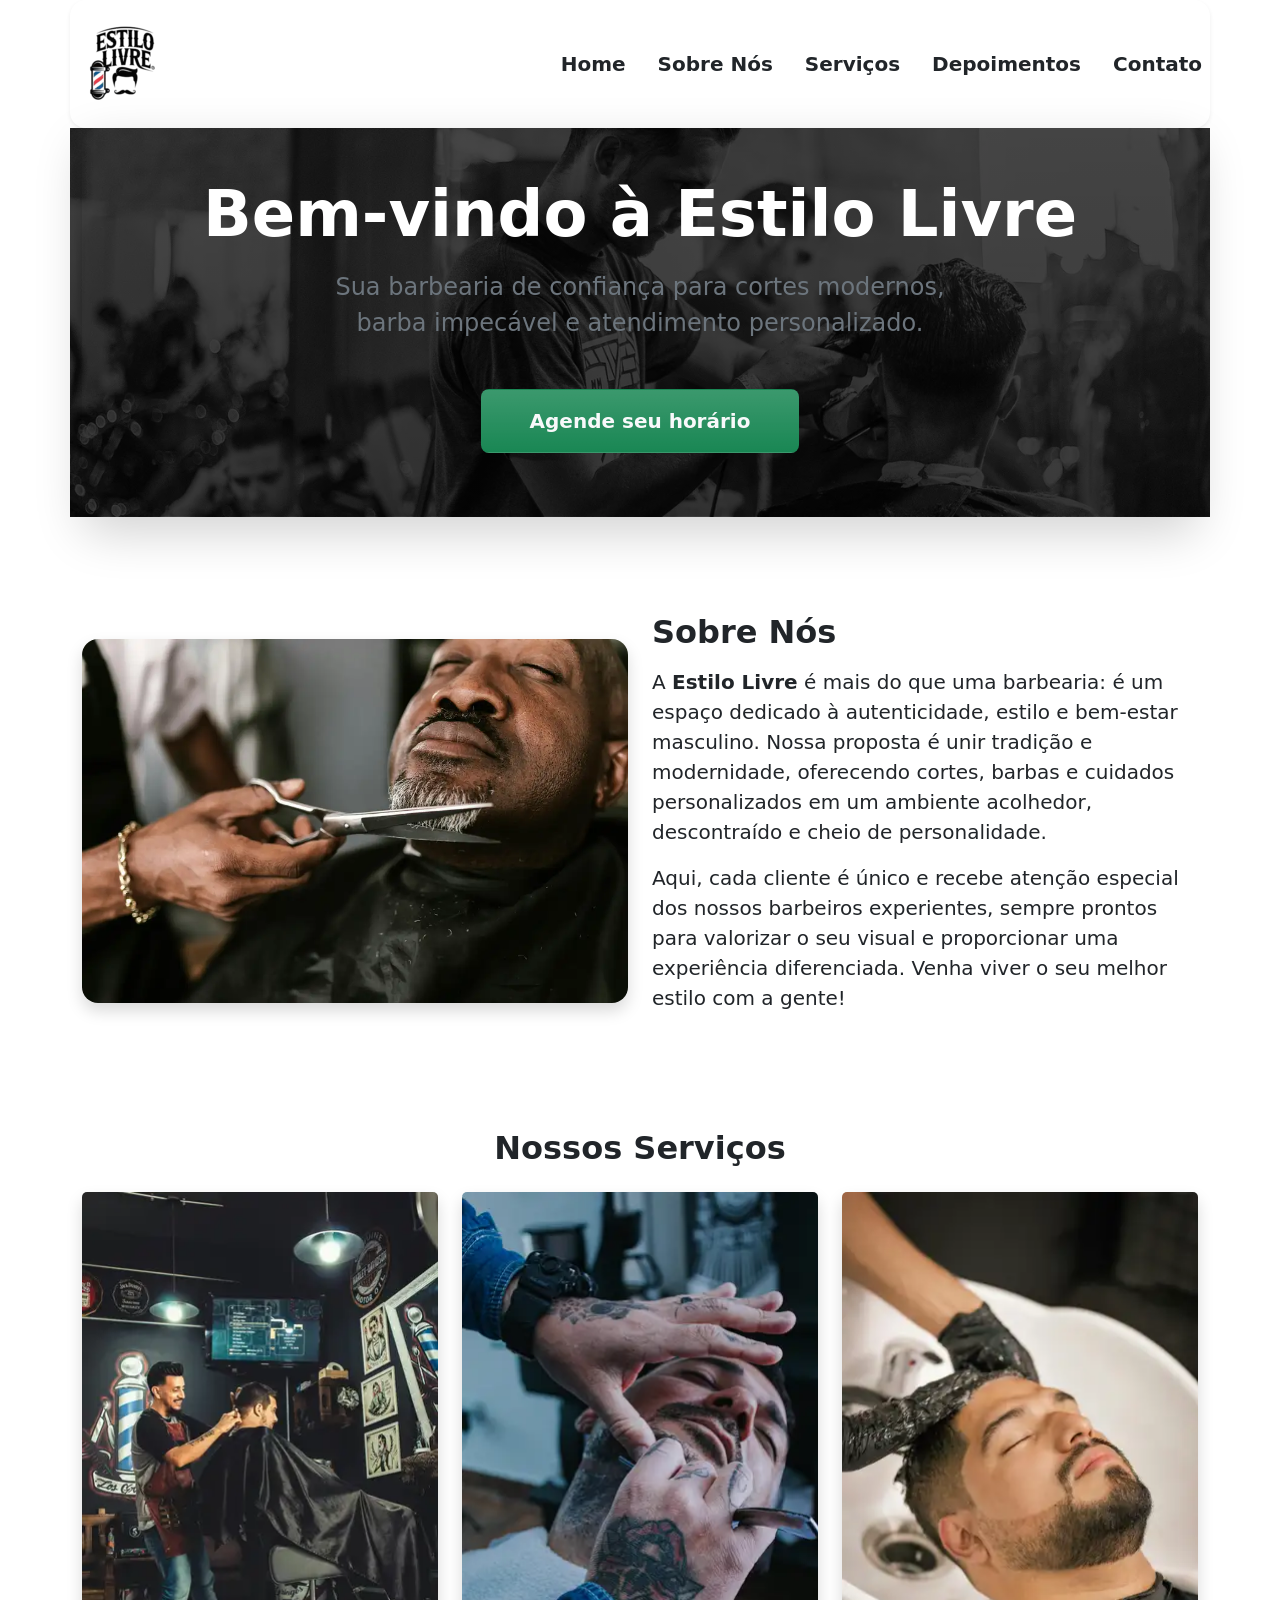
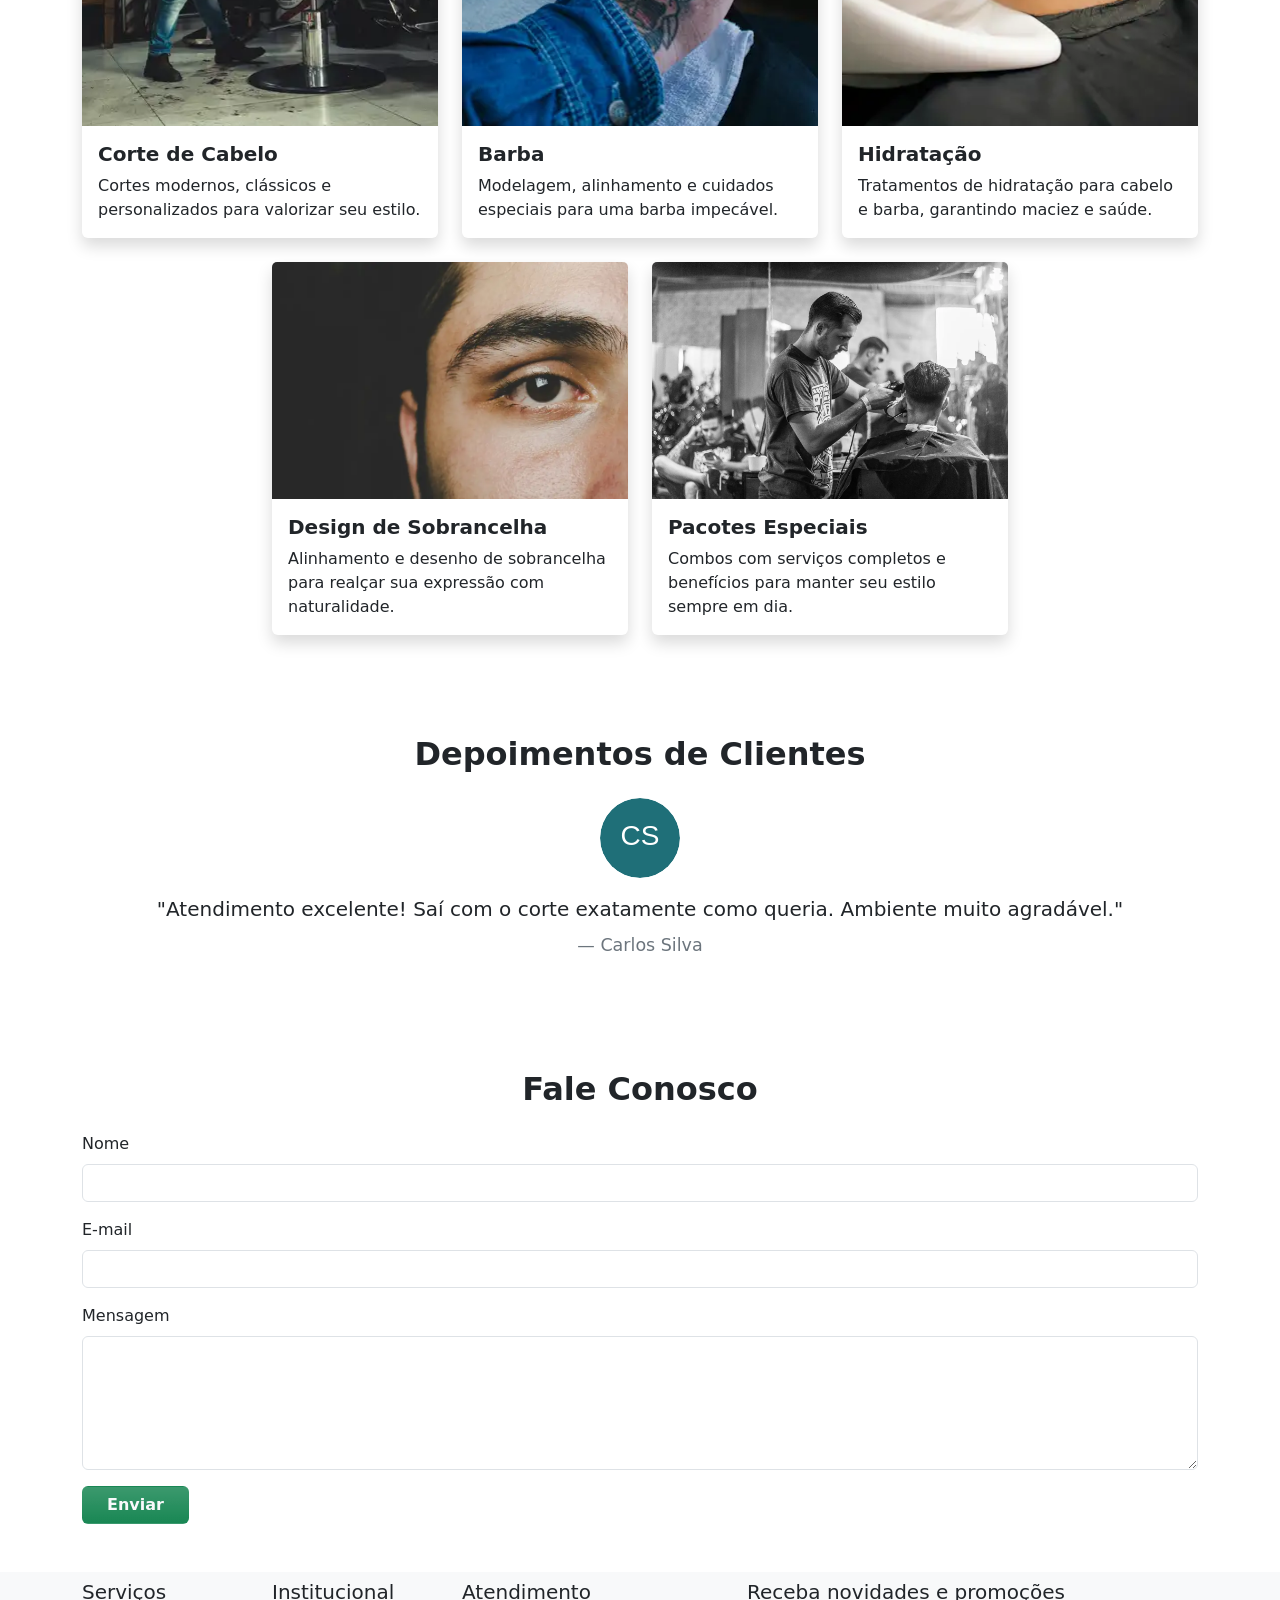
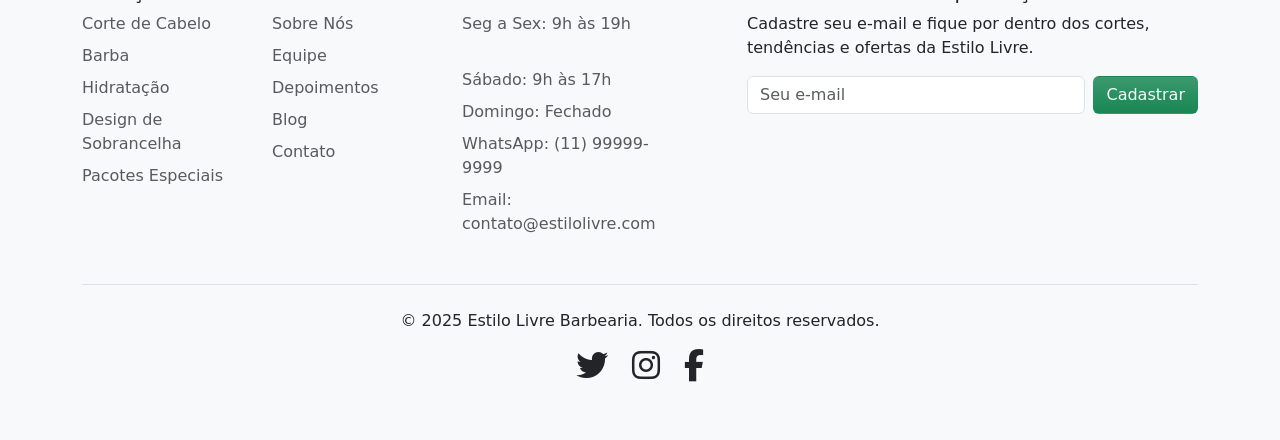
==== index.min.html @ 18bf67d2 "perf: otimiza assets, minificacao e referencias webp" ====
<!DOCTYPE html><html lang="pt-BR"><head><meta charset="UTF-8"><meta name="viewport" content="width=device-width, initial-scale=1.0"><link href="https://cdn.jsdelivr.net/npm/bootstrap@5.3.6/dist/css/bootstrap.min.css" rel="stylesheet" integrity="sha384-4Q6Gf2aSP4eDXB8Miphtr37CMZZQ5oXLH2yaXMJ2w8e2ZtHTl7GptT4jmndRuHDT" crossorigin="anonymous"><meta name="description" content="Página de exemplo para uma barbearia fictícia chamada Estilo Livre, com informações sobre serviços, depoimentos e contato."><meta name="keywords" content="barbearia, estilo livre, cortes de cabelo, barba, hidratação, depoimentos, contato"><meta name="author" content="Ricardo Vieira"><link rel="icon" href="assets/imagens/tesoura.ico" type="image/x-icon"><link rel="stylesheet" href="assets/css/style.min.css"><link rel="stylesheet" href="https://cdnjs.cloudflare.com/ajax/libs/font-awesome/6.4.0/css/all.min.css"><title>Estilo Livre</title></head><body><main><section class="container px-0 px-sm-0"><nav class="navbar navbar-expand-lg navbar-dark shadow-sm rounded-4 mt-0 mb-0 py-1 px-2 px-sm-0" style="background: transparent !important;"><div class="container-fluid px-6 px-sm-0"><a class="navbar-brand fw-bold fs-3 d-flex align-items-center gap-2" href="index.html"><img src="assets/imagens/logo.webp" alt="logo da pagina estilo livre" class="img-fluid logo-navbar"></a><button class="navbar-toggler" type="button" data-bs-toggle="collapse" data-bs-target="#navbarNav" aria-controls="navbarNav" aria-expanded="false" aria-label="Toggle navigation"><span class="navbar-toggler-icon" style="filter: invert(1) grayscale(1) brightness(0.2);"></span></button><div class="collapse navbar-collapse" id="navbarNav"><ul class="navbar-nav ms-auto gap-3"><li class="nav-item"><a class="nav-link active fw-semibold text-dark fs-5" aria-current="page" href="index.html">Home</a></li><li class="nav-item"><a class="nav-link fw-semibold text-dark fs-5" href="#sobre">Sobre Nós</a></li><li class="nav-item"><a class="nav-link fw-semibold text-dark fs-5" href="#servicos">Serviços</a></li><li class="nav-item"><a class="nav-link fw-semibold text-dark fs-5" href="#depoimentos">Depoimentos</a></li><li class="nav-item"><a class="nav-link pr-0 fw-semibold text-dark fs-5" href="#contato">Contato</a></li></ul></div></div></nav></section><section class="banner animacao-lateral-esquerda animar-transicao"><div class="container"><div class="jumbotron text-center py-5 bg-dark text-white rounded-4 shadow-lg"><h1 class="display-3 fw-bold mb-3">Bem-vindo à Estilo Livre</h1><p class="lead fs-4 mb-4 text-secondary">Sua barbearia de confiança para cortes modernos, <br> barba impecável e atendimento personalizado.</p><hr class="my-4 border-0"><p class="lead"><button class="btn bg-success bg-gradient btn-lg px-5 py-3 fw-semibold text-light" type="button" data-bs-toggle="modal" data-bs-target="#modalAgendamento">Agende seu horário</button></p></div></div></section><section class="sobre mb-5 mt-5 animacao-lateral-direita animar-transicao" id="sobre"><div class="container py-5"><div class="row align-items-center"><div class="col-md-6 mb-4 mb-md-0"><img src="assets/imagens/sobre.webp" alt="Barbearia Estilo Livre" class="img-fluid rounded-4 shadow" loading="lazy" decoding="async"></div><div class="col-md-6"><h2 class="fw-bold mb-3">Sobre Nós</h2><p class="fs-5">A <strong>Estilo Livre</strong> é mais do que uma barbearia: é um espaço dedicado à autenticidade, estilo e bem-estar masculino. Nossa proposta é unir tradição e modernidade, oferecendo cortes, barbas e cuidados personalizados em um ambiente acolhedor, descontraído e cheio de personalidade.</p><p class="fs-5">Aqui, cada cliente é único e recebe atenção especial dos nossos barbeiros experientes, sempre prontos para valorizar o seu visual e proporcionar uma experiência diferenciada. Venha viver o seu melhor estilo com a gente!</p></div></div></div></section><section class="servicos mb-5 animacao-lateral-esquerda animar-transicao" id="servicos"><div class="container py-1"><h2 class="fw-bold mb-4 text-center">Nossos Serviços</h2><div class="row g-4 justify-content-center"><div class="col-md-4 col-sm-6"><div class="card h-100 shadow border-0"><img src="assets/imagens/corte-cabelo.webp" class="card-img-top" alt="Corte de Cabelo" loading="lazy" decoding="async"><div class="card-body"><h5 class="card-title fw-bold">Corte de Cabelo</h5><p class="card-text">Cortes modernos, clássicos e personalizados para valorizar seu estilo.</p></div></div></div><div class="col-md-4 col-sm-6"><div class="card h-100 shadow border-0"><img src="assets/imagens/barba.webp" class="card-img-top" alt="Barba" loading="lazy" decoding="async"><div class="card-body"><h5 class="card-title fw-bold">Barba</h5><p class="card-text">Modelagem, alinhamento e cuidados especiais para uma barba impecável.</p></div></div></div><div class="col-md-4 col-sm-6"><div class="card h-100 shadow border-0"><img src="assets/imagens/hidratacao.webp" class="card-img-top" alt="Hidratação" loading="lazy" decoding="async"><div class="card-body"><h5 class="card-title fw-bold">Hidratação</h5><p class="card-text">Tratamentos de hidratação para cabelo e barba, garantindo maciez e saúde.</p></div></div></div><div class="col-md-4 col-sm-6"><div class="card h-100 shadow border-0"><img src="assets/imagens/sobrancelha.webp" class="card-img-top" alt="Design de Sobrancelha" loading="lazy" decoding="async"><div class="card-body"><h5 class="card-title fw-bold">Design de Sobrancelha</h5><p class="card-text">Alinhamento e desenho de sobrancelha para realçar sua expressão com naturalidade.</p></div></div></div><div class="col-md-4 col-sm-6"><div class="card h-100 shadow border-0"><img src="assets/imagens/bg-banner.webp" class="card-img-top" alt="Pacotes Especiais" loading="lazy" decoding="async"><div class="card-body"><h5 class="card-title fw-bold">Pacotes Especiais</h5><p class="card-text">Combos com serviços completos e benefícios para manter seu estilo sempre em dia.</p></div></div></div></div></div></section><section class="depoimentos mb-5 animacao-lateral-direita animar-transicao" id="depoimentos"><div class="container py-5"><h2 class="fw-bold mb-4 text-center">Depoimentos de Clientes</h2><div id="carouselDepoimentos" class="carousel slide" data-bs-ride="carousel"><div class="carousel-inner"><div class="carousel-item active"><div class="d-flex flex-column align-items-center"><img src="assets/imagens/depoimentos/cliente-1.svg" class="rounded-circle mb-3" width="80" height="80" alt="Cliente 1" loading="lazy" decoding="async"><blockquote class="blockquote text-center"><p class="mb-2">"Atendimento excelente! Saí com o corte exatamente como queria. Ambiente muito agradável."</p><footer class="blockquote-footer mt-2">Carlos Silva</footer></blockquote></div></div><div class="carousel-item"><div class="d-flex flex-column align-items-center"><img src="assets/imagens/depoimentos/cliente-2.svg" class="rounded-circle mb-3" width="80" height="80" alt="Cliente 2" loading="lazy" decoding="async"><blockquote class="blockquote text-center"><p class="mb-2">"Profissionais atenciosos e serviço de primeira. Recomendo a todos!" </p><footer class="blockquote-footer mt-2">João Pereira</footer></blockquote></div></div><div class="carousel-item"><div class="d-flex flex-column align-items-center"><img src="assets/imagens/depoimentos/cliente-3.svg" class="rounded-circle mb-3" width="80" height="80" alt="Cliente 3" loading="lazy" decoding="async"><blockquote class="blockquote text-center"><p class="mb-2">"A barbearia tem um clima incrível e os barbeiros são muito qualificados. Sempre volto!"</p><footer class="blockquote-footer mt-2">Marcos Souza</footer></blockquote></div></div><div class="carousel-item"><div class="d-flex flex-column align-items-center"><img src="assets/imagens/depoimentos/cliente-4.svg" class="rounded-circle mb-3" width="80" height="80" alt="Cliente 4" loading="lazy" decoding="async"><blockquote class="blockquote text-center"><p class="mb-2">"Ambiente acolhedor e profissionais muito simpáticos. Recomendo demais!"</p><footer class="blockquote-footer mt-2">Eduardo Lima</footer></blockquote></div></div><div class="carousel-item"><div class="d-flex flex-column align-items-center"><img src="assets/imagens/depoimentos/cliente-5.svg" class="rounded-circle mb-3" width="80" height="80" alt="Cliente 5" loading="lazy" decoding="async"><blockquote class="blockquote text-center"><p class="mb-2">"Serviço excelente, pontualidade e corte impecável. Voltarei sempre!"</p><footer class="blockquote-footer mt-2">Rafael Torres</footer></blockquote></div></div></div><button class="carousel-control-prev" type="button" data-bs-target="#carouselDepoimentos" data-bs-slide="prev"><span class="carousel-control-prev-icon" aria-hidden="true"></span><span class="visually-hidden">Anterior</span></button><button class="carousel-control-next" type="button" data-bs-target="#carouselDepoimentos" data-bs-slide="next"><span class="carousel-control-next-icon" aria-hidden="true"></span><span class="visually-hidden">Próximo</span></button></div></div></section><section class="contato animacao-lateral-esquerda animar-transicao" id="contato"><div class="container"><h2 class="fw-bold mb-4 text-center">Fale Conosco</h2><form><div class="mb-3"><label for="nome" class="form-label">Nome</label><input type="text" class="form-control" id="nome" name="nome" required></div><div class="mb-3"><label for="email" class="form-label">E-mail</label><input type="email" class="form-control" id="email" name="email" required></div><div class="mb-3"><label for="mensagem" class="form-label">Mensagem</label><textarea class="form-control" id="mensagem" name="mensagem" rows="5" required></textarea></div><button type="submit" class="btn bg-success bg-gradient fw-semibold px-4 text-light">Enviar</button></form></div></section></main><div class="modal fade" id="modalAgendamento" tabindex="-1" aria-labelledby="modalAgendamentoLabel" data-bs-backdrop="static" data-bs-keyboard="false" aria-hidden="true"><div class="modal-dialog modal-dialog-centered"><div class="modal-content"><div class="modal-header"><h5 class="modal-title" id="modalAgendamentoLabel">Agende seu horário</h5><button type="button" class="btn-close" data-bs-dismiss="modal" aria-label="Fechar"></button></div><div class="modal-body"><form id="formAgendamento"><div class="mb-3"><label for="agendamentoNome" class="form-label">Nome completo</label><input type="text" class="form-control" id="agendamentoNome" required></div><div class="mb-3"><label for="agendamentoTelefone" class="form-label">Telefone</label><input type="tel" class="form-control" id="agendamentoTelefone" placeholder="(11) 99999-9999" required></div><div class="mb-3"><label for="agendamentoServico" class="form-label">Serviço</label><select class="form-select" id="agendamentoServico" required><option value="" selected disabled>Selecione um serviço</option><option>Corte de Cabelo</option><option>Barba</option><option>Hidratação</option><option>Design de Sobrancelha</option><option>Pacotes Especiais</option></select></div><div class="row g-3"><div class="col-md-6"><label for="agendamentoData" class="form-label">Data</label><input type="date" class="form-control" id="agendamentoData" required></div><div class="col-md-6"><label for="agendamentoHora" class="form-label">Horário</label><input type="time" class="form-control" id="agendamentoHora" required></div></div><div class="mt-3"><label for="agendamentoObservacoes" class="form-label">Observações</label><textarea class="form-control" id="agendamentoObservacoes" rows="3" placeholder="Opcional"></textarea></div><button type="submit" class="btn bg-success bg-gradient text-light w-100 mt-4">Solicitar agendamento</button></form><div id="confirmacaoAgendamento" class="d-none text-center" aria-live="polite"><h6 class="fw-bold mb-3">Agendamento enviado com sucesso!</h6><p class="mb-4">Recebemos sua solicitação e em breve entraremos em contato para confirmar seu horário.</p><button type="button" class="btn bg-success bg-gradient text-light" id="btnVoltarInicio">Voltar para página inicial</button></div></div></div></div></div><footer class="py-2 bg-body-tertiary mt-5 animacao-lateral-direita animar-transicao"><div class="container"><div class="row"><div class="col-6 col-md-2 mb-3"><h5>Serviços</h5><ul class="nav flex-column"><li class="nav-item mb-2"><a href="#" class="nav-link p-0 text-muted">Corte de Cabelo</a></li><li class="nav-item mb-2"><a href="#" class="nav-link p-0 text-muted">Barba</a></li><li class="nav-item mb-2"><a href="#" class="nav-link p-0 text-muted">Hidratação</a></li><li class="nav-item mb-2"><a href="#" class="nav-link p-0 text-muted">Design de Sobrancelha</a></li><li class="nav-item mb-2"><a href="#" class="nav-link p-0 text-muted">Pacotes Especiais</a></li></ul></div><div class="col-6 col-md-2 mb-3"><h5>Institucional</h5><ul class="nav flex-column"><li class="nav-item mb-2"><a href="#" class="nav-link p-0 text-muted">Sobre Nós</a></li><li class="nav-item mb-2"><a href="#" class="nav-link p-0 text-muted">Equipe</a></li><li class="nav-item mb-2"><a href="#" class="nav-link p-0 text-muted">Depoimentos</a></li><li class="nav-item mb-2"><a href="#" class="nav-link p-0 text-muted">Blog</a></li><li class="nav-item mb-2"><a href="#" class="nav-link p-0 text-muted">Contato</a></li></ul></div><div class="col-6 col-md-2 mb-3"><h5>Atendimento</h5><ul class="nav flex-column"><li class="nav-item mb-2"><span class="nav-link p-0 text-muted">Seg a Sex: 9h às 19h</span></li><li class="nav-item mb-2"><span class="nav-link p-0 text-muted">Sábado: 9h às 17h</span></li><li class="nav-item mb-2"><span class="nav-link p-0 text-muted">Domingo: Fechado</span></li><li class="nav-item mb-2"><span class="nav-link p-0 text-muted">WhatsApp: (11) 99999-9999</span></li><li class="nav-item mb-2"><span class="nav-link p-0 text-muted">Email: contato@estilolivre.com</span></li></ul></div><div class="col-md-5 offset-md-1 mb-3 text-center text-sm-start mt-4 mt-sm-0"><form><h5>Receba novidades e promoções</h5><p>Cadastre seu e-mail e fique por dentro dos cortes, tendências e ofertas da Estilo Livre.</p><div class="d-flex flex-column flex-sm-row w-100 gap-2"><label for="newsletter1" class="visually-hidden">E-mail</label><input id="newsletter1" type="text" class="form-control" placeholder="Seu e-mail"><button class="btn bg-success bg-gradient text-light" type="button">Cadastrar</button></div></form></div></div><div class="d-flex flex-column align-items-center py-4 my-4 border-top"><p class="text-center">&copy; 2025 Estilo Livre Barbearia. Todos os direitos reservados.</p><ul class="list-unstyled d-flex justify-content-center gap-4 mb-0 p-0"><li><a class="link-dark" href="#"><i class="fab fa-twitter fs-2"></i></a></li><li><a class="link-dark" href="#"><i class="fab fa-instagram fs-2"></i></a></li><li><a class="link-dark" href="#"><i class="fab fa-facebook-f fs-2"></i></a></li></ul></div></div></footer><script src="https://cdn.jsdelivr.net/npm/bootstrap@5.3.6/dist/js/bootstrap.bundle.min.js" integrity="sha384-j1CDi7MgGQ12Z7Qab0qlWQ/Qqz24Gc6BM0thvEMVjHnfYGF0rmFCozFSxQBxwHKO" crossorigin="anonymous"></script><script src="assets/js/app.min.js" defer></script></body></html>
---- assets/css/style.min.css ----
.banner>.container{background-image:linear-gradient(rgba(0,0,0,.726),rgba(0,0,0,.774)),url("../imagens/bg-banner.webp");background-size:cover;background-position:center;background-repeat:no-repeat;background-color:transparent!important}.jumbotron.bg-dark,.jumbotron.text-white{background:transparent!important;color:inherit}.logo-navbar{height:110px;width:auto;max-width:100%;display:block}.animacao-lateral-esquerda.animar-transicao{animation:slideInFromLeft .9s ease-out both}.animacao-lateral-direita.animar-transicao{animation:slideInFromRight .9s ease-out both}@keyframes slideInFromLeft{from{opacity:0;transform:translateX(-70px)}to{opacity:1;transform:translateX(0)}}@keyframes slideInFromRight{from{opacity:0;transform:translateX(70px)}to{opacity:1;transform:translateX(0)}}@media (prefers-reduced-motion:reduce){.animacao-lateral-esquerda.animar-transicao,.animacao-lateral-direita.animar-transicao{animation:none}}
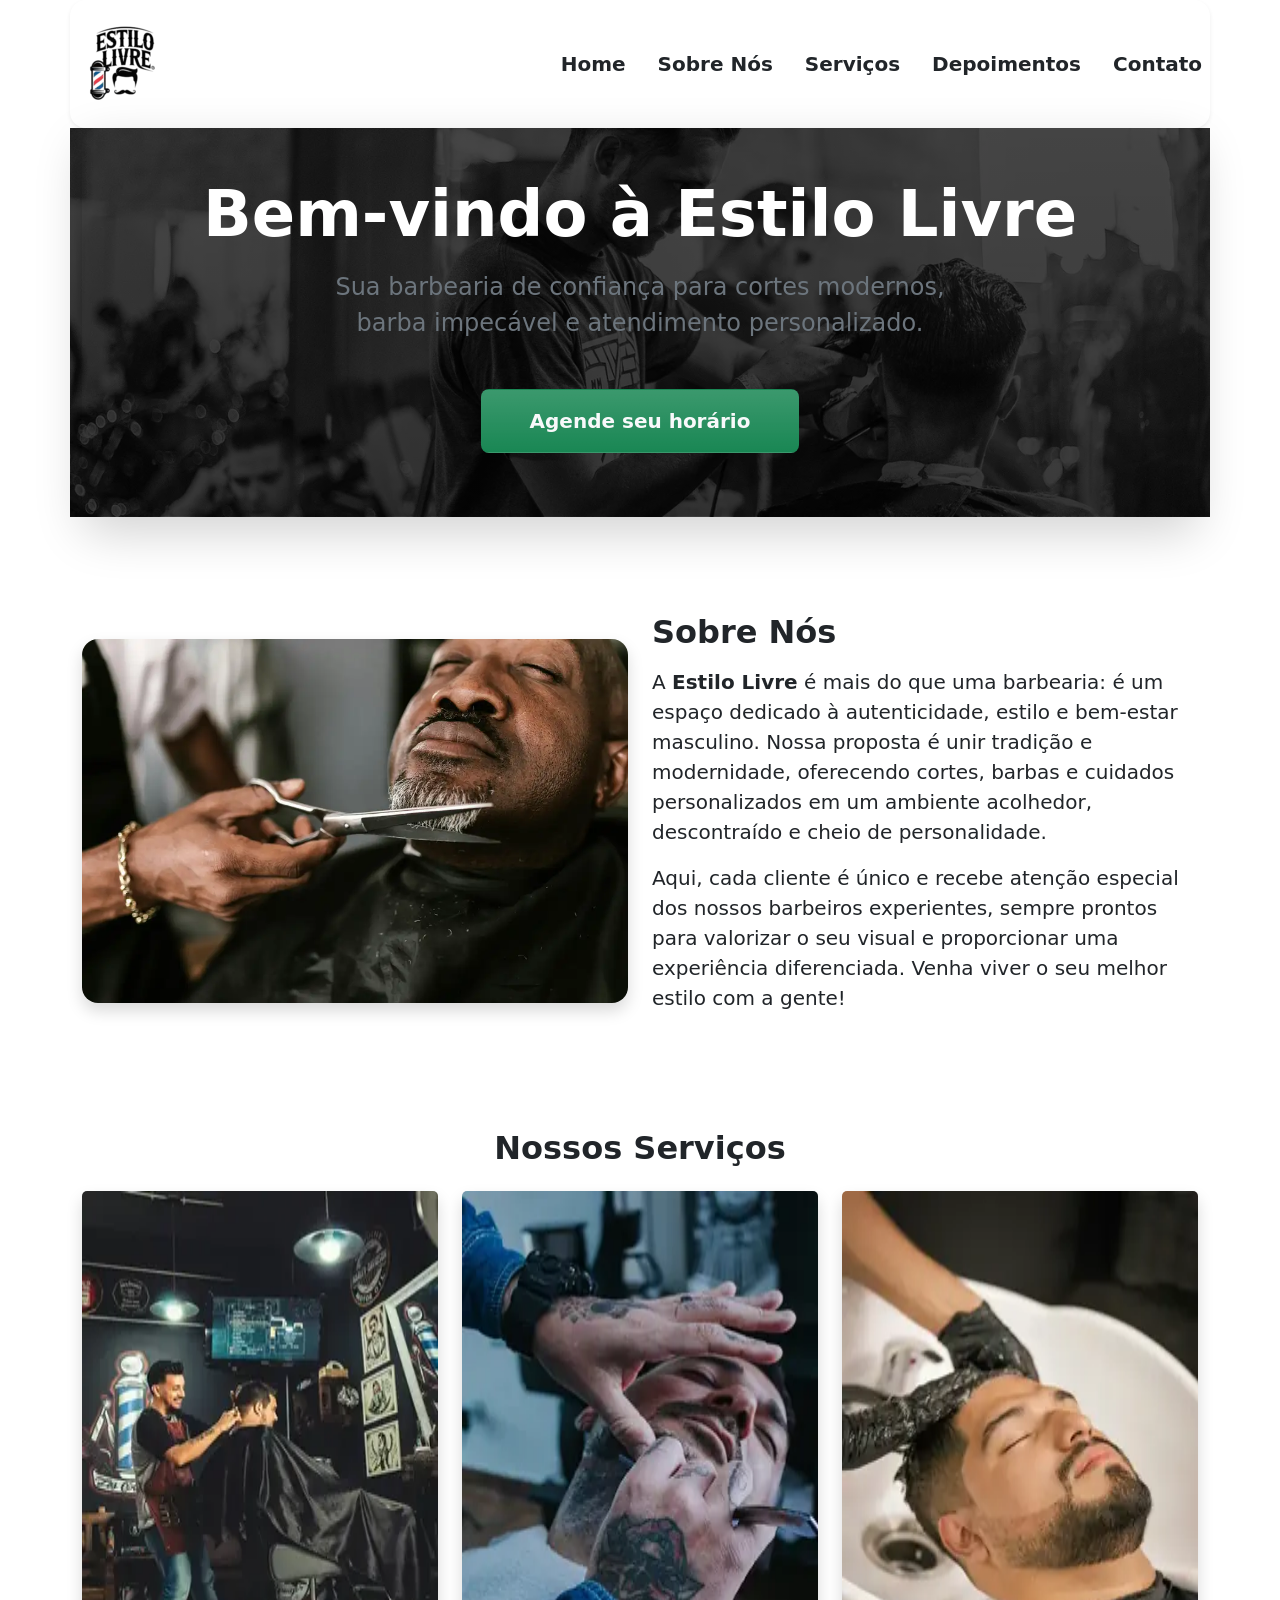
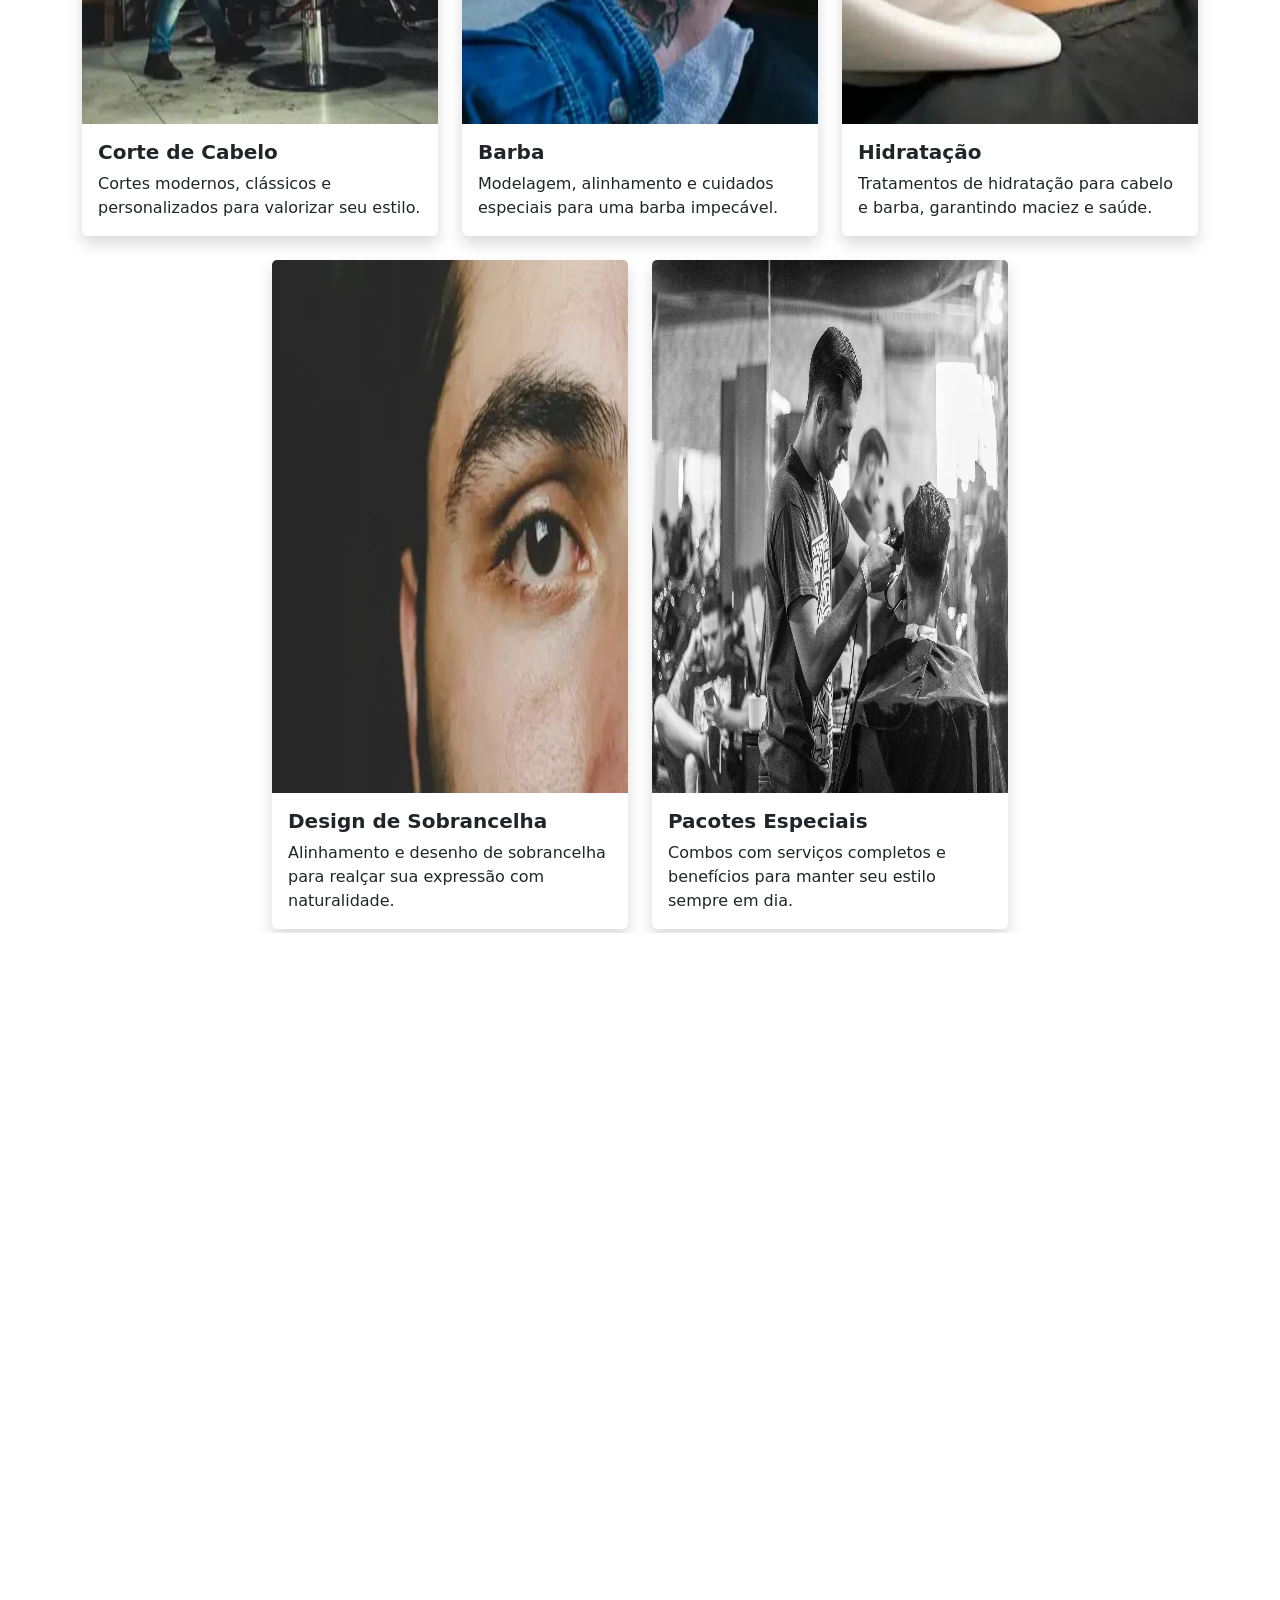
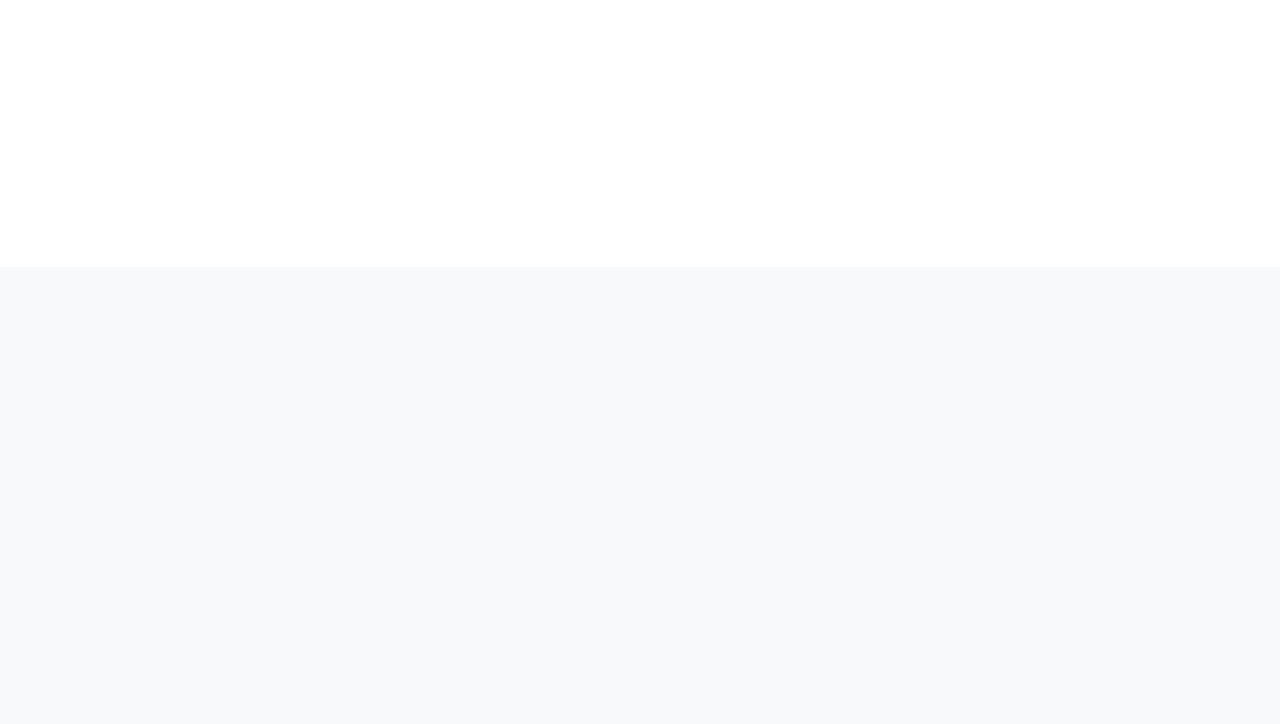
==== commit 61558be4: "perf: reduz render-blocking e adiciona imagens responsivas" ====
--- a/index.min.html
+++ b/index.min.html
@@ -1 +1 @@
-<!DOCTYPE html><html lang="pt-BR"><head><meta charset="UTF-8"><meta name="viewport" content="width=device-width, initial-scale=1.0"><link href="https://cdn.jsdelivr.net/npm/bootstrap@5.3.6/dist/css/bootstrap.min.css" rel="stylesheet" integrity="sha384-4Q6Gf2aSP4eDXB8Miphtr37CMZZQ5oXLH2yaXMJ2w8e2ZtHTl7GptT4jmndRuHDT" crossorigin="anonymous"><meta name="description" content="Página de exemplo para uma barbearia fictícia chamada Estilo Livre, com informações sobre serviços, depoimentos e contato."><meta name="keywords" content="barbearia, estilo livre, cortes de cabelo, barba, hidratação, depoimentos, contato"><meta name="author" content="Ricardo Vieira"><link rel="icon" href="assets/imagens/tesoura.ico" type="image/x-icon"><link rel="stylesheet" href="assets/css/style.min.css"><link rel="stylesheet" href="https://cdnjs.cloudflare.com/ajax/libs/font-awesome/6.4.0/css/all.min.css"><title>Estilo Livre</title></head><body><main><section class="container px-0 px-sm-0"><nav class="navbar navbar-expand-lg navbar-dark shadow-sm rounded-4 mt-0 mb-0 py-1 px-2 px-sm-0" style="background: transparent !important;"><div class="container-fluid px-6 px-sm-0"><a class="navbar-brand fw-bold fs-3 d-flex align-items-center gap-2" href="index.html"><img src="assets/imagens/logo.webp" alt="logo da pagina estilo livre" class="img-fluid logo-navbar"></a><button class="navbar-toggler" type="button" data-bs-toggle="collapse" data-bs-target="#navbarNav" aria-controls="navbarNav" aria-expanded="false" aria-label="Toggle navigation"><span class="navbar-toggler-icon" style="filter: invert(1) grayscale(1) brightness(0.2);"></span></button><div class="collapse navbar-collapse" id="navbarNav"><ul class="navbar-nav ms-auto gap-3"><li class="nav-item"><a class="nav-link active fw-semibold text-dark fs-5" aria-current="page" href="index.html">Home</a></li><li class="nav-item"><a class="nav-link fw-semibold text-dark fs-5" href="#sobre">Sobre Nós</a></li><li class="nav-item"><a class="nav-link fw-semibold text-dark fs-5" href="#servicos">Serviços</a></li><li class="nav-item"><a class="nav-link fw-semibold text-dark fs-5" href="#depoimentos">Depoimentos</a></li><li class="nav-item"><a class="nav-link pr-0 fw-semibold text-dark fs-5" href="#contato">Contato</a></li></ul></div></div></nav></section><section class="banner animacao-lateral-esquerda animar-transicao"><div class="container"><div class="jumbotron text-center py-5 bg-dark text-white rounded-4 shadow-lg"><h1 class="display-3 fw-bold mb-3">Bem-vindo à Estilo Livre</h1><p class="lead fs-4 mb-4 text-secondary">Sua barbearia de confiança para cortes modernos, <br> barba impecável e atendimento personalizado.</p><hr class="my-4 border-0"><p class="lead"><button class="btn bg-success bg-gradient btn-lg px-5 py-3 fw-semibold text-light" type="button" data-bs-toggle="modal" data-bs-target="#modalAgendamento">Agende seu horário</button></p></div></div></section><section class="sobre mb-5 mt-5 animacao-lateral-direita animar-transicao" id="sobre"><div class="container py-5"><div class="row align-items-center"><div class="col-md-6 mb-4 mb-md-0"><img src="assets/imagens/sobre.webp" alt="Barbearia Estilo Livre" class="img-fluid rounded-4 shadow" loading="lazy" decoding="async"></div><div class="col-md-6"><h2 class="fw-bold mb-3">Sobre Nós</h2><p class="fs-5">A <strong>Estilo Livre</strong> é mais do que uma barbearia: é um espaço dedicado à autenticidade, estilo e bem-estar masculino. Nossa proposta é unir tradição e modernidade, oferecendo cortes, barbas e cuidados personalizados em um ambiente acolhedor, descontraído e cheio de personalidade.</p><p class="fs-5">Aqui, cada cliente é único e recebe atenção especial dos nossos barbeiros experientes, sempre prontos para valorizar o seu visual e proporcionar uma experiência diferenciada. Venha viver o seu melhor estilo com a gente!</p></div></div></div></section><section class="servicos mb-5 animacao-lateral-esquerda animar-transicao" id="servicos"><div class="container py-1"><h2 class="fw-bold mb-4 text-center">Nossos Serviços</h2><div class="row g-4 justify-content-center"><div class="col-md-4 col-sm-6"><div class="card h-100 shadow border-0"><img src="assets/imagens/corte-cabelo.webp" class="card-img-top" alt="Corte de Cabelo" loading="lazy" decoding="async"><div class="card-body"><h5 class="card-title fw-bold">Corte de Cabelo</h5><p class="card-text">Cortes modernos, clássicos e personalizados para valorizar seu estilo.</p></div></div></div><div class="col-md-4 col-sm-6"><div class="card h-100 shadow border-0"><img src="assets/imagens/barba.webp" class="card-img-top" alt="Barba" loading="lazy" decoding="async"><div class="card-body"><h5 class="card-title fw-bold">Barba</h5><p class="card-text">Modelagem, alinhamento e cuidados especiais para uma barba impecável.</p></div></div></div><div class="col-md-4 col-sm-6"><div class="card h-100 shadow border-0"><img src="assets/imagens/hidratacao.webp" class="card-img-top" alt="Hidratação" loading="lazy" decoding="async"><div class="card-body"><h5 class="card-title fw-bold">Hidratação</h5><p class="card-text">Tratamentos de hidratação para cabelo e barba, garantindo maciez e saúde.</p></div></div></div><div class="col-md-4 col-sm-6"><div class="card h-100 shadow border-0"><img src="assets/imagens/sobrancelha.webp" class="card-img-top" alt="Design de Sobrancelha" loading="lazy" decoding="async"><div class="card-body"><h5 class="card-title fw-bold">Design de Sobrancelha</h5><p class="card-text">Alinhamento e desenho de sobrancelha para realçar sua expressão com naturalidade.</p></div></div></div><div class="col-md-4 col-sm-6"><div class="card h-100 shadow border-0"><img src="assets/imagens/bg-banner.webp" class="card-img-top" alt="Pacotes Especiais" loading="lazy" decoding="async"><div class="card-body"><h5 class="card-title fw-bold">Pacotes Especiais</h5><p class="card-text">Combos com serviços completos e benefícios para manter seu estilo sempre em dia.</p></div></div></div></div></div></section><section class="depoimentos mb-5 animacao-lateral-direita animar-transicao" id="depoimentos"><div class="container py-5"><h2 class="fw-bold mb-4 text-center">Depoimentos de Clientes</h2><div id="carouselDepoimentos" class="carousel slide" data-bs-ride="carousel"><div class="carousel-inner"><div class="carousel-item active"><div class="d-flex flex-column align-items-center"><img src="assets/imagens/depoimentos/cliente-1.svg" class="rounded-circle mb-3" width="80" height="80" alt="Cliente 1" loading="lazy" decoding="async"><blockquote class="blockquote text-center"><p class="mb-2">"Atendimento excelente! Saí com o corte exatamente como queria. Ambiente muito agradável."</p><footer class="blockquote-footer mt-2">Carlos Silva</footer></blockquote></div></div><div class="carousel-item"><div class="d-flex flex-column align-items-center"><img src="assets/imagens/depoimentos/cliente-2.svg" class="rounded-circle mb-3" width="80" height="80" alt="Cliente 2" loading="lazy" decoding="async"><blockquote class="blockquote text-center"><p class="mb-2">"Profissionais atenciosos e serviço de primeira. Recomendo a todos!" </p><footer class="blockquote-footer mt-2">João Pereira</footer></blockquote></div></div><div class="carousel-item"><div class="d-flex flex-column align-items-center"><img src="assets/imagens/depoimentos/cliente-3.svg" class="rounded-circle mb-3" width="80" height="80" alt="Cliente 3" loading="lazy" decoding="async"><blockquote class="blockquote text-center"><p class="mb-2">"A barbearia tem um clima incrível e os barbeiros são muito qualificados. Sempre volto!"</p><footer class="blockquote-footer mt-2">Marcos Souza</footer></blockquote></div></div><div class="carousel-item"><div class="d-flex flex-column align-items-center"><img src="assets/imagens/depoimentos/cliente-4.svg" class="rounded-circle mb-3" width="80" height="80" alt="Cliente 4" loading="lazy" decoding="async"><blockquote class="blockquote text-center"><p class="mb-2">"Ambiente acolhedor e profissionais muito simpáticos. Recomendo demais!"</p><footer class="blockquote-footer mt-2">Eduardo Lima</footer></blockquote></div></div><div class="carousel-item"><div class="d-flex flex-column align-items-center"><img src="assets/imagens/depoimentos/cliente-5.svg" class="rounded-circle mb-3" width="80" height="80" alt="Cliente 5" loading="lazy" decoding="async"><blockquote class="blockquote text-center"><p class="mb-2">"Serviço excelente, pontualidade e corte impecável. Voltarei sempre!"</p><footer class="blockquote-footer mt-2">Rafael Torres</footer></blockquote></div></div></div><button class="carousel-control-prev" type="button" data-bs-target="#carouselDepoimentos" data-bs-slide="prev"><span class="carousel-control-prev-icon" aria-hidden="true"></span><span class="visually-hidden">Anterior</span></button><button class="carousel-control-next" type="button" data-bs-target="#carouselDepoimentos" data-bs-slide="next"><span class="carousel-control-next-icon" aria-hidden="true"></span><span class="visually-hidden">Próximo</span></button></div></div></section><section class="contato animacao-lateral-esquerda animar-transicao" id="contato"><div class="container"><h2 class="fw-bold mb-4 text-center">Fale Conosco</h2><form><div class="mb-3"><label for="nome" class="form-label">Nome</label><input type="text" class="form-control" id="nome" name="nome" required></div><div class="mb-3"><label for="email" class="form-label">E-mail</label><input type="email" class="form-control" id="email" name="email" required></div><div class="mb-3"><label for="mensagem" class="form-label">Mensagem</label><textarea class="form-control" id="mensagem" name="mensagem" rows="5" required></textarea></div><button type="submit" class="btn bg-success bg-gradient fw-semibold px-4 text-light">Enviar</button></form></div></section></main><div class="modal fade" id="modalAgendamento" tabindex="-1" aria-labelledby="modalAgendamentoLabel" data-bs-backdrop="static" data-bs-keyboard="false" aria-hidden="true"><div class="modal-dialog modal-dialog-centered"><div class="modal-content"><div class="modal-header"><h5 class="modal-title" id="modalAgendamentoLabel">Agende seu horário</h5><button type="button" class="btn-close" data-bs-dismiss="modal" aria-label="Fechar"></button></div><div class="modal-body"><form id="formAgendamento"><div class="mb-3"><label for="agendamentoNome" class="form-label">Nome completo</label><input type="text" class="form-control" id="agendamentoNome" required></div><div class="mb-3"><label for="agendamentoTelefone" class="form-label">Telefone</label><input type="tel" class="form-control" id="agendamentoTelefone" placeholder="(11) 99999-9999" required></div><div class="mb-3"><label for="agendamentoServico" class="form-label">Serviço</label><select class="form-select" id="agendamentoServico" required><option value="" selected disabled>Selecione um serviço</option><option>Corte de Cabelo</option><option>Barba</option><option>Hidratação</option><option>Design de Sobrancelha</option><option>Pacotes Especiais</option></select></div><div class="row g-3"><div class="col-md-6"><label for="agendamentoData" class="form-label">Data</label><input type="date" class="form-control" id="agendamentoData" required></div><div class="col-md-6"><label for="agendamentoHora" class="form-label">Horário</label><input type="time" class="form-control" id="agendamentoHora" required></div></div><div class="mt-3"><label for="agendamentoObservacoes" class="form-label">Observações</label><textarea class="form-control" id="agendamentoObservacoes" rows="3" placeholder="Opcional"></textarea></div><button type="submit" class="btn bg-success bg-gradient text-light w-100 mt-4">Solicitar agendamento</button></form><div id="confirmacaoAgendamento" class="d-none text-center" aria-live="polite"><h6 class="fw-bold mb-3">Agendamento enviado com sucesso!</h6><p class="mb-4">Recebemos sua solicitação e em breve entraremos em contato para confirmar seu horário.</p><button type="button" class="btn bg-success bg-gradient text-light" id="btnVoltarInicio">Voltar para página inicial</button></div></div></div></div></div><footer class="py-2 bg-body-tertiary mt-5 animacao-lateral-direita animar-transicao"><div class="container"><div class="row"><div class="col-6 col-md-2 mb-3"><h5>Serviços</h5><ul class="nav flex-column"><li class="nav-item mb-2"><a href="#" class="nav-link p-0 text-muted">Corte de Cabelo</a></li><li class="nav-item mb-2"><a href="#" class="nav-link p-0 text-muted">Barba</a></li><li class="nav-item mb-2"><a href="#" class="nav-link p-0 text-muted">Hidratação</a></li><li class="nav-item mb-2"><a href="#" class="nav-link p-0 text-muted">Design de Sobrancelha</a></li><li class="nav-item mb-2"><a href="#" class="nav-link p-0 text-muted">Pacotes Especiais</a></li></ul></div><div class="col-6 col-md-2 mb-3"><h5>Institucional</h5><ul class="nav flex-column"><li class="nav-item mb-2"><a href="#" class="nav-link p-0 text-muted">Sobre Nós</a></li><li class="nav-item mb-2"><a href="#" class="nav-link p-0 text-muted">Equipe</a></li><li class="nav-item mb-2"><a href="#" class="nav-link p-0 text-muted">Depoimentos</a></li><li class="nav-item mb-2"><a href="#" class="nav-link p-0 text-muted">Blog</a></li><li class="nav-item mb-2"><a href="#" class="nav-link p-0 text-muted">Contato</a></li></ul></div><div class="col-6 col-md-2 mb-3"><h5>Atendimento</h5><ul class="nav flex-column"><li class="nav-item mb-2"><span class="nav-link p-0 text-muted">Seg a Sex: 9h às 19h</span></li><li class="nav-item mb-2"><span class="nav-link p-0 text-muted">Sábado: 9h às 17h</span></li><li class="nav-item mb-2"><span class="nav-link p-0 text-muted">Domingo: Fechado</span></li><li class="nav-item mb-2"><span class="nav-link p-0 text-muted">WhatsApp: (11) 99999-9999</span></li><li class="nav-item mb-2"><span class="nav-link p-0 text-muted">Email: contato@estilolivre.com</span></li></ul></div><div class="col-md-5 offset-md-1 mb-3 text-center text-sm-start mt-4 mt-sm-0"><form><h5>Receba novidades e promoções</h5><p>Cadastre seu e-mail e fique por dentro dos cortes, tendências e ofertas da Estilo Livre.</p><div class="d-flex flex-column flex-sm-row w-100 gap-2"><label for="newsletter1" class="visually-hidden">E-mail</label><input id="newsletter1" type="text" class="form-control" placeholder="Seu e-mail"><button class="btn bg-success bg-gradient text-light" type="button">Cadastrar</button></div></form></div></div><div class="d-flex flex-column align-items-center py-4 my-4 border-top"><p class="text-center">&copy; 2025 Estilo Livre Barbearia. Todos os direitos reservados.</p><ul class="list-unstyled d-flex justify-content-center gap-4 mb-0 p-0"><li><a class="link-dark" href="#"><i class="fab fa-twitter fs-2"></i></a></li><li><a class="link-dark" href="#"><i class="fab fa-instagram fs-2"></i></a></li><li><a class="link-dark" href="#"><i class="fab fa-facebook-f fs-2"></i></a></li></ul></div></div></footer><script src="https://cdn.jsdelivr.net/npm/bootstrap@5.3.6/dist/js/bootstrap.bundle.min.js" integrity="sha384-j1CDi7MgGQ12Z7Qab0qlWQ/Qqz24Gc6BM0thvEMVjHnfYGF0rmFCozFSxQBxwHKO" crossorigin="anonymous"></script><script src="assets/js/app.min.js" defer></script></body></html>+<!DOCTYPE html><html lang="pt-BR"><head><meta charset="UTF-8"><meta name="viewport" content="width=device-width, initial-scale=1.0"><link rel="preconnect" href="https://cdn.jsdelivr.net" crossorigin><link rel="preconnect" href="https://cdnjs.cloudflare.com" crossorigin><link rel="preload" href="https://cdn.jsdelivr.net/npm/bootstrap@5.3.6/dist/css/bootstrap.min.css" as="style" crossorigin onload="this.onload=null;this.rel='stylesheet'"><noscript><link href="https://cdn.jsdelivr.net/npm/bootstrap@5.3.6/dist/css/bootstrap.min.css" rel="stylesheet" integrity="sha384-4Q6Gf2aSP4eDXB8Miphtr37CMZZQ5oXLH2yaXMJ2w8e2ZtHTl7GptT4jmndRuHDT" crossorigin="anonymous"></noscript><link rel="preload" as="image" href="assets/imagens/bg-banner.webp" fetchpriority="high"><meta name="description" content="Página de exemplo para uma barbearia fictícia chamada Estilo Livre, com informações sobre serviços, depoimentos e contato."><meta name="keywords" content="barbearia, estilo livre, cortes de cabelo, barba, hidratação, depoimentos, contato"><meta name="author" content="Ricardo Vieira"><link rel="icon" href="assets/imagens/tesoura.ico" type="image/x-icon"><link rel="preload" href="assets/css/style.min.css" as="style" onload="this.onload=null;this.rel='stylesheet'"><noscript><link rel="stylesheet" href="assets/css/style.min.css"></noscript><title>Estilo Livre</title></head><body><main><section class="container px-0 px-sm-0"><nav class="navbar navbar-expand-lg navbar-dark shadow-sm rounded-4 mt-0 mb-0 py-1 px-2 px-sm-0" style="background: transparent !important;"><div class="container-fluid px-6 px-sm-0"><a class="navbar-brand fw-bold fs-3 d-flex align-items-center gap-2" href="index.html"><img src="assets/imagens/logo.webp" alt="logo da pagina estilo livre" class="img-fluid logo-navbar" width="220" height="110" loading="eager" decoding="async" fetchpriority="high"></a><button class="navbar-toggler" type="button" data-bs-toggle="collapse" data-bs-target="#navbarNav" aria-controls="navbarNav" aria-expanded="false" aria-label="Toggle navigation"><span class="navbar-toggler-icon" style="filter: invert(1) grayscale(1) brightness(0.2);"></span></button><div class="collapse navbar-collapse" id="navbarNav"><ul class="navbar-nav ms-auto gap-3"><li class="nav-item"><a class="nav-link active fw-semibold text-dark fs-5" aria-current="page" href="index.html">Home</a></li><li class="nav-item"><a class="nav-link fw-semibold text-dark fs-5" href="#sobre">Sobre Nós</a></li><li class="nav-item"><a class="nav-link fw-semibold text-dark fs-5" href="#servicos">Serviços</a></li><li class="nav-item"><a class="nav-link fw-semibold text-dark fs-5" href="#depoimentos">Depoimentos</a></li><li class="nav-item"><a class="nav-link pr-0 fw-semibold text-dark fs-5" href="#contato">Contato</a></li></ul></div></div></nav></section><section class="banner animacao-lateral-esquerda animar-transicao"><div class="container"><div class="jumbotron text-center py-5 bg-dark text-white rounded-4 shadow-lg"><h1 class="display-3 fw-bold mb-3">Bem-vindo à Estilo Livre</h1><p class="lead fs-4 mb-4 text-secondary">Sua barbearia de confiança para cortes modernos, <br> barba impecável e atendimento personalizado.</p><hr class="my-4 border-0"><p class="lead"><button class="btn bg-success bg-gradient btn-lg px-5 py-3 fw-semibold text-light" type="button" data-bs-toggle="modal" data-bs-target="#modalAgendamento">Agende seu horário</button></p></div></div></section><section class="sobre mb-5 mt-5 animacao-lateral-direita animar-transicao" id="sobre"><div class="container py-5"><div class="row align-items-center"><div class="col-md-6 mb-4 mb-md-0"><img src="assets/imagens/sobre.webp" alt="Barbearia Estilo Livre" srcset="assets/imagens/sobre-400.webp 400w, assets/imagens/sobre.webp 900w" sizes="(max-width: 576px) 100vw, (max-width: 992px) 50vw, 540px" class="img-fluid rounded-4 shadow" loading="lazy" decoding="async" width="900" height="600"></div><div class="col-md-6"><h2 class="fw-bold mb-3">Sobre Nós</h2><p class="fs-5">A <strong>Estilo Livre</strong> é mais do que uma barbearia: é um espaço dedicado à autenticidade, estilo e bem-estar masculino. Nossa proposta é unir tradição e modernidade, oferecendo cortes, barbas e cuidados personalizados em um ambiente acolhedor, descontraído e cheio de personalidade.</p><p class="fs-5">Aqui, cada cliente é único e recebe atenção especial dos nossos barbeiros experientes, sempre prontos para valorizar o seu visual e proporcionar uma experiência diferenciada. Venha viver o seu melhor estilo com a gente!</p></div></div></div></section><section class="servicos mb-5 animacao-lateral-esquerda animar-transicao" id="servicos"><div class="container py-1"><h2 class="fw-bold mb-4 text-center">Nossos Serviços</h2><div class="row g-4 justify-content-center"><div class="col-md-4 col-sm-6"><div class="card h-100 shadow border-0"><img src="assets/imagens/corte-cabelo.webp" class="card-img-top" alt="Corte de Cabelo" srcset="assets/imagens/corte-cabelo-400.webp 400w, assets/imagens/corte-cabelo.webp 800w" sizes="(max-width: 768px) 100vw, (max-width: 992px) 50vw, 388px" loading="lazy" decoding="async" width="800" height="533"><div class="card-body"><h5 class="card-title fw-bold">Corte de Cabelo</h5><p class="card-text">Cortes modernos, clássicos e personalizados para valorizar seu estilo.</p></div></div></div><div class="col-md-4 col-sm-6"><div class="card h-100 shadow border-0"><img src="assets/imagens/barba.webp" class="card-img-top" alt="Barba" loading="lazy" srcset="assets/imagens/barba-400.webp 400w, assets/imagens/barba.webp 800w" sizes="(max-width: 768px) 100vw, (max-width: 992px) 50vw, 388px" decoding="async" width="800" height="533"><div class="card-body"><h5 class="card-title fw-bold">Barba</h5><p class="card-text">Modelagem, alinhamento e cuidados especiais para uma barba impecável.</p></div></div></div><div class="col-md-4 col-sm-6"><div class="card h-100 shadow border-0"><img src="assets/imagens/hidratacao.webp" class="card-img-top" alt="Hidratação" srcset="assets/imagens/hidratacao-400.webp 400w, assets/imagens/hidratacao.webp 800w" sizes="(max-width: 768px) 100vw, (max-width: 992px) 50vw, 388px" loading="lazy" decoding="async" width="800" height="533"><div class="card-body"><h5 class="card-title fw-bold">Hidratação</h5><p class="card-text">Tratamentos de hidratação para cabelo e barba, garantindo maciez e saúde.</p></div></div></div><div class="col-md-4 col-sm-6"><div class="card h-100 shadow border-0"><img src="assets/imagens/sobrancelha.webp" class="card-img-top" alt="Design de Sobrancelha" srcset="assets/imagens/sobrancelha-400.webp 400w, assets/imagens/sobrancelha.webp 800w" sizes="(max-width: 768px) 100vw, (max-width: 992px) 50vw, 388px" loading="lazy" decoding="async" width="800" height="533"><div class="card-body"><h5 class="card-title fw-bold">Design de Sobrancelha</h5><p class="card-text">Alinhamento e desenho de sobrancelha para realçar sua expressão com naturalidade.</p></div></div></div><div class="col-md-4 col-sm-6"><div class="card h-100 shadow border-0"><img src="assets/imagens/bg-banner.webp" class="card-img-top" alt="Pacotes Especiais" loading="lazy" decoding="async" width="800" height="533"><div class="card-body"><h5 class="card-title fw-bold">Pacotes Especiais</h5><p class="card-text">Combos com serviços completos e benefícios para manter seu estilo sempre em dia.</p></div></div></div></div></div></section><section class="depoimentos mb-5 animacao-lateral-direita animar-transicao" id="depoimentos"><div class="container py-5"><h2 class="fw-bold mb-4 text-center">Depoimentos de Clientes</h2><div id="carouselDepoimentos" class="carousel slide" data-bs-ride="carousel"><div class="carousel-inner"><div class="carousel-item active"><div class="d-flex flex-column align-items-center"><img src="assets/imagens/depoimentos/cliente-1.svg" class="rounded-circle mb-3" width="80" height="80" alt="Cliente 1" loading="lazy" decoding="async"><blockquote class="blockquote text-center"><p class="mb-2">"Atendimento excelente! Saí com o corte exatamente como queria. Ambiente muito agradável."</p><footer class="blockquote-footer mt-2">Carlos Silva</footer></blockquote></div></div><div class="carousel-item"><div class="d-flex flex-column align-items-center"><img src="assets/imagens/depoimentos/cliente-2.svg" class="rounded-circle mb-3" width="80" height="80" alt="Cliente 2" loading="lazy" decoding="async"><blockquote class="blockquote text-center"><p class="mb-2">"Profissionais atenciosos e serviço de primeira. Recomendo a todos!" </p><footer class="blockquote-footer mt-2">João Pereira</footer></blockquote></div></div><div class="carousel-item"><div class="d-flex flex-column align-items-center"><img src="assets/imagens/depoimentos/cliente-3.svg" class="rounded-circle mb-3" width="80" height="80" alt="Cliente 3" loading="lazy" decoding="async"><blockquote class="blockquote text-center"><p class="mb-2">"A barbearia tem um clima incrível e os barbeiros são muito qualificados. Sempre volto!"</p><footer class="blockquote-footer mt-2">Marcos Souza</footer></blockquote></div></div><div class="carousel-item"><div class="d-flex flex-column align-items-center"><img src="assets/imagens/depoimentos/cliente-4.svg" class="rounded-circle mb-3" width="80" height="80" alt="Cliente 4" loading="lazy" decoding="async"><blockquote class="blockquote text-center"><p class="mb-2">"Ambiente acolhedor e profissionais muito simpáticos. Recomendo demais!"</p><footer class="blockquote-footer mt-2">Eduardo Lima</footer></blockquote></div></div><div class="carousel-item"><div class="d-flex flex-column align-items-center"><img src="assets/imagens/depoimentos/cliente-5.svg" class="rounded-circle mb-3" width="80" height="80" alt="Cliente 5" loading="lazy" decoding="async"><blockquote class="blockquote text-center"><p class="mb-2">"Serviço excelente, pontualidade e corte impecável. Voltarei sempre!"</p><footer class="blockquote-footer mt-2">Rafael Torres</footer></blockquote></div></div></div><button class="carousel-control-prev" type="button" data-bs-target="#carouselDepoimentos" data-bs-slide="prev"><span class="carousel-control-prev-icon" aria-hidden="true"></span><span class="visually-hidden">Anterior</span></button><button class="carousel-control-next" type="button" data-bs-target="#carouselDepoimentos" data-bs-slide="next"><span class="carousel-control-next-icon" aria-hidden="true"></span><span class="visually-hidden">Próximo</span></button></div></div></section><section class="contato animacao-lateral-esquerda animar-transicao" id="contato"><div class="container"><h2 class="fw-bold mb-4 text-center">Fale Conosco</h2><form><div class="mb-3"><label for="nome" class="form-label">Nome</label><input type="text" class="form-control" id="nome" name="nome" required></div><div class="mb-3"><label for="email" class="form-label">E-mail</label><input type="email" class="form-control" id="email" name="email" required></div><div class="mb-3"><label for="mensagem" class="form-label">Mensagem</label><textarea class="form-control" id="mensagem" name="mensagem" rows="5" required></textarea></div><button type="submit" class="btn bg-success bg-gradient fw-semibold px-4 text-light">Enviar</button></form></div></section></main><div class="modal fade" id="modalAgendamento" tabindex="-1" aria-labelledby="modalAgendamentoLabel" data-bs-backdrop="static" data-bs-keyboard="false" aria-hidden="true"><div class="modal-dialog modal-dialog-centered"><div class="modal-content"><div class="modal-header"><h5 class="modal-title" id="modalAgendamentoLabel">Agende seu horário</h5><button type="button" class="btn-close" data-bs-dismiss="modal" aria-label="Fechar"></button></div><div class="modal-body"><form id="formAgendamento"><div class="mb-3"><label for="agendamentoNome" class="form-label">Nome completo</label><input type="text" class="form-control" id="agendamentoNome" required></div><div class="mb-3"><label for="agendamentoTelefone" class="form-label">Telefone</label><input type="tel" class="form-control" id="agendamentoTelefone" placeholder="(11) 99999-9999" required></div><div class="mb-3"><label for="agendamentoServico" class="form-label">Serviço</label><select class="form-select" id="agendamentoServico" required><option value="" selected disabled>Selecione um serviço</option><option>Corte de Cabelo</option><option>Barba</option><option>Hidratação</option><option>Design de Sobrancelha</option><option>Pacotes Especiais</option></select></div><div class="row g-3"><div class="col-md-6"><label for="agendamentoData" class="form-label">Data</label><input type="date" class="form-control" id="agendamentoData" required></div><div class="col-md-6"><label for="agendamentoHora" class="form-label">Horário</label><input type="time" class="form-control" id="agendamentoHora" required></div></div><div class="mt-3"><label for="agendamentoObservacoes" class="form-label">Observações</label><textarea class="form-control" id="agendamentoObservacoes" rows="3" placeholder="Opcional"></textarea></div><button type="submit" class="btn bg-success bg-gradient text-light w-100 mt-4">Solicitar agendamento</button></form><div id="confirmacaoAgendamento" class="d-none text-center" aria-live="polite"><h6 class="fw-bold mb-3">Agendamento enviado com sucesso!</h6><p class="mb-4">Recebemos sua solicitação e em breve entraremos em contato para confirmar seu horário.</p><button type="button" class="btn bg-success bg-gradient text-light" id="btnVoltarInicio">Voltar para página inicial</button></div></div></div></div></div><footer class="py-2 bg-body-tertiary mt-5 animacao-lateral-direita animar-transicao"><div class="container"><div class="row"><div class="col-6 col-md-2 mb-3"><h5>Serviços</h5><ul class="nav flex-column"><li class="nav-item mb-2"><a href="#" class="nav-link p-0 text-muted">Corte de Cabelo</a></li><li class="nav-item mb-2"><a href="#" class="nav-link p-0 text-muted">Barba</a></li><li class="nav-item mb-2"><a href="#" class="nav-link p-0 text-muted">Hidratação</a></li><li class="nav-item mb-2"><a href="#" class="nav-link p-0 text-muted">Design de Sobrancelha</a></li><li class="nav-item mb-2"><a href="#" class="nav-link p-0 text-muted">Pacotes Especiais</a></li></ul></div><div class="col-6 col-md-2 mb-3"><h5>Institucional</h5><ul class="nav flex-column"><li class="nav-item mb-2"><a href="#" class="nav-link p-0 text-muted">Sobre Nós</a></li><li class="nav-item mb-2"><a href="#" class="nav-link p-0 text-muted">Equipe</a></li><li class="nav-item mb-2"><a href="#" class="nav-link p-0 text-muted">Depoimentos</a></li><li class="nav-item mb-2"><a href="#" class="nav-link p-0 text-muted">Blog</a></li><li class="nav-item mb-2"><a href="#" class="nav-link p-0 text-muted">Contato</a></li></ul></div><div class="col-6 col-md-2 mb-3"><h5>Atendimento</h5><ul class="nav flex-column"><li class="nav-item mb-2"><span class="nav-link p-0 text-muted">Seg a Sex: 9h às 19h</span></li><li class="nav-item mb-2"><span class="nav-link p-0 text-muted">Sábado: 9h às 17h</span></li><li class="nav-item mb-2"><span class="nav-link p-0 text-muted">Domingo: Fechado</span></li><li class="nav-item mb-2"><span class="nav-link p-0 text-muted">WhatsApp: (11) 99999-9999</span></li><li class="nav-item mb-2"><span class="nav-link p-0 text-muted">Email: contato@estilolivre.com</span></li></ul></div><div class="col-md-5 offset-md-1 mb-3 text-center text-sm-start mt-4 mt-sm-0"><form><h5>Receba novidades e promoções</h5><p>Cadastre seu e-mail e fique por dentro dos cortes, tendências e ofertas da Estilo Livre.</p><div class="d-flex flex-column flex-sm-row w-100 gap-2"><label for="newsletter1" class="visually-hidden">E-mail</label><input id="newsletter1" type="text" class="form-control" placeholder="Seu e-mail"><button class="btn bg-success bg-gradient text-light" type="button">Cadastrar</button></div></form></div></div><div class="d-flex flex-column align-items-center py-4 my-4 border-top"><p class="text-center">&copy; 2025 Estilo Livre Barbearia. Todos os direitos reservados.</p><ul class="list-unstyled d-flex justify-content-center gap-4 mb-0 p-0"><li><a class="link-dark text-decoration-none fw-semibold" href="#" aria-label="Twitter">Twitter</a></li><li><a class="link-dark text-decoration-none fw-semibold" href="#" aria-label="Instagram">Instagram</a></li><li><a class="link-dark text-decoration-none fw-semibold" href="#" aria-label="Facebook">Facebook</a></li></ul></div></div></footer><script src="https://cdn.jsdelivr.net/npm/bootstrap@5.3.6/dist/js/bootstrap.bundle.min.js" integrity="sha384-j1CDi7MgGQ12Z7Qab0qlWQ/Qqz24Gc6BM0thvEMVjHnfYGF0rmFCozFSxQBxwHKO" crossorigin="anonymous"></script><script src="assets/js/app.min.js" defer></script></body></html>
--- a/assets/css/style.min.css
+++ b/assets/css/style.min.css
@@ -1 +1 @@
-.banner>.container{background-image:linear-gradient(rgba(0,0,0,.726),rgba(0,0,0,.774)),url("../imagens/bg-banner.webp");background-size:cover;background-position:center;background-repeat:no-repeat;background-color:transparent!important}.jumbotron.bg-dark,.jumbotron.text-white{background:transparent!important;color:inherit}.logo-navbar{height:110px;width:auto;max-width:100%;display:block}.animacao-lateral-esquerda.animar-transicao{animation:slideInFromLeft .9s ease-out both}.animacao-lateral-direita.animar-transicao{animation:slideInFromRight .9s ease-out both}@keyframes slideInFromLeft{from{opacity:0;transform:translateX(-70px)}to{opacity:1;transform:translateX(0)}}@keyframes slideInFromRight{from{opacity:0;transform:translateX(70px)}to{opacity:1;transform:translateX(0)}}@media (prefers-reduced-motion:reduce){.animacao-lateral-esquerda.animar-transicao,.animacao-lateral-direita.animar-transicao{animation:none}}
+.banner>.container{background-image:linear-gradient(rgba(0,0,0,.726),rgba(0,0,0,.774)),url("../imagens/bg-banner.webp");background-size:cover;background-position:center;background-repeat:no-repeat;background-color:transparent!important}.jumbotron.bg-dark,.jumbotron.text-white{background:transparent!important;color:inherit}.logo-navbar{height:110px;width:auto;max-width:100%;display:block}.animacao-lateral-esquerda.animar-transicao{animation:slideInFromLeft .9s ease-out both}.animacao-lateral-direita.animar-transicao{animation:slideInFromRight .9s ease-out both}.sobre,.servicos,.depoimentos,.contato,footer{content-visibility:auto;contain-intrinsic-size:1px 700px}@keyframes slideInFromLeft{from{opacity:0;transform:translateX(-70px)}to{opacity:1;transform:translateX(0)}}@keyframes slideInFromRight{from{opacity:0;transform:translateX(70px)}to{opacity:1;transform:translateX(0)}}@media (prefers-reduced-motion:reduce){.animacao-lateral-esquerda.animar-transicao,.animacao-lateral-direita.animar-transicao{animation:none}}
--- a/assets/css/style.min.css
+++ b/assets/css/style.min.css
@@ -1 +1 @@
-.banner>.container{background-image:linear-gradient(rgba(0,0,0,.726),rgba(0,0,0,.774)),url("../imagens/bg-banner.webp");background-size:cover;background-position:center;background-repeat:no-repeat;background-color:transparent!important}.jumbotron.bg-dark,.jumbotron.text-white{background:transparent!important;color:inherit}.logo-navbar{height:110px;width:auto;max-width:100%;display:block}.animacao-lateral-esquerda.animar-transicao{animation:slideInFromLeft .9s ease-out both}.animacao-lateral-direita.animar-transicao{animation:slideInFromRight .9s ease-out both}@keyframes slideInFromLeft{from{opacity:0;transform:translateX(-70px)}to{opacity:1;transform:translateX(0)}}@keyframes slideInFromRight{from{opacity:0;transform:translateX(70px)}to{opacity:1;transform:translateX(0)}}@media (prefers-reduced-motion:reduce){.animacao-lateral-esquerda.animar-transicao,.animacao-lateral-direita.animar-transicao{animation:none}}
+.banner>.container{background-image:linear-gradient(rgba(0,0,0,.726),rgba(0,0,0,.774)),url("../imagens/bg-banner.webp");background-size:cover;background-position:center;background-repeat:no-repeat;background-color:transparent!important}.jumbotron.bg-dark,.jumbotron.text-white{background:transparent!important;color:inherit}.logo-navbar{height:110px;width:auto;max-width:100%;display:block}.animacao-lateral-esquerda.animar-transicao{animation:slideInFromLeft .9s ease-out both}.animacao-lateral-direita.animar-transicao{animation:slideInFromRight .9s ease-out both}.sobre,.servicos,.depoimentos,.contato,footer{content-visibility:auto;contain-intrinsic-size:1px 700px}@keyframes slideInFromLeft{from{opacity:0;transform:translateX(-70px)}to{opacity:1;transform:translateX(0)}}@keyframes slideInFromRight{from{opacity:0;transform:translateX(70px)}to{opacity:1;transform:translateX(0)}}@media (prefers-reduced-motion:reduce){.animacao-lateral-esquerda.animar-transicao,.animacao-lateral-direita.animar-transicao{animation:none}}
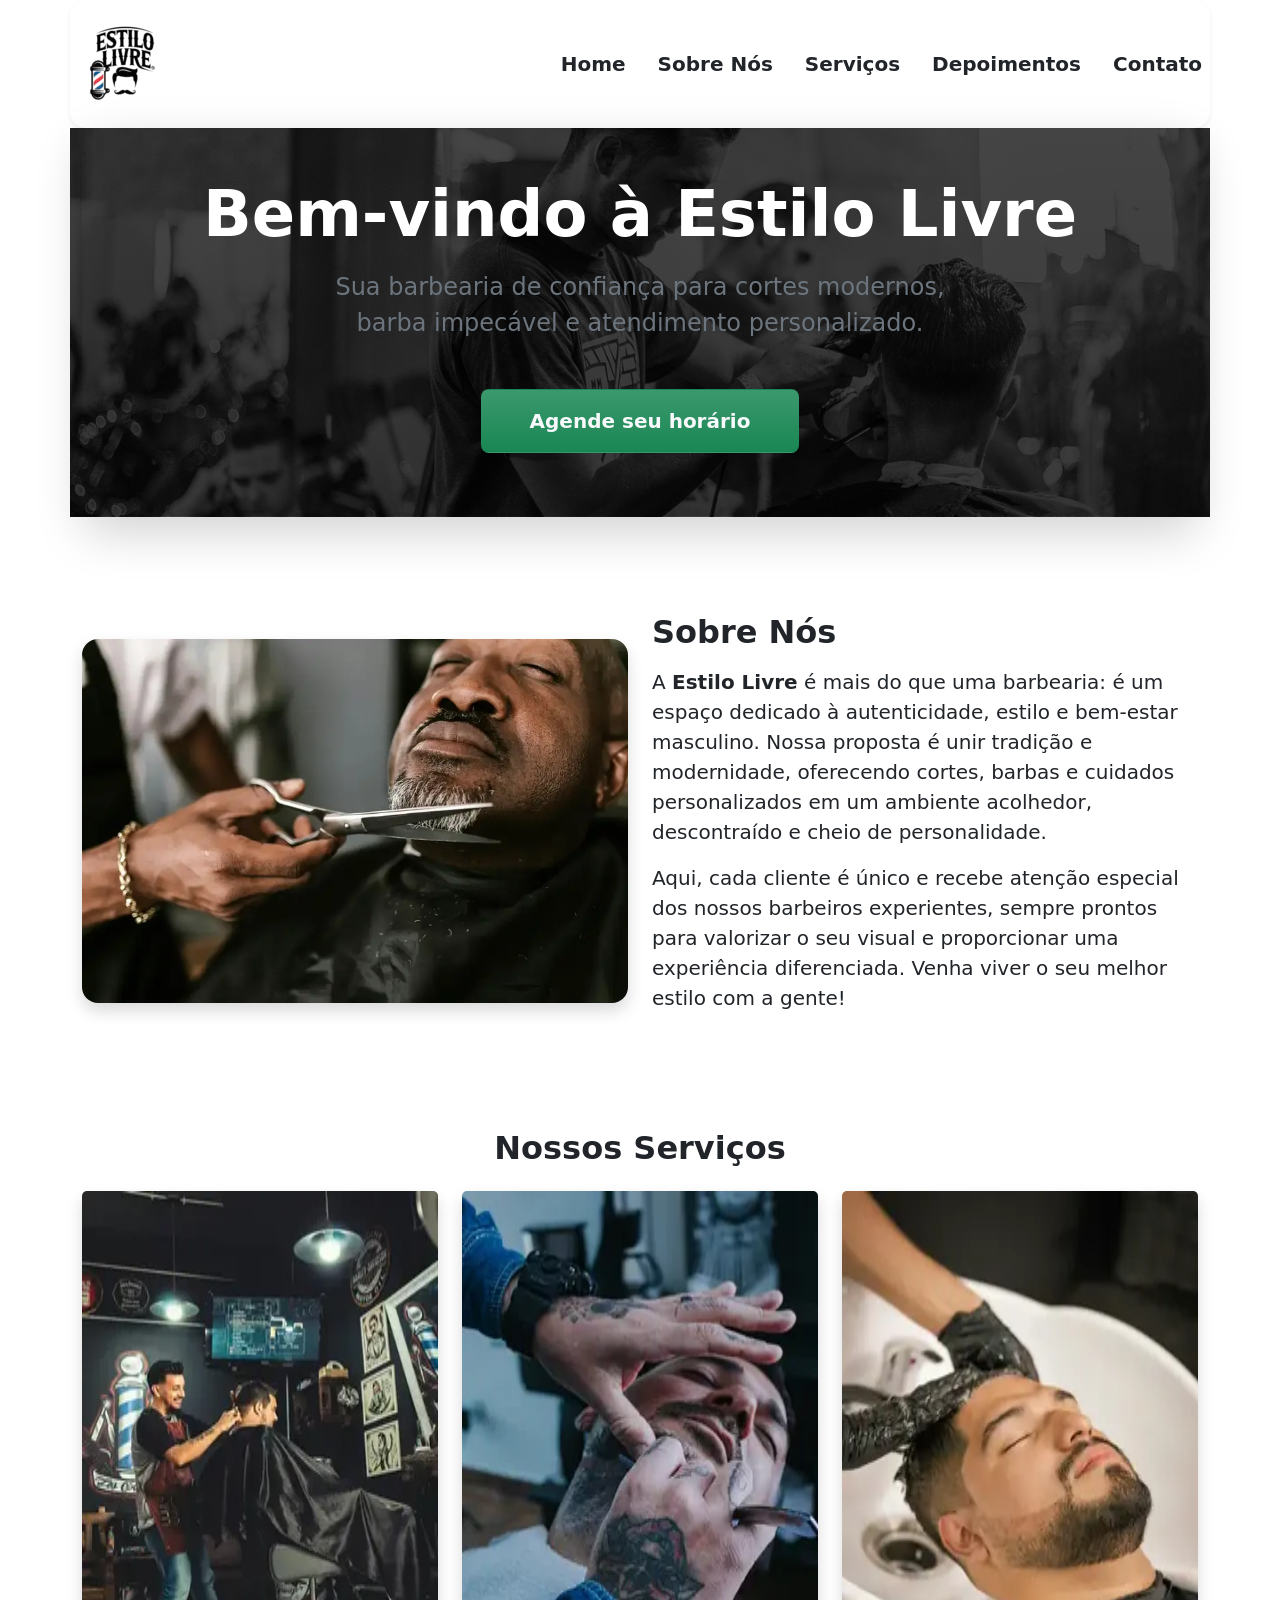
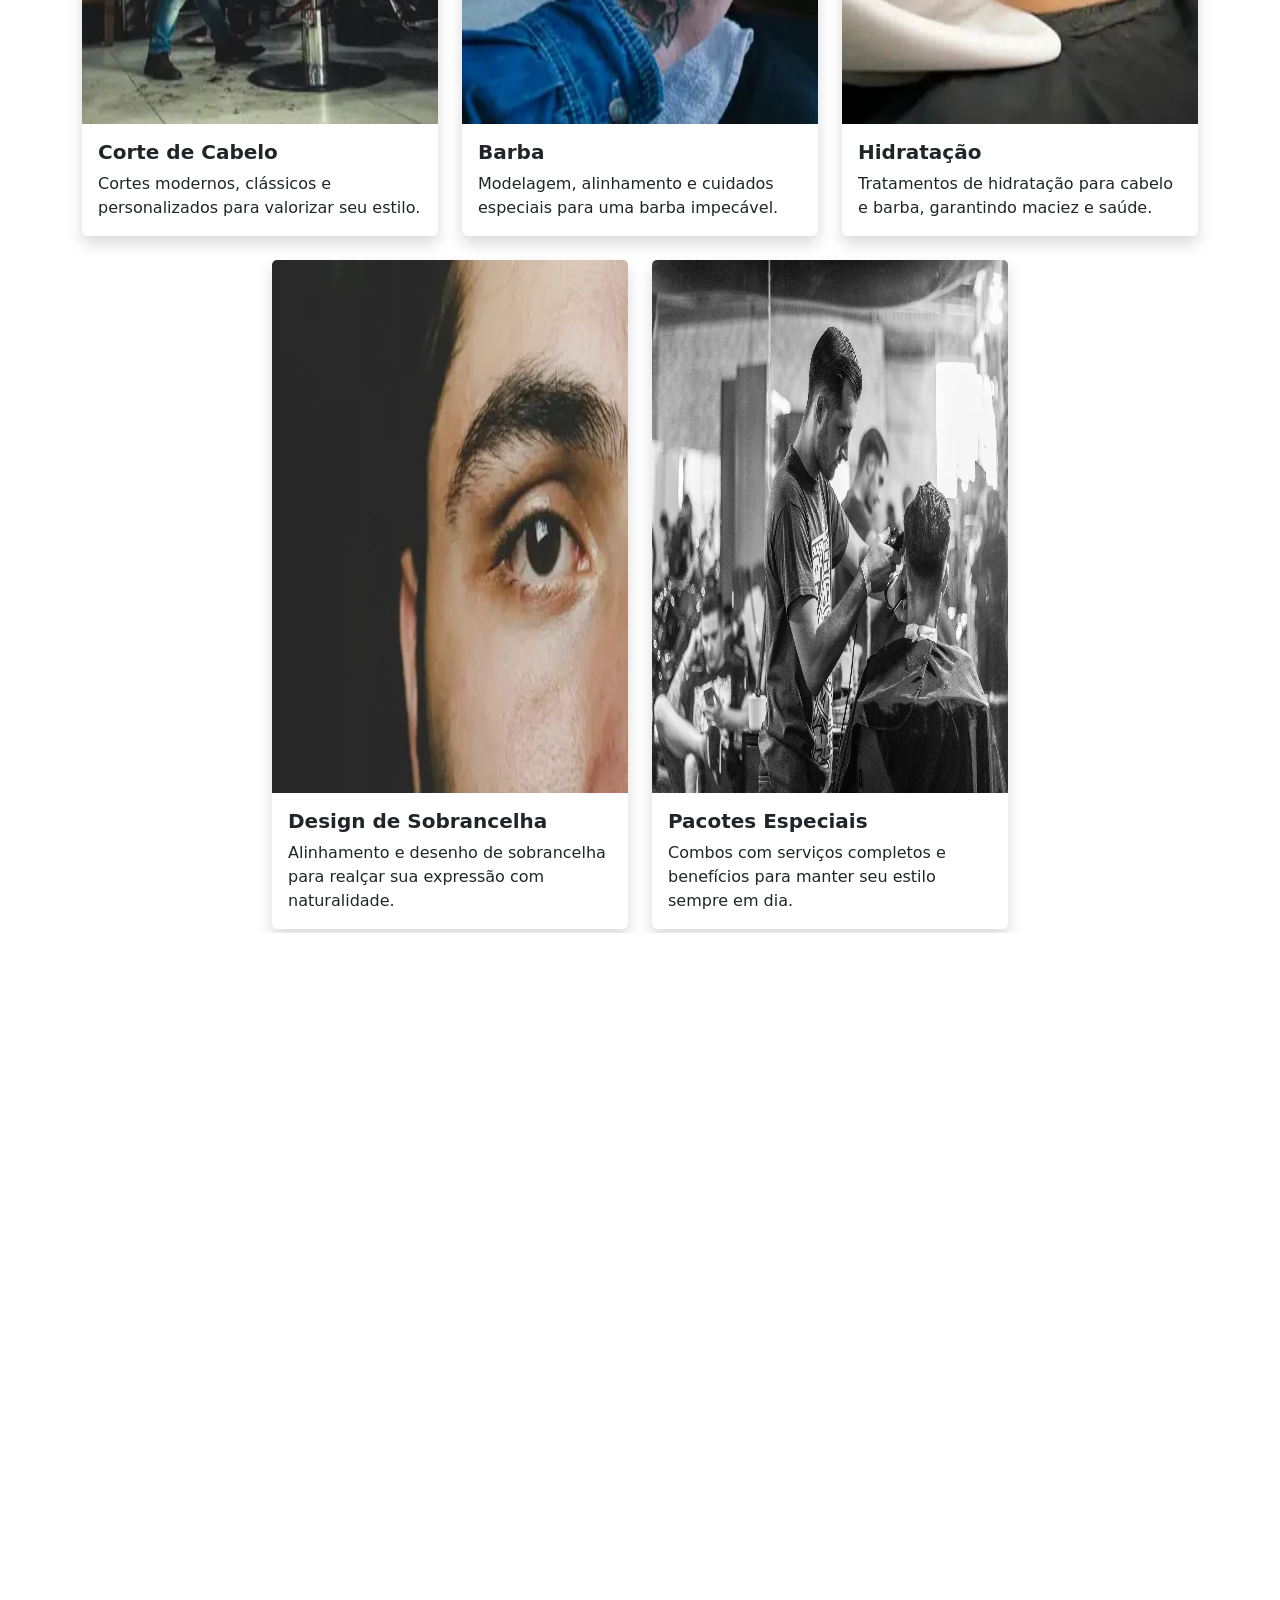
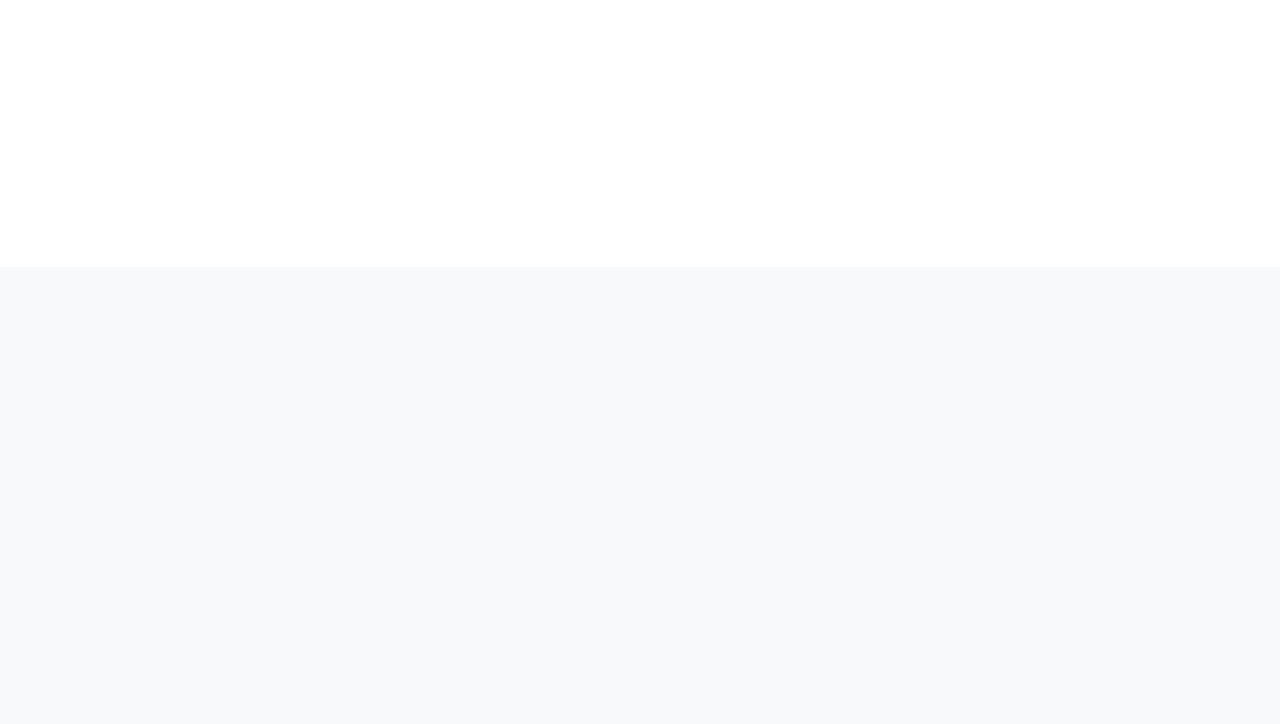
==== commit 1adde430: "perf: otimiza css critico e refina srcset responsivo" ====
--- a/index.min.html
+++ b/index.min.html
@@ -1 +1 @@
-<!DOCTYPE html><html lang="pt-BR"><head><meta charset="UTF-8"><meta name="viewport" content="width=device-width, initial-scale=1.0"><link rel="preconnect" href="https://cdn.jsdelivr.net" crossorigin><link rel="preconnect" href="https://cdnjs.cloudflare.com" crossorigin><link rel="preload" href="https://cdn.jsdelivr.net/npm/bootstrap@5.3.6/dist/css/bootstrap.min.css" as="style" crossorigin onload="this.onload=null;this.rel='stylesheet'"><noscript><link href="https://cdn.jsdelivr.net/npm/bootstrap@5.3.6/dist/css/bootstrap.min.css" rel="stylesheet" integrity="sha384-4Q6Gf2aSP4eDXB8Miphtr37CMZZQ5oXLH2yaXMJ2w8e2ZtHTl7GptT4jmndRuHDT" crossorigin="anonymous"></noscript><link rel="preload" as="image" href="assets/imagens/bg-banner.webp" fetchpriority="high"><meta name="description" content="Página de exemplo para uma barbearia fictícia chamada Estilo Livre, com informações sobre serviços, depoimentos e contato."><meta name="keywords" content="barbearia, estilo livre, cortes de cabelo, barba, hidratação, depoimentos, contato"><meta name="author" content="Ricardo Vieira"><link rel="icon" href="assets/imagens/tesoura.ico" type="image/x-icon"><link rel="preload" href="assets/css/style.min.css" as="style" onload="this.onload=null;this.rel='stylesheet'"><noscript><link rel="stylesheet" href="assets/css/style.min.css"></noscript><title>Estilo Livre</title></head><body><main><section class="container px-0 px-sm-0"><nav class="navbar navbar-expand-lg navbar-dark shadow-sm rounded-4 mt-0 mb-0 py-1 px-2 px-sm-0" style="background: transparent !important;"><div class="container-fluid px-6 px-sm-0"><a class="navbar-brand fw-bold fs-3 d-flex align-items-center gap-2" href="index.html"><img src="assets/imagens/logo.webp" alt="logo da pagina estilo livre" class="img-fluid logo-navbar" width="220" height="110" loading="eager" decoding="async" fetchpriority="high"></a><button class="navbar-toggler" type="button" data-bs-toggle="collapse" data-bs-target="#navbarNav" aria-controls="navbarNav" aria-expanded="false" aria-label="Toggle navigation"><span class="navbar-toggler-icon" style="filter: invert(1) grayscale(1) brightness(0.2);"></span></button><div class="collapse navbar-collapse" id="navbarNav"><ul class="navbar-nav ms-auto gap-3"><li class="nav-item"><a class="nav-link active fw-semibold text-dark fs-5" aria-current="page" href="index.html">Home</a></li><li class="nav-item"><a class="nav-link fw-semibold text-dark fs-5" href="#sobre">Sobre Nós</a></li><li class="nav-item"><a class="nav-link fw-semibold text-dark fs-5" href="#servicos">Serviços</a></li><li class="nav-item"><a class="nav-link fw-semibold text-dark fs-5" href="#depoimentos">Depoimentos</a></li><li class="nav-item"><a class="nav-link pr-0 fw-semibold text-dark fs-5" href="#contato">Contato</a></li></ul></div></div></nav></section><section class="banner animacao-lateral-esquerda animar-transicao"><div class="container"><div class="jumbotron text-center py-5 bg-dark text-white rounded-4 shadow-lg"><h1 class="display-3 fw-bold mb-3">Bem-vindo à Estilo Livre</h1><p class="lead fs-4 mb-4 text-secondary">Sua barbearia de confiança para cortes modernos, <br> barba impecável e atendimento personalizado.</p><hr class="my-4 border-0"><p class="lead"><button class="btn bg-success bg-gradient btn-lg px-5 py-3 fw-semibold text-light" type="button" data-bs-toggle="modal" data-bs-target="#modalAgendamento">Agende seu horário</button></p></div></div></section><section class="sobre mb-5 mt-5 animacao-lateral-direita animar-transicao" id="sobre"><div class="container py-5"><div class="row align-items-center"><div class="col-md-6 mb-4 mb-md-0"><img src="assets/imagens/sobre.webp" alt="Barbearia Estilo Livre" srcset="assets/imagens/sobre-400.webp 400w, assets/imagens/sobre.webp 900w" sizes="(max-width: 576px) 100vw, (max-width: 992px) 50vw, 540px" class="img-fluid rounded-4 shadow" loading="lazy" decoding="async" width="900" height="600"></div><div class="col-md-6"><h2 class="fw-bold mb-3">Sobre Nós</h2><p class="fs-5">A <strong>Estilo Livre</strong> é mais do que uma barbearia: é um espaço dedicado à autenticidade, estilo e bem-estar masculino. Nossa proposta é unir tradição e modernidade, oferecendo cortes, barbas e cuidados personalizados em um ambiente acolhedor, descontraído e cheio de personalidade.</p><p class="fs-5">Aqui, cada cliente é único e recebe atenção especial dos nossos barbeiros experientes, sempre prontos para valorizar o seu visual e proporcionar uma experiência diferenciada. Venha viver o seu melhor estilo com a gente!</p></div></div></div></section><section class="servicos mb-5 animacao-lateral-esquerda animar-transicao" id="servicos"><div class="container py-1"><h2 class="fw-bold mb-4 text-center">Nossos Serviços</h2><div class="row g-4 justify-content-center"><div class="col-md-4 col-sm-6"><div class="card h-100 shadow border-0"><img src="assets/imagens/corte-cabelo.webp" class="card-img-top" alt="Corte de Cabelo" srcset="assets/imagens/corte-cabelo-400.webp 400w, assets/imagens/corte-cabelo.webp 800w" sizes="(max-width: 768px) 100vw, (max-width: 992px) 50vw, 388px" loading="lazy" decoding="async" width="800" height="533"><div class="card-body"><h5 class="card-title fw-bold">Corte de Cabelo</h5><p class="card-text">Cortes modernos, clássicos e personalizados para valorizar seu estilo.</p></div></div></div><div class="col-md-4 col-sm-6"><div class="card h-100 shadow border-0"><img src="assets/imagens/barba.webp" class="card-img-top" alt="Barba" loading="lazy" srcset="assets/imagens/barba-400.webp 400w, assets/imagens/barba.webp 800w" sizes="(max-width: 768px) 100vw, (max-width: 992px) 50vw, 388px" decoding="async" width="800" height="533"><div class="card-body"><h5 class="card-title fw-bold">Barba</h5><p class="card-text">Modelagem, alinhamento e cuidados especiais para uma barba impecável.</p></div></div></div><div class="col-md-4 col-sm-6"><div class="card h-100 shadow border-0"><img src="assets/imagens/hidratacao.webp" class="card-img-top" alt="Hidratação" srcset="assets/imagens/hidratacao-400.webp 400w, assets/imagens/hidratacao.webp 800w" sizes="(max-width: 768px) 100vw, (max-width: 992px) 50vw, 388px" loading="lazy" decoding="async" width="800" height="533"><div class="card-body"><h5 class="card-title fw-bold">Hidratação</h5><p class="card-text">Tratamentos de hidratação para cabelo e barba, garantindo maciez e saúde.</p></div></div></div><div class="col-md-4 col-sm-6"><div class="card h-100 shadow border-0"><img src="assets/imagens/sobrancelha.webp" class="card-img-top" alt="Design de Sobrancelha" srcset="assets/imagens/sobrancelha-400.webp 400w, assets/imagens/sobrancelha.webp 800w" sizes="(max-width: 768px) 100vw, (max-width: 992px) 50vw, 388px" loading="lazy" decoding="async" width="800" height="533"><div class="card-body"><h5 class="card-title fw-bold">Design de Sobrancelha</h5><p class="card-text">Alinhamento e desenho de sobrancelha para realçar sua expressão com naturalidade.</p></div></div></div><div class="col-md-4 col-sm-6"><div class="card h-100 shadow border-0"><img src="assets/imagens/bg-banner.webp" class="card-img-top" alt="Pacotes Especiais" loading="lazy" decoding="async" width="800" height="533"><div class="card-body"><h5 class="card-title fw-bold">Pacotes Especiais</h5><p class="card-text">Combos com serviços completos e benefícios para manter seu estilo sempre em dia.</p></div></div></div></div></div></section><section class="depoimentos mb-5 animacao-lateral-direita animar-transicao" id="depoimentos"><div class="container py-5"><h2 class="fw-bold mb-4 text-center">Depoimentos de Clientes</h2><div id="carouselDepoimentos" class="carousel slide" data-bs-ride="carousel"><div class="carousel-inner"><div class="carousel-item active"><div class="d-flex flex-column align-items-center"><img src="assets/imagens/depoimentos/cliente-1.svg" class="rounded-circle mb-3" width="80" height="80" alt="Cliente 1" loading="lazy" decoding="async"><blockquote class="blockquote text-center"><p class="mb-2">"Atendimento excelente! Saí com o corte exatamente como queria. Ambiente muito agradável."</p><footer class="blockquote-footer mt-2">Carlos Silva</footer></blockquote></div></div><div class="carousel-item"><div class="d-flex flex-column align-items-center"><img src="assets/imagens/depoimentos/cliente-2.svg" class="rounded-circle mb-3" width="80" height="80" alt="Cliente 2" loading="lazy" decoding="async"><blockquote class="blockquote text-center"><p class="mb-2">"Profissionais atenciosos e serviço de primeira. Recomendo a todos!" </p><footer class="blockquote-footer mt-2">João Pereira</footer></blockquote></div></div><div class="carousel-item"><div class="d-flex flex-column align-items-center"><img src="assets/imagens/depoimentos/cliente-3.svg" class="rounded-circle mb-3" width="80" height="80" alt="Cliente 3" loading="lazy" decoding="async"><blockquote class="blockquote text-center"><p class="mb-2">"A barbearia tem um clima incrível e os barbeiros são muito qualificados. Sempre volto!"</p><footer class="blockquote-footer mt-2">Marcos Souza</footer></blockquote></div></div><div class="carousel-item"><div class="d-flex flex-column align-items-center"><img src="assets/imagens/depoimentos/cliente-4.svg" class="rounded-circle mb-3" width="80" height="80" alt="Cliente 4" loading="lazy" decoding="async"><blockquote class="blockquote text-center"><p class="mb-2">"Ambiente acolhedor e profissionais muito simpáticos. Recomendo demais!"</p><footer class="blockquote-footer mt-2">Eduardo Lima</footer></blockquote></div></div><div class="carousel-item"><div class="d-flex flex-column align-items-center"><img src="assets/imagens/depoimentos/cliente-5.svg" class="rounded-circle mb-3" width="80" height="80" alt="Cliente 5" loading="lazy" decoding="async"><blockquote class="blockquote text-center"><p class="mb-2">"Serviço excelente, pontualidade e corte impecável. Voltarei sempre!"</p><footer class="blockquote-footer mt-2">Rafael Torres</footer></blockquote></div></div></div><button class="carousel-control-prev" type="button" data-bs-target="#carouselDepoimentos" data-bs-slide="prev"><span class="carousel-control-prev-icon" aria-hidden="true"></span><span class="visually-hidden">Anterior</span></button><button class="carousel-control-next" type="button" data-bs-target="#carouselDepoimentos" data-bs-slide="next"><span class="carousel-control-next-icon" aria-hidden="true"></span><span class="visually-hidden">Próximo</span></button></div></div></section><section class="contato animacao-lateral-esquerda animar-transicao" id="contato"><div class="container"><h2 class="fw-bold mb-4 text-center">Fale Conosco</h2><form><div class="mb-3"><label for="nome" class="form-label">Nome</label><input type="text" class="form-control" id="nome" name="nome" required></div><div class="mb-3"><label for="email" class="form-label">E-mail</label><input type="email" class="form-control" id="email" name="email" required></div><div class="mb-3"><label for="mensagem" class="form-label">Mensagem</label><textarea class="form-control" id="mensagem" name="mensagem" rows="5" required></textarea></div><button type="submit" class="btn bg-success bg-gradient fw-semibold px-4 text-light">Enviar</button></form></div></section></main><div class="modal fade" id="modalAgendamento" tabindex="-1" aria-labelledby="modalAgendamentoLabel" data-bs-backdrop="static" data-bs-keyboard="false" aria-hidden="true"><div class="modal-dialog modal-dialog-centered"><div class="modal-content"><div class="modal-header"><h5 class="modal-title" id="modalAgendamentoLabel">Agende seu horário</h5><button type="button" class="btn-close" data-bs-dismiss="modal" aria-label="Fechar"></button></div><div class="modal-body"><form id="formAgendamento"><div class="mb-3"><label for="agendamentoNome" class="form-label">Nome completo</label><input type="text" class="form-control" id="agendamentoNome" required></div><div class="mb-3"><label for="agendamentoTelefone" class="form-label">Telefone</label><input type="tel" class="form-control" id="agendamentoTelefone" placeholder="(11) 99999-9999" required></div><div class="mb-3"><label for="agendamentoServico" class="form-label">Serviço</label><select class="form-select" id="agendamentoServico" required><option value="" selected disabled>Selecione um serviço</option><option>Corte de Cabelo</option><option>Barba</option><option>Hidratação</option><option>Design de Sobrancelha</option><option>Pacotes Especiais</option></select></div><div class="row g-3"><div class="col-md-6"><label for="agendamentoData" class="form-label">Data</label><input type="date" class="form-control" id="agendamentoData" required></div><div class="col-md-6"><label for="agendamentoHora" class="form-label">Horário</label><input type="time" class="form-control" id="agendamentoHora" required></div></div><div class="mt-3"><label for="agendamentoObservacoes" class="form-label">Observações</label><textarea class="form-control" id="agendamentoObservacoes" rows="3" placeholder="Opcional"></textarea></div><button type="submit" class="btn bg-success bg-gradient text-light w-100 mt-4">Solicitar agendamento</button></form><div id="confirmacaoAgendamento" class="d-none text-center" aria-live="polite"><h6 class="fw-bold mb-3">Agendamento enviado com sucesso!</h6><p class="mb-4">Recebemos sua solicitação e em breve entraremos em contato para confirmar seu horário.</p><button type="button" class="btn bg-success bg-gradient text-light" id="btnVoltarInicio">Voltar para página inicial</button></div></div></div></div></div><footer class="py-2 bg-body-tertiary mt-5 animacao-lateral-direita animar-transicao"><div class="container"><div class="row"><div class="col-6 col-md-2 mb-3"><h5>Serviços</h5><ul class="nav flex-column"><li class="nav-item mb-2"><a href="#" class="nav-link p-0 text-muted">Corte de Cabelo</a></li><li class="nav-item mb-2"><a href="#" class="nav-link p-0 text-muted">Barba</a></li><li class="nav-item mb-2"><a href="#" class="nav-link p-0 text-muted">Hidratação</a></li><li class="nav-item mb-2"><a href="#" class="nav-link p-0 text-muted">Design de Sobrancelha</a></li><li class="nav-item mb-2"><a href="#" class="nav-link p-0 text-muted">Pacotes Especiais</a></li></ul></div><div class="col-6 col-md-2 mb-3"><h5>Institucional</h5><ul class="nav flex-column"><li class="nav-item mb-2"><a href="#" class="nav-link p-0 text-muted">Sobre Nós</a></li><li class="nav-item mb-2"><a href="#" class="nav-link p-0 text-muted">Equipe</a></li><li class="nav-item mb-2"><a href="#" class="nav-link p-0 text-muted">Depoimentos</a></li><li class="nav-item mb-2"><a href="#" class="nav-link p-0 text-muted">Blog</a></li><li class="nav-item mb-2"><a href="#" class="nav-link p-0 text-muted">Contato</a></li></ul></div><div class="col-6 col-md-2 mb-3"><h5>Atendimento</h5><ul class="nav flex-column"><li class="nav-item mb-2"><span class="nav-link p-0 text-muted">Seg a Sex: 9h às 19h</span></li><li class="nav-item mb-2"><span class="nav-link p-0 text-muted">Sábado: 9h às 17h</span></li><li class="nav-item mb-2"><span class="nav-link p-0 text-muted">Domingo: Fechado</span></li><li class="nav-item mb-2"><span class="nav-link p-0 text-muted">WhatsApp: (11) 99999-9999</span></li><li class="nav-item mb-2"><span class="nav-link p-0 text-muted">Email: contato@estilolivre.com</span></li></ul></div><div class="col-md-5 offset-md-1 mb-3 text-center text-sm-start mt-4 mt-sm-0"><form><h5>Receba novidades e promoções</h5><p>Cadastre seu e-mail e fique por dentro dos cortes, tendências e ofertas da Estilo Livre.</p><div class="d-flex flex-column flex-sm-row w-100 gap-2"><label for="newsletter1" class="visually-hidden">E-mail</label><input id="newsletter1" type="text" class="form-control" placeholder="Seu e-mail"><button class="btn bg-success bg-gradient text-light" type="button">Cadastrar</button></div></form></div></div><div class="d-flex flex-column align-items-center py-4 my-4 border-top"><p class="text-center">&copy; 2025 Estilo Livre Barbearia. Todos os direitos reservados.</p><ul class="list-unstyled d-flex justify-content-center gap-4 mb-0 p-0"><li><a class="link-dark text-decoration-none fw-semibold" href="#" aria-label="Twitter">Twitter</a></li><li><a class="link-dark text-decoration-none fw-semibold" href="#" aria-label="Instagram">Instagram</a></li><li><a class="link-dark text-decoration-none fw-semibold" href="#" aria-label="Facebook">Facebook</a></li></ul></div></div></footer><script src="https://cdn.jsdelivr.net/npm/bootstrap@5.3.6/dist/js/bootstrap.bundle.min.js" integrity="sha384-j1CDi7MgGQ12Z7Qab0qlWQ/Qqz24Gc6BM0thvEMVjHnfYGF0rmFCozFSxQBxwHKO" crossorigin="anonymous"></script><script src="assets/js/app.min.js" defer></script></body></html>+<!DOCTYPE html><html lang="pt-BR"><head><meta charset="UTF-8"><meta name="viewport" content="width=device-width, initial-scale=1.0"><link rel="preconnect" href="https://cdn.jsdelivr.net" crossorigin><link rel="stylesheet" href="https://cdn.jsdelivr.net/npm/bootstrap@5.3.6/dist/css/bootstrap.min.css" integrity="sha384-4Q6Gf2aSP4eDXB8Miphtr37CMZZQ5oXLH2yaXMJ2w8e2ZtHTl7GptT4jmndRuHDT" crossorigin="anonymous" media="print" onload="this.media='all'"><noscript><link href="https://cdn.jsdelivr.net/npm/bootstrap@5.3.6/dist/css/bootstrap.min.css" rel="stylesheet" integrity="sha384-4Q6Gf2aSP4eDXB8Miphtr37CMZZQ5oXLH2yaXMJ2w8e2ZtHTl7GptT4jmndRuHDT" crossorigin="anonymous"></noscript><link rel="preload" as="image" href="assets/imagens/bg-banner.webp" fetchpriority="high"><meta name="description" content="Página de exemplo para uma barbearia fictícia chamada Estilo Livre, com informações sobre serviços, depoimentos e contato."><meta name="keywords" content="barbearia, estilo livre, cortes de cabelo, barba, hidratação, depoimentos, contato"><meta name="author" content="Ricardo Vieira"><link rel="icon" href="assets/imagens/tesoura.ico" type="image/x-icon"><link rel="stylesheet" href="assets/css/style.min.css" media="print" onload="this.media='all'"><noscript><link rel="stylesheet" href="assets/css/style.min.css"></noscript><title>Estilo Livre</title></head><body><main><section class="container px-0 px-sm-0"><nav class="navbar navbar-expand-lg navbar-dark shadow-sm rounded-4 mt-0 mb-0 py-1 px-2 px-sm-0" style="background: transparent !important;"><div class="container-fluid px-6 px-sm-0"><a class="navbar-brand fw-bold fs-3 d-flex align-items-center gap-2" href="index.html"><img src="assets/imagens/logo.webp" alt="logo da pagina estilo livre" class="img-fluid logo-navbar" width="220" height="110" loading="eager" decoding="async" fetchpriority="high"></a><button class="navbar-toggler" type="button" data-bs-toggle="collapse" data-bs-target="#navbarNav" aria-controls="navbarNav" aria-expanded="false" aria-label="Toggle navigation"><span class="navbar-toggler-icon" style="filter: invert(1) grayscale(1) brightness(0.2);"></span></button><div class="collapse navbar-collapse" id="navbarNav"><ul class="navbar-nav ms-auto gap-3"><li class="nav-item"><a class="nav-link active fw-semibold text-dark fs-5" aria-current="page" href="index.html">Home</a></li><li class="nav-item"><a class="nav-link fw-semibold text-dark fs-5" href="#sobre">Sobre Nós</a></li><li class="nav-item"><a class="nav-link fw-semibold text-dark fs-5" href="#servicos">Serviços</a></li><li class="nav-item"><a class="nav-link fw-semibold text-dark fs-5" href="#depoimentos">Depoimentos</a></li><li class="nav-item"><a class="nav-link pr-0 fw-semibold text-dark fs-5" href="#contato">Contato</a></li></ul></div></div></nav></section><section class="banner animacao-lateral-esquerda animar-transicao"><div class="container"><div class="jumbotron text-center py-5 bg-dark text-white rounded-4 shadow-lg"><h1 class="display-3 fw-bold mb-3">Bem-vindo à Estilo Livre</h1><p class="lead fs-4 mb-4 text-secondary">Sua barbearia de confiança para cortes modernos, <br> barba impecável e atendimento personalizado.</p><hr class="my-4 border-0"><p class="lead"><button class="btn bg-success bg-gradient btn-lg px-5 py-3 fw-semibold text-light" type="button" data-bs-toggle="modal" data-bs-target="#modalAgendamento">Agende seu horário</button></p></div></div></section><section class="sobre mb-5 mt-5 animacao-lateral-direita animar-transicao" id="sobre"><div class="container py-5"><div class="row align-items-center"><div class="col-md-6 mb-4 mb-md-0"><img src="assets/imagens/sobre-400.webp" alt="Barbearia Estilo Livre" srcset="assets/imagens/sobre-400.webp 400w, assets/imagens/sobre-800.webp 800w, assets/imagens/sobre.webp 900w" sizes="(max-width: 576px) 100vw, (max-width: 992px) 50vw, 540px" class="img-fluid rounded-4 shadow" loading="lazy" decoding="async" width="900" height="600"></div><div class="col-md-6"><h2 class="fw-bold mb-3">Sobre Nós</h2><p class="fs-5">A <strong>Estilo Livre</strong> é mais do que uma barbearia: é um espaço dedicado à autenticidade, estilo e bem-estar masculino. Nossa proposta é unir tradição e modernidade, oferecendo cortes, barbas e cuidados personalizados em um ambiente acolhedor, descontraído e cheio de personalidade.</p><p class="fs-5">Aqui, cada cliente é único e recebe atenção especial dos nossos barbeiros experientes, sempre prontos para valorizar o seu visual e proporcionar uma experiência diferenciada. Venha viver o seu melhor estilo com a gente!</p></div></div></div></section><section class="servicos mb-5 animacao-lateral-esquerda animar-transicao" id="servicos"><div class="container py-1"><h2 class="fw-bold mb-4 text-center">Nossos Serviços</h2><div class="row g-4 justify-content-center"><div class="col-md-4 col-sm-6"><div class="card h-100 shadow border-0"><img src="assets/imagens/corte-cabelo-400.webp" class="card-img-top" alt="Corte de Cabelo" srcset="assets/imagens/corte-cabelo-400.webp 400w, assets/imagens/corte-cabelo.webp 800w" sizes="(max-width: 768px) 100vw, (max-width: 992px) 50vw, 388px" loading="lazy" decoding="async" width="800" height="533"><div class="card-body"><h5 class="card-title fw-bold">Corte de Cabelo</h5><p class="card-text">Cortes modernos, clássicos e personalizados para valorizar seu estilo.</p></div></div></div><div class="col-md-4 col-sm-6"><div class="card h-100 shadow border-0"><img src="assets/imagens/barba-400.webp" class="card-img-top" alt="Barba" loading="lazy" srcset="assets/imagens/barba-400.webp 400w, assets/imagens/barba.webp 800w" sizes="(max-width: 768px) 100vw, (max-width: 992px) 50vw, 388px" decoding="async" width="800" height="533"><div class="card-body"><h5 class="card-title fw-bold">Barba</h5><p class="card-text">Modelagem, alinhamento e cuidados especiais para uma barba impecável.</p></div></div></div><div class="col-md-4 col-sm-6"><div class="card h-100 shadow border-0"><img src="assets/imagens/hidratacao-400.webp" class="card-img-top" alt="Hidratação" srcset="assets/imagens/hidratacao-400.webp 400w, assets/imagens/hidratacao.webp 800w" sizes="(max-width: 768px) 100vw, (max-width: 992px) 50vw, 388px" loading="lazy" decoding="async" width="800" height="533"><div class="card-body"><h5 class="card-title fw-bold">Hidratação</h5><p class="card-text">Tratamentos de hidratação para cabelo e barba, garantindo maciez e saúde.</p></div></div></div><div class="col-md-4 col-sm-6"><div class="card h-100 shadow border-0"><img src="assets/imagens/sobrancelha-400.webp" class="card-img-top" alt="Design de Sobrancelha" srcset="assets/imagens/sobrancelha-400.webp 400w, assets/imagens/sobrancelha.webp 800w" sizes="(max-width: 768px) 100vw, (max-width: 992px) 50vw, 388px" loading="lazy" decoding="async" width="800" height="533"><div class="card-body"><h5 class="card-title fw-bold">Design de Sobrancelha</h5><p class="card-text">Alinhamento e desenho de sobrancelha para realçar sua expressão com naturalidade.</p></div></div></div><div class="col-md-4 col-sm-6"><div class="card h-100 shadow border-0"><img src="assets/imagens/bg-banner-400.webp" class="card-img-top" alt="Pacotes Especiais" srcset="assets/imagens/bg-banner-400.webp 400w, assets/imagens/bg-banner.webp 800w" sizes="(max-width: 768px) 100vw, (max-width: 992px) 50vw, 388px" loading="lazy" decoding="async" width="800" height="533"><div class="card-body"><h5 class="card-title fw-bold">Pacotes Especiais</h5><p class="card-text">Combos com serviços completos e benefícios para manter seu estilo sempre em dia.</p></div></div></div></div></div></section><section class="depoimentos mb-5 animacao-lateral-direita animar-transicao" id="depoimentos"><div class="container py-5"><h2 class="fw-bold mb-4 text-center">Depoimentos de Clientes</h2><div id="carouselDepoimentos" class="carousel slide" data-bs-ride="carousel"><div class="carousel-inner"><div class="carousel-item active"><div class="d-flex flex-column align-items-center"><img src="assets/imagens/depoimentos/cliente-1.svg" class="rounded-circle mb-3" width="80" height="80" alt="Cliente 1" loading="lazy" decoding="async"><blockquote class="blockquote text-center"><p class="mb-2">"Atendimento excelente! Saí com o corte exatamente como queria. Ambiente muito agradável."</p><footer class="blockquote-footer mt-2">Carlos Silva</footer></blockquote></div></div><div class="carousel-item"><div class="d-flex flex-column align-items-center"><img src="assets/imagens/depoimentos/cliente-2.svg" class="rounded-circle mb-3" width="80" height="80" alt="Cliente 2" loading="lazy" decoding="async"><blockquote class="blockquote text-center"><p class="mb-2">"Profissionais atenciosos e serviço de primeira. Recomendo a todos!" </p><footer class="blockquote-footer mt-2">João Pereira</footer></blockquote></div></div><div class="carousel-item"><div class="d-flex flex-column align-items-center"><img src="assets/imagens/depoimentos/cliente-3.svg" class="rounded-circle mb-3" width="80" height="80" alt="Cliente 3" loading="lazy" decoding="async"><blockquote class="blockquote text-center"><p class="mb-2">"A barbearia tem um clima incrível e os barbeiros são muito qualificados. Sempre volto!"</p><footer class="blockquote-footer mt-2">Marcos Souza</footer></blockquote></div></div><div class="carousel-item"><div class="d-flex flex-column align-items-center"><img src="assets/imagens/depoimentos/cliente-4.svg" class="rounded-circle mb-3" width="80" height="80" alt="Cliente 4" loading="lazy" decoding="async"><blockquote class="blockquote text-center"><p class="mb-2">"Ambiente acolhedor e profissionais muito simpáticos. Recomendo demais!"</p><footer class="blockquote-footer mt-2">Eduardo Lima</footer></blockquote></div></div><div class="carousel-item"><div class="d-flex flex-column align-items-center"><img src="assets/imagens/depoimentos/cliente-5.svg" class="rounded-circle mb-3" width="80" height="80" alt="Cliente 5" loading="lazy" decoding="async"><blockquote class="blockquote text-center"><p class="mb-2">"Serviço excelente, pontualidade e corte impecável. Voltarei sempre!"</p><footer class="blockquote-footer mt-2">Rafael Torres</footer></blockquote></div></div></div><button class="carousel-control-prev" type="button" data-bs-target="#carouselDepoimentos" data-bs-slide="prev"><span class="carousel-control-prev-icon" aria-hidden="true"></span><span class="visually-hidden">Anterior</span></button><button class="carousel-control-next" type="button" data-bs-target="#carouselDepoimentos" data-bs-slide="next"><span class="carousel-control-next-icon" aria-hidden="true"></span><span class="visually-hidden">Próximo</span></button></div></div></section><section class="contato animacao-lateral-esquerda animar-transicao" id="contato"><div class="container"><h2 class="fw-bold mb-4 text-center">Fale Conosco</h2><form><div class="mb-3"><label for="nome" class="form-label">Nome</label><input type="text" class="form-control" id="nome" name="nome" required></div><div class="mb-3"><label for="email" class="form-label">E-mail</label><input type="email" class="form-control" id="email" name="email" required></div><div class="mb-3"><label for="mensagem" class="form-label">Mensagem</label><textarea class="form-control" id="mensagem" name="mensagem" rows="5" required></textarea></div><button type="submit" class="btn bg-success bg-gradient fw-semibold px-4 text-light">Enviar</button></form></div></section></main><div class="modal fade" id="modalAgendamento" tabindex="-1" aria-labelledby="modalAgendamentoLabel" data-bs-backdrop="static" data-bs-keyboard="false" aria-hidden="true"><div class="modal-dialog modal-dialog-centered"><div class="modal-content"><div class="modal-header"><h5 class="modal-title" id="modalAgendamentoLabel">Agende seu horário</h5><button type="button" class="btn-close" data-bs-dismiss="modal" aria-label="Fechar"></button></div><div class="modal-body"><form id="formAgendamento"><div class="mb-3"><label for="agendamentoNome" class="form-label">Nome completo</label><input type="text" class="form-control" id="agendamentoNome" required></div><div class="mb-3"><label for="agendamentoTelefone" class="form-label">Telefone</label><input type="tel" class="form-control" id="agendamentoTelefone" placeholder="(11) 99999-9999" required></div><div class="mb-3"><label for="agendamentoServico" class="form-label">Serviço</label><select class="form-select" id="agendamentoServico" required><option value="" selected disabled>Selecione um serviço</option><option>Corte de Cabelo</option><option>Barba</option><option>Hidratação</option><option>Design de Sobrancelha</option><option>Pacotes Especiais</option></select></div><div class="row g-3"><div class="col-md-6"><label for="agendamentoData" class="form-label">Data</label><input type="date" class="form-control" id="agendamentoData" required></div><div class="col-md-6"><label for="agendamentoHora" class="form-label">Horário</label><input type="time" class="form-control" id="agendamentoHora" required></div></div><div class="mt-3"><label for="agendamentoObservacoes" class="form-label">Observações</label><textarea class="form-control" id="agendamentoObservacoes" rows="3" placeholder="Opcional"></textarea></div><button type="submit" class="btn bg-success bg-gradient text-light w-100 mt-4">Solicitar agendamento</button></form><div id="confirmacaoAgendamento" class="d-none text-center" aria-live="polite"><h6 class="fw-bold mb-3">Agendamento enviado com sucesso!</h6><p class="mb-4">Recebemos sua solicitação e em breve entraremos em contato para confirmar seu horário.</p><button type="button" class="btn bg-success bg-gradient text-light" id="btnVoltarInicio">Voltar para página inicial</button></div></div></div></div></div><footer class="py-2 bg-body-tertiary mt-5 animacao-lateral-direita animar-transicao"><div class="container"><div class="row"><div class="col-6 col-md-2 mb-3"><h5>Serviços</h5><ul class="nav flex-column"><li class="nav-item mb-2"><a href="#" class="nav-link p-0 text-muted">Corte de Cabelo</a></li><li class="nav-item mb-2"><a href="#" class="nav-link p-0 text-muted">Barba</a></li><li class="nav-item mb-2"><a href="#" class="nav-link p-0 text-muted">Hidratação</a></li><li class="nav-item mb-2"><a href="#" class="nav-link p-0 text-muted">Design de Sobrancelha</a></li><li class="nav-item mb-2"><a href="#" class="nav-link p-0 text-muted">Pacotes Especiais</a></li></ul></div><div class="col-6 col-md-2 mb-3"><h5>Institucional</h5><ul class="nav flex-column"><li class="nav-item mb-2"><a href="#" class="nav-link p-0 text-muted">Sobre Nós</a></li><li class="nav-item mb-2"><a href="#" class="nav-link p-0 text-muted">Equipe</a></li><li class="nav-item mb-2"><a href="#" class="nav-link p-0 text-muted">Depoimentos</a></li><li class="nav-item mb-2"><a href="#" class="nav-link p-0 text-muted">Blog</a></li><li class="nav-item mb-2"><a href="#" class="nav-link p-0 text-muted">Contato</a></li></ul></div><div class="col-6 col-md-2 mb-3"><h5>Atendimento</h5><ul class="nav flex-column"><li class="nav-item mb-2"><span class="nav-link p-0 text-muted">Seg a Sex: 9h às 19h</span></li><li class="nav-item mb-2"><span class="nav-link p-0 text-muted">Sábado: 9h às 17h</span></li><li class="nav-item mb-2"><span class="nav-link p-0 text-muted">Domingo: Fechado</span></li><li class="nav-item mb-2"><span class="nav-link p-0 text-muted">WhatsApp: (11) 99999-9999</span></li><li class="nav-item mb-2"><span class="nav-link p-0 text-muted">Email: contato@estilolivre.com</span></li></ul></div><div class="col-md-5 offset-md-1 mb-3 text-center text-sm-start mt-4 mt-sm-0"><form><h5>Receba novidades e promoções</h5><p>Cadastre seu e-mail e fique por dentro dos cortes, tendências e ofertas da Estilo Livre.</p><div class="d-flex flex-column flex-sm-row w-100 gap-2"><label for="newsletter1" class="visually-hidden">E-mail</label><input id="newsletter1" type="text" class="form-control" placeholder="Seu e-mail"><button class="btn bg-success bg-gradient text-light" type="button">Cadastrar</button></div></form></div></div><div class="d-flex flex-column align-items-center py-4 my-4 border-top"><p class="text-center">&copy; 2025 Estilo Livre Barbearia. Todos os direitos reservados.</p><ul class="list-unstyled d-flex justify-content-center gap-4 mb-0 p-0"><li><a class="link-dark text-decoration-none fw-semibold" href="#" aria-label="Twitter">Twitter</a></li><li><a class="link-dark text-decoration-none fw-semibold" href="#" aria-label="Instagram">Instagram</a></li><li><a class="link-dark text-decoration-none fw-semibold" href="#" aria-label="Facebook">Facebook</a></li></ul></div></div></footer><script src="https://cdn.jsdelivr.net/npm/bootstrap@5.3.6/dist/js/bootstrap.bundle.min.js" integrity="sha384-j1CDi7MgGQ12Z7Qab0qlWQ/Qqz24Gc6BM0thvEMVjHnfYGF0rmFCozFSxQBxwHKO" crossorigin="anonymous"></script><script src="assets/js/app.min.js" defer></script></body></html>
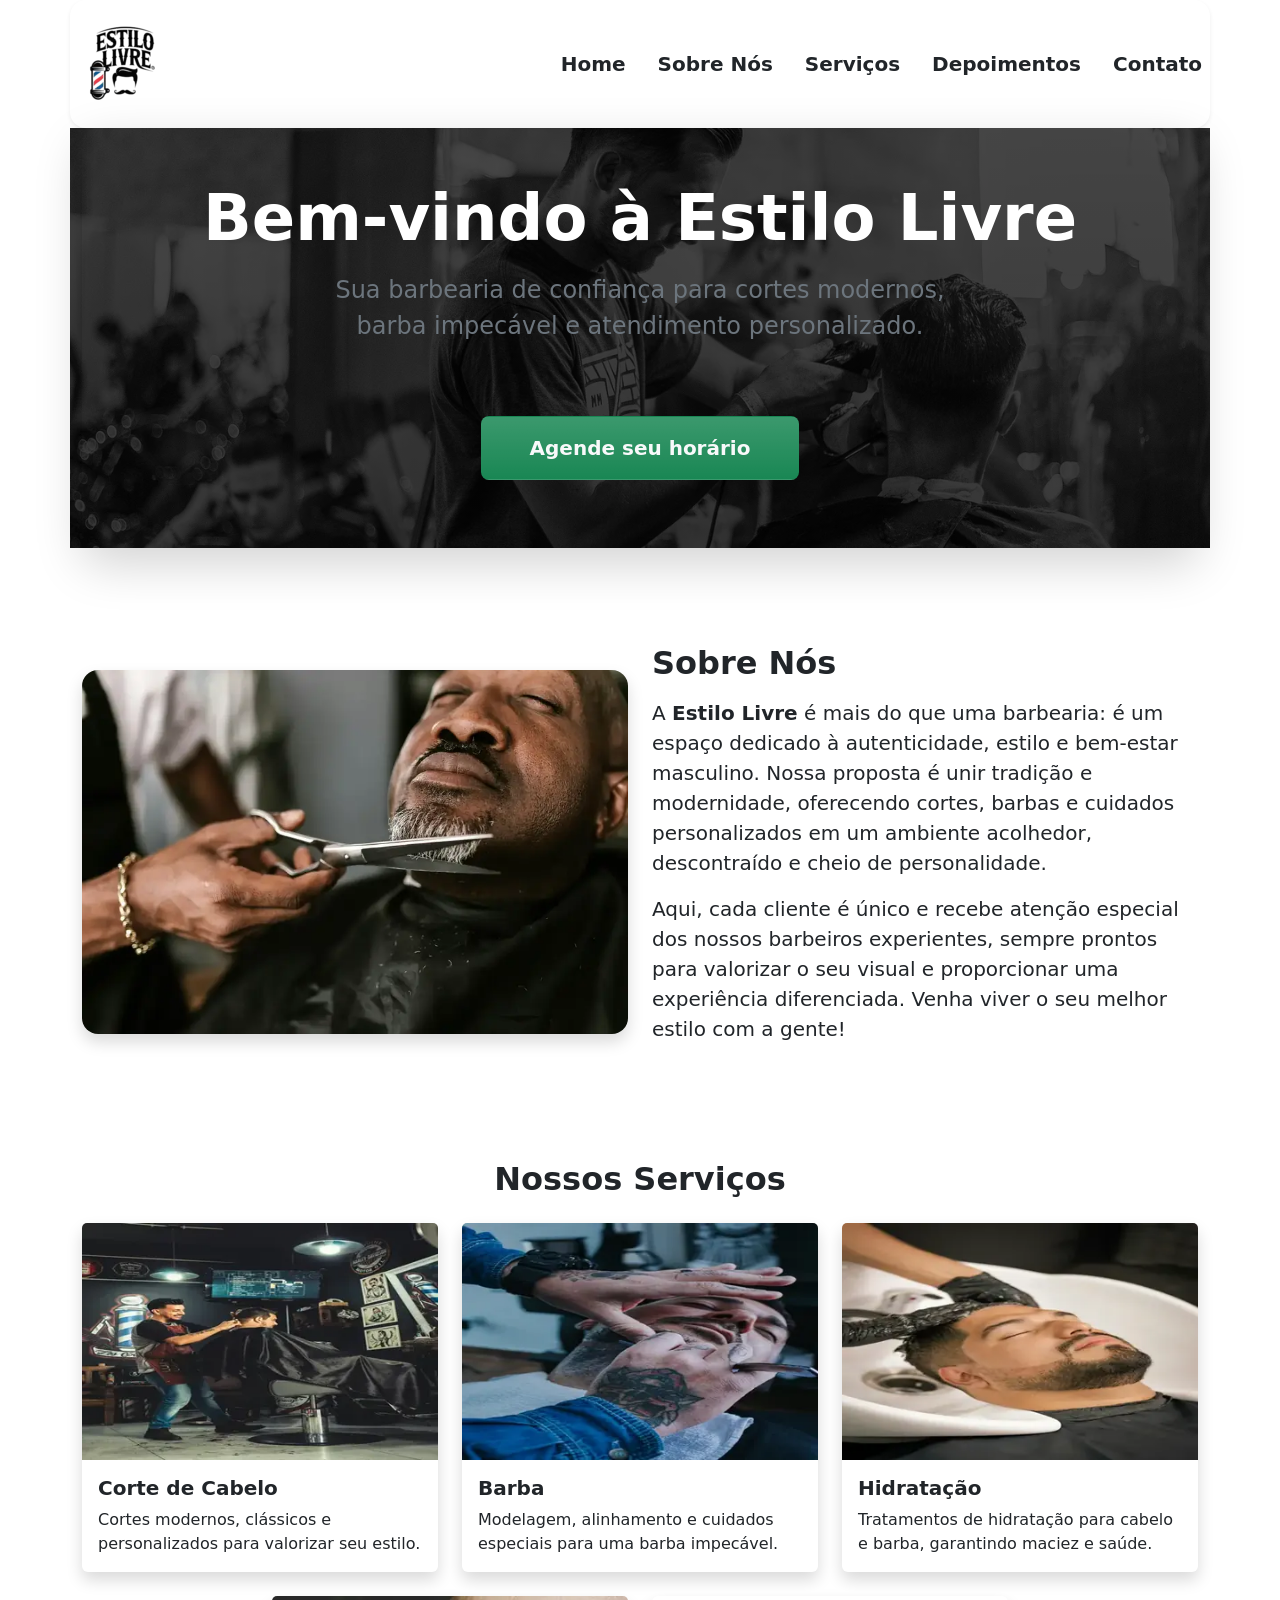
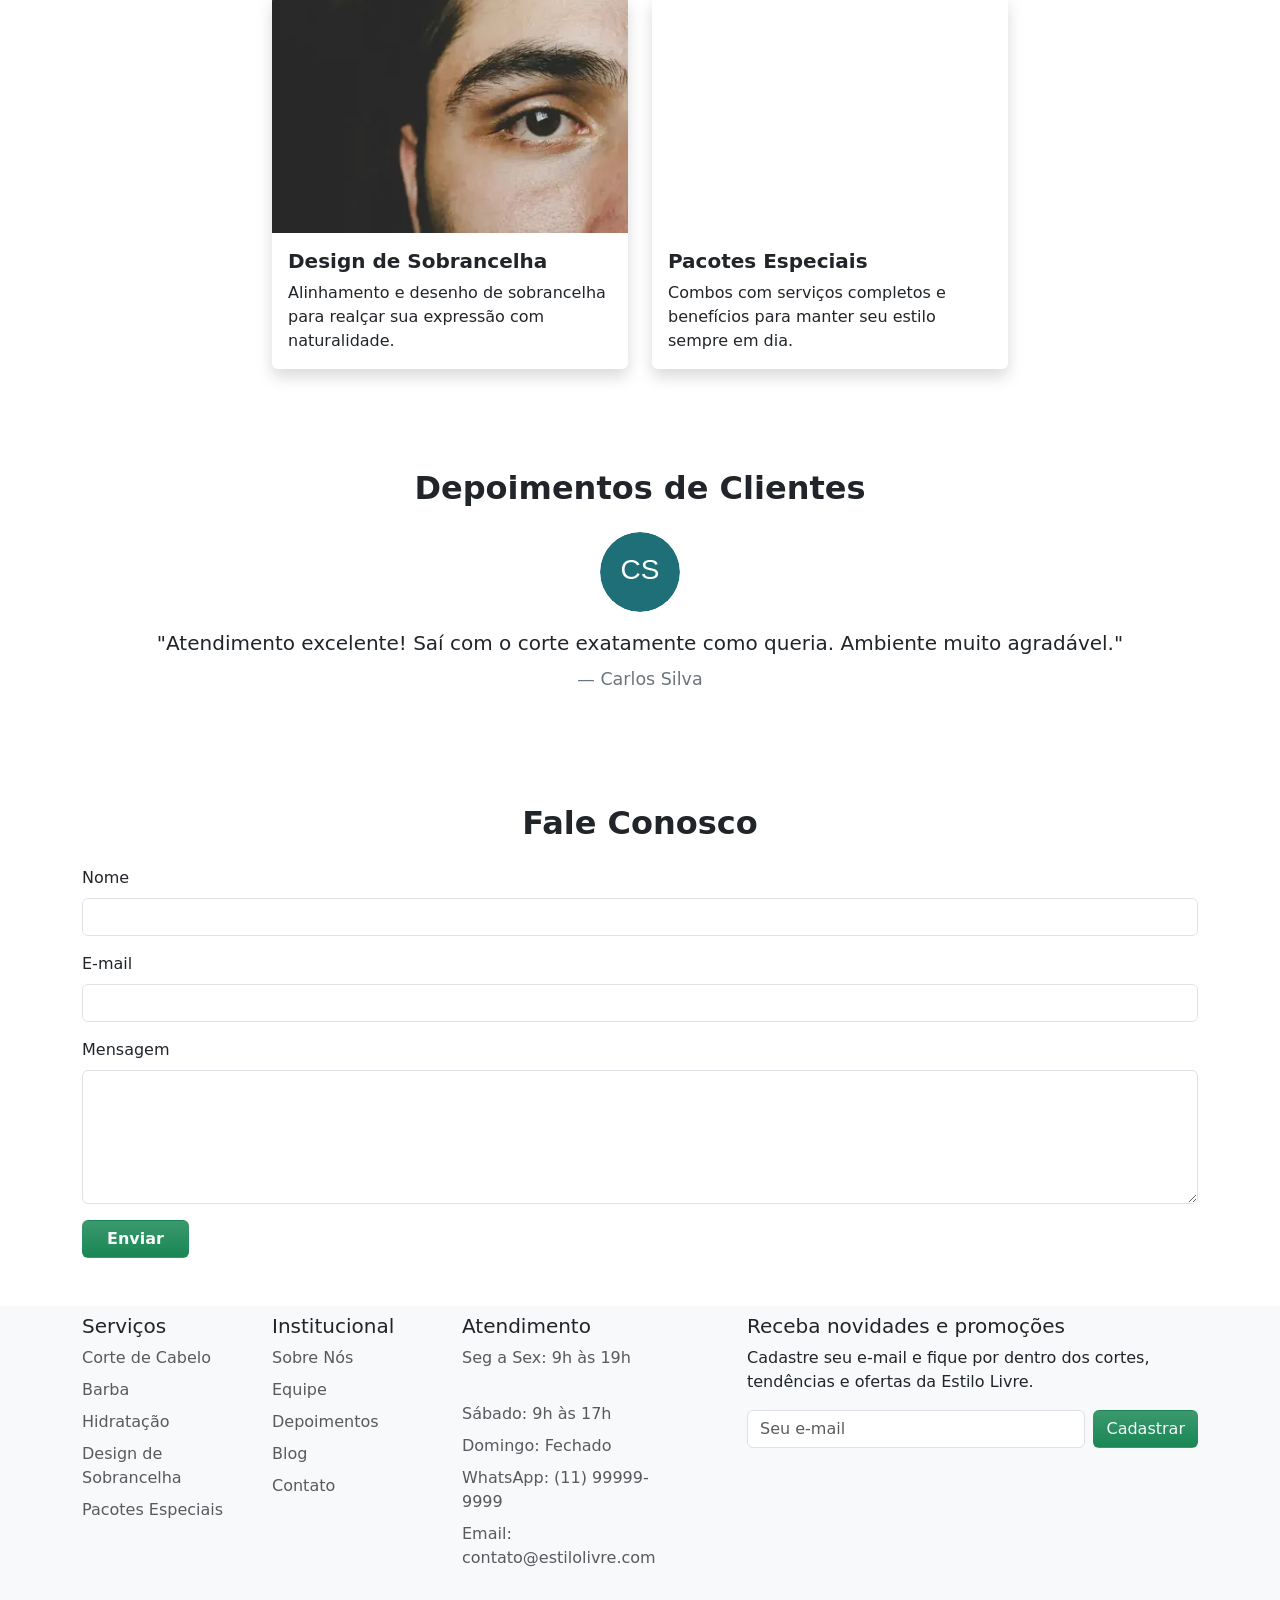
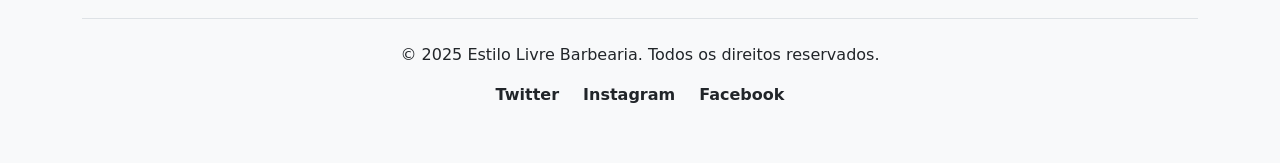
==== commit f92bff9a: "perf: reduz cls com layout estavel e aspect-ratio" ====
--- a/index.min.html
+++ b/index.min.html
@@ -1 +1 @@
-<!DOCTYPE html><html lang="pt-BR"><head><meta charset="UTF-8"><meta name="viewport" content="width=device-width, initial-scale=1.0"><link rel="preconnect" href="https://cdn.jsdelivr.net" crossorigin><link rel="stylesheet" href="https://cdn.jsdelivr.net/npm/bootstrap@5.3.6/dist/css/bootstrap.min.css" integrity="sha384-4Q6Gf2aSP4eDXB8Miphtr37CMZZQ5oXLH2yaXMJ2w8e2ZtHTl7GptT4jmndRuHDT" crossorigin="anonymous" media="print" onload="this.media='all'"><noscript><link href="https://cdn.jsdelivr.net/npm/bootstrap@5.3.6/dist/css/bootstrap.min.css" rel="stylesheet" integrity="sha384-4Q6Gf2aSP4eDXB8Miphtr37CMZZQ5oXLH2yaXMJ2w8e2ZtHTl7GptT4jmndRuHDT" crossorigin="anonymous"></noscript><link rel="preload" as="image" href="assets/imagens/bg-banner.webp" fetchpriority="high"><meta name="description" content="Página de exemplo para uma barbearia fictícia chamada Estilo Livre, com informações sobre serviços, depoimentos e contato."><meta name="keywords" content="barbearia, estilo livre, cortes de cabelo, barba, hidratação, depoimentos, contato"><meta name="author" content="Ricardo Vieira"><link rel="icon" href="assets/imagens/tesoura.ico" type="image/x-icon"><link rel="stylesheet" href="assets/css/style.min.css" media="print" onload="this.media='all'"><noscript><link rel="stylesheet" href="assets/css/style.min.css"></noscript><title>Estilo Livre</title></head><body><main><section class="container px-0 px-sm-0"><nav class="navbar navbar-expand-lg navbar-dark shadow-sm rounded-4 mt-0 mb-0 py-1 px-2 px-sm-0" style="background: transparent !important;"><div class="container-fluid px-6 px-sm-0"><a class="navbar-brand fw-bold fs-3 d-flex align-items-center gap-2" href="index.html"><img src="assets/imagens/logo.webp" alt="logo da pagina estilo livre" class="img-fluid logo-navbar" width="220" height="110" loading="eager" decoding="async" fetchpriority="high"></a><button class="navbar-toggler" type="button" data-bs-toggle="collapse" data-bs-target="#navbarNav" aria-controls="navbarNav" aria-expanded="false" aria-label="Toggle navigation"><span class="navbar-toggler-icon" style="filter: invert(1) grayscale(1) brightness(0.2);"></span></button><div class="collapse navbar-collapse" id="navbarNav"><ul class="navbar-nav ms-auto gap-3"><li class="nav-item"><a class="nav-link active fw-semibold text-dark fs-5" aria-current="page" href="index.html">Home</a></li><li class="nav-item"><a class="nav-link fw-semibold text-dark fs-5" href="#sobre">Sobre Nós</a></li><li class="nav-item"><a class="nav-link fw-semibold text-dark fs-5" href="#servicos">Serviços</a></li><li class="nav-item"><a class="nav-link fw-semibold text-dark fs-5" href="#depoimentos">Depoimentos</a></li><li class="nav-item"><a class="nav-link pr-0 fw-semibold text-dark fs-5" href="#contato">Contato</a></li></ul></div></div></nav></section><section class="banner animacao-lateral-esquerda animar-transicao"><div class="container"><div class="jumbotron text-center py-5 bg-dark text-white rounded-4 shadow-lg"><h1 class="display-3 fw-bold mb-3">Bem-vindo à Estilo Livre</h1><p class="lead fs-4 mb-4 text-secondary">Sua barbearia de confiança para cortes modernos, <br> barba impecável e atendimento personalizado.</p><hr class="my-4 border-0"><p class="lead"><button class="btn bg-success bg-gradient btn-lg px-5 py-3 fw-semibold text-light" type="button" data-bs-toggle="modal" data-bs-target="#modalAgendamento">Agende seu horário</button></p></div></div></section><section class="sobre mb-5 mt-5 animacao-lateral-direita animar-transicao" id="sobre"><div class="container py-5"><div class="row align-items-center"><div class="col-md-6 mb-4 mb-md-0"><img src="assets/imagens/sobre-400.webp" alt="Barbearia Estilo Livre" srcset="assets/imagens/sobre-400.webp 400w, assets/imagens/sobre-800.webp 800w, assets/imagens/sobre.webp 900w" sizes="(max-width: 576px) 100vw, (max-width: 992px) 50vw, 540px" class="img-fluid rounded-4 shadow" loading="lazy" decoding="async" width="900" height="600"></div><div class="col-md-6"><h2 class="fw-bold mb-3">Sobre Nós</h2><p class="fs-5">A <strong>Estilo Livre</strong> é mais do que uma barbearia: é um espaço dedicado à autenticidade, estilo e bem-estar masculino. Nossa proposta é unir tradição e modernidade, oferecendo cortes, barbas e cuidados personalizados em um ambiente acolhedor, descontraído e cheio de personalidade.</p><p class="fs-5">Aqui, cada cliente é único e recebe atenção especial dos nossos barbeiros experientes, sempre prontos para valorizar o seu visual e proporcionar uma experiência diferenciada. Venha viver o seu melhor estilo com a gente!</p></div></div></div></section><section class="servicos mb-5 animacao-lateral-esquerda animar-transicao" id="servicos"><div class="container py-1"><h2 class="fw-bold mb-4 text-center">Nossos Serviços</h2><div class="row g-4 justify-content-center"><div class="col-md-4 col-sm-6"><div class="card h-100 shadow border-0"><img src="assets/imagens/corte-cabelo-400.webp" class="card-img-top" alt="Corte de Cabelo" srcset="assets/imagens/corte-cabelo-400.webp 400w, assets/imagens/corte-cabelo.webp 800w" sizes="(max-width: 768px) 100vw, (max-width: 992px) 50vw, 388px" loading="lazy" decoding="async" width="800" height="533"><div class="card-body"><h5 class="card-title fw-bold">Corte de Cabelo</h5><p class="card-text">Cortes modernos, clássicos e personalizados para valorizar seu estilo.</p></div></div></div><div class="col-md-4 col-sm-6"><div class="card h-100 shadow border-0"><img src="assets/imagens/barba-400.webp" class="card-img-top" alt="Barba" loading="lazy" srcset="assets/imagens/barba-400.webp 400w, assets/imagens/barba.webp 800w" sizes="(max-width: 768px) 100vw, (max-width: 992px) 50vw, 388px" decoding="async" width="800" height="533"><div class="card-body"><h5 class="card-title fw-bold">Barba</h5><p class="card-text">Modelagem, alinhamento e cuidados especiais para uma barba impecável.</p></div></div></div><div class="col-md-4 col-sm-6"><div class="card h-100 shadow border-0"><img src="assets/imagens/hidratacao-400.webp" class="card-img-top" alt="Hidratação" srcset="assets/imagens/hidratacao-400.webp 400w, assets/imagens/hidratacao.webp 800w" sizes="(max-width: 768px) 100vw, (max-width: 992px) 50vw, 388px" loading="lazy" decoding="async" width="800" height="533"><div class="card-body"><h5 class="card-title fw-bold">Hidratação</h5><p class="card-text">Tratamentos de hidratação para cabelo e barba, garantindo maciez e saúde.</p></div></div></div><div class="col-md-4 col-sm-6"><div class="card h-100 shadow border-0"><img src="assets/imagens/sobrancelha-400.webp" class="card-img-top" alt="Design de Sobrancelha" srcset="assets/imagens/sobrancelha-400.webp 400w, assets/imagens/sobrancelha.webp 800w" sizes="(max-width: 768px) 100vw, (max-width: 992px) 50vw, 388px" loading="lazy" decoding="async" width="800" height="533"><div class="card-body"><h5 class="card-title fw-bold">Design de Sobrancelha</h5><p class="card-text">Alinhamento e desenho de sobrancelha para realçar sua expressão com naturalidade.</p></div></div></div><div class="col-md-4 col-sm-6"><div class="card h-100 shadow border-0"><img src="assets/imagens/bg-banner-400.webp" class="card-img-top" alt="Pacotes Especiais" srcset="assets/imagens/bg-banner-400.webp 400w, assets/imagens/bg-banner.webp 800w" sizes="(max-width: 768px) 100vw, (max-width: 992px) 50vw, 388px" loading="lazy" decoding="async" width="800" height="533"><div class="card-body"><h5 class="card-title fw-bold">Pacotes Especiais</h5><p class="card-text">Combos com serviços completos e benefícios para manter seu estilo sempre em dia.</p></div></div></div></div></div></section><section class="depoimentos mb-5 animacao-lateral-direita animar-transicao" id="depoimentos"><div class="container py-5"><h2 class="fw-bold mb-4 text-center">Depoimentos de Clientes</h2><div id="carouselDepoimentos" class="carousel slide" data-bs-ride="carousel"><div class="carousel-inner"><div class="carousel-item active"><div class="d-flex flex-column align-items-center"><img src="assets/imagens/depoimentos/cliente-1.svg" class="rounded-circle mb-3" width="80" height="80" alt="Cliente 1" loading="lazy" decoding="async"><blockquote class="blockquote text-center"><p class="mb-2">"Atendimento excelente! Saí com o corte exatamente como queria. Ambiente muito agradável."</p><footer class="blockquote-footer mt-2">Carlos Silva</footer></blockquote></div></div><div class="carousel-item"><div class="d-flex flex-column align-items-center"><img src="assets/imagens/depoimentos/cliente-2.svg" class="rounded-circle mb-3" width="80" height="80" alt="Cliente 2" loading="lazy" decoding="async"><blockquote class="blockquote text-center"><p class="mb-2">"Profissionais atenciosos e serviço de primeira. Recomendo a todos!" </p><footer class="blockquote-footer mt-2">João Pereira</footer></blockquote></div></div><div class="carousel-item"><div class="d-flex flex-column align-items-center"><img src="assets/imagens/depoimentos/cliente-3.svg" class="rounded-circle mb-3" width="80" height="80" alt="Cliente 3" loading="lazy" decoding="async"><blockquote class="blockquote text-center"><p class="mb-2">"A barbearia tem um clima incrível e os barbeiros são muito qualificados. Sempre volto!"</p><footer class="blockquote-footer mt-2">Marcos Souza</footer></blockquote></div></div><div class="carousel-item"><div class="d-flex flex-column align-items-center"><img src="assets/imagens/depoimentos/cliente-4.svg" class="rounded-circle mb-3" width="80" height="80" alt="Cliente 4" loading="lazy" decoding="async"><blockquote class="blockquote text-center"><p class="mb-2">"Ambiente acolhedor e profissionais muito simpáticos. Recomendo demais!"</p><footer class="blockquote-footer mt-2">Eduardo Lima</footer></blockquote></div></div><div class="carousel-item"><div class="d-flex flex-column align-items-center"><img src="assets/imagens/depoimentos/cliente-5.svg" class="rounded-circle mb-3" width="80" height="80" alt="Cliente 5" loading="lazy" decoding="async"><blockquote class="blockquote text-center"><p class="mb-2">"Serviço excelente, pontualidade e corte impecável. Voltarei sempre!"</p><footer class="blockquote-footer mt-2">Rafael Torres</footer></blockquote></div></div></div><button class="carousel-control-prev" type="button" data-bs-target="#carouselDepoimentos" data-bs-slide="prev"><span class="carousel-control-prev-icon" aria-hidden="true"></span><span class="visually-hidden">Anterior</span></button><button class="carousel-control-next" type="button" data-bs-target="#carouselDepoimentos" data-bs-slide="next"><span class="carousel-control-next-icon" aria-hidden="true"></span><span class="visually-hidden">Próximo</span></button></div></div></section><section class="contato animacao-lateral-esquerda animar-transicao" id="contato"><div class="container"><h2 class="fw-bold mb-4 text-center">Fale Conosco</h2><form><div class="mb-3"><label for="nome" class="form-label">Nome</label><input type="text" class="form-control" id="nome" name="nome" required></div><div class="mb-3"><label for="email" class="form-label">E-mail</label><input type="email" class="form-control" id="email" name="email" required></div><div class="mb-3"><label for="mensagem" class="form-label">Mensagem</label><textarea class="form-control" id="mensagem" name="mensagem" rows="5" required></textarea></div><button type="submit" class="btn bg-success bg-gradient fw-semibold px-4 text-light">Enviar</button></form></div></section></main><div class="modal fade" id="modalAgendamento" tabindex="-1" aria-labelledby="modalAgendamentoLabel" data-bs-backdrop="static" data-bs-keyboard="false" aria-hidden="true"><div class="modal-dialog modal-dialog-centered"><div class="modal-content"><div class="modal-header"><h5 class="modal-title" id="modalAgendamentoLabel">Agende seu horário</h5><button type="button" class="btn-close" data-bs-dismiss="modal" aria-label="Fechar"></button></div><div class="modal-body"><form id="formAgendamento"><div class="mb-3"><label for="agendamentoNome" class="form-label">Nome completo</label><input type="text" class="form-control" id="agendamentoNome" required></div><div class="mb-3"><label for="agendamentoTelefone" class="form-label">Telefone</label><input type="tel" class="form-control" id="agendamentoTelefone" placeholder="(11) 99999-9999" required></div><div class="mb-3"><label for="agendamentoServico" class="form-label">Serviço</label><select class="form-select" id="agendamentoServico" required><option value="" selected disabled>Selecione um serviço</option><option>Corte de Cabelo</option><option>Barba</option><option>Hidratação</option><option>Design de Sobrancelha</option><option>Pacotes Especiais</option></select></div><div class="row g-3"><div class="col-md-6"><label for="agendamentoData" class="form-label">Data</label><input type="date" class="form-control" id="agendamentoData" required></div><div class="col-md-6"><label for="agendamentoHora" class="form-label">Horário</label><input type="time" class="form-control" id="agendamentoHora" required></div></div><div class="mt-3"><label for="agendamentoObservacoes" class="form-label">Observações</label><textarea class="form-control" id="agendamentoObservacoes" rows="3" placeholder="Opcional"></textarea></div><button type="submit" class="btn bg-success bg-gradient text-light w-100 mt-4">Solicitar agendamento</button></form><div id="confirmacaoAgendamento" class="d-none text-center" aria-live="polite"><h6 class="fw-bold mb-3">Agendamento enviado com sucesso!</h6><p class="mb-4">Recebemos sua solicitação e em breve entraremos em contato para confirmar seu horário.</p><button type="button" class="btn bg-success bg-gradient text-light" id="btnVoltarInicio">Voltar para página inicial</button></div></div></div></div></div><footer class="py-2 bg-body-tertiary mt-5 animacao-lateral-direita animar-transicao"><div class="container"><div class="row"><div class="col-6 col-md-2 mb-3"><h5>Serviços</h5><ul class="nav flex-column"><li class="nav-item mb-2"><a href="#" class="nav-link p-0 text-muted">Corte de Cabelo</a></li><li class="nav-item mb-2"><a href="#" class="nav-link p-0 text-muted">Barba</a></li><li class="nav-item mb-2"><a href="#" class="nav-link p-0 text-muted">Hidratação</a></li><li class="nav-item mb-2"><a href="#" class="nav-link p-0 text-muted">Design de Sobrancelha</a></li><li class="nav-item mb-2"><a href="#" class="nav-link p-0 text-muted">Pacotes Especiais</a></li></ul></div><div class="col-6 col-md-2 mb-3"><h5>Institucional</h5><ul class="nav flex-column"><li class="nav-item mb-2"><a href="#" class="nav-link p-0 text-muted">Sobre Nós</a></li><li class="nav-item mb-2"><a href="#" class="nav-link p-0 text-muted">Equipe</a></li><li class="nav-item mb-2"><a href="#" class="nav-link p-0 text-muted">Depoimentos</a></li><li class="nav-item mb-2"><a href="#" class="nav-link p-0 text-muted">Blog</a></li><li class="nav-item mb-2"><a href="#" class="nav-link p-0 text-muted">Contato</a></li></ul></div><div class="col-6 col-md-2 mb-3"><h5>Atendimento</h5><ul class="nav flex-column"><li class="nav-item mb-2"><span class="nav-link p-0 text-muted">Seg a Sex: 9h às 19h</span></li><li class="nav-item mb-2"><span class="nav-link p-0 text-muted">Sábado: 9h às 17h</span></li><li class="nav-item mb-2"><span class="nav-link p-0 text-muted">Domingo: Fechado</span></li><li class="nav-item mb-2"><span class="nav-link p-0 text-muted">WhatsApp: (11) 99999-9999</span></li><li class="nav-item mb-2"><span class="nav-link p-0 text-muted">Email: contato@estilolivre.com</span></li></ul></div><div class="col-md-5 offset-md-1 mb-3 text-center text-sm-start mt-4 mt-sm-0"><form><h5>Receba novidades e promoções</h5><p>Cadastre seu e-mail e fique por dentro dos cortes, tendências e ofertas da Estilo Livre.</p><div class="d-flex flex-column flex-sm-row w-100 gap-2"><label for="newsletter1" class="visually-hidden">E-mail</label><input id="newsletter1" type="text" class="form-control" placeholder="Seu e-mail"><button class="btn bg-success bg-gradient text-light" type="button">Cadastrar</button></div></form></div></div><div class="d-flex flex-column align-items-center py-4 my-4 border-top"><p class="text-center">&copy; 2025 Estilo Livre Barbearia. Todos os direitos reservados.</p><ul class="list-unstyled d-flex justify-content-center gap-4 mb-0 p-0"><li><a class="link-dark text-decoration-none fw-semibold" href="#" aria-label="Twitter">Twitter</a></li><li><a class="link-dark text-decoration-none fw-semibold" href="#" aria-label="Instagram">Instagram</a></li><li><a class="link-dark text-decoration-none fw-semibold" href="#" aria-label="Facebook">Facebook</a></li></ul></div></div></footer><script src="https://cdn.jsdelivr.net/npm/bootstrap@5.3.6/dist/js/bootstrap.bundle.min.js" integrity="sha384-j1CDi7MgGQ12Z7Qab0qlWQ/Qqz24Gc6BM0thvEMVjHnfYGF0rmFCozFSxQBxwHKO" crossorigin="anonymous"></script><script src="assets/js/app.min.js" defer></script></body></html>+<!DOCTYPE html><html lang="pt-BR"><head><meta charset="UTF-8"><meta name="viewport" content="width=device-width, initial-scale=1.0"><link rel="preconnect" href="https://cdn.jsdelivr.net" crossorigin><link href="https://cdn.jsdelivr.net/npm/bootstrap@5.3.6/dist/css/bootstrap.min.css" rel="stylesheet" integrity="sha384-4Q6Gf2aSP4eDXB8Miphtr37CMZZQ5oXLH2yaXMJ2w8e2ZtHTl7GptT4jmndRuHDT" crossorigin="anonymous"><link rel="preload" as="image" href="assets/imagens/bg-banner.webp" fetchpriority="high"><meta name="description" content="Página de exemplo para uma barbearia fictícia chamada Estilo Livre, com informações sobre serviços, depoimentos e contato."><meta name="keywords" content="barbearia, estilo livre, cortes de cabelo, barba, hidratação, depoimentos, contato"><meta name="author" content="Ricardo Vieira"><link rel="icon" href="assets/imagens/tesoura.ico" type="image/x-icon"><link rel="stylesheet" href="assets/css/style.min.css"><title>Estilo Livre</title></head><body><main><section class="container px-0 px-sm-0"><nav class="navbar navbar-expand-lg navbar-dark shadow-sm rounded-4 mt-0 mb-0 py-1 px-2 px-sm-0" style="background: transparent !important;"><div class="container-fluid px-6 px-sm-0"><a class="navbar-brand fw-bold fs-3 d-flex align-items-center gap-2" href="index.html"><img src="assets/imagens/logo.webp" alt="logo da pagina estilo livre" class="img-fluid logo-navbar" width="220" height="110" loading="eager" decoding="async" fetchpriority="high"></a><button class="navbar-toggler" type="button" data-bs-toggle="collapse" data-bs-target="#navbarNav" aria-controls="navbarNav" aria-expanded="false" aria-label="Toggle navigation"><span class="navbar-toggler-icon" style="filter: invert(1) grayscale(1) brightness(0.2);"></span></button><div class="collapse navbar-collapse" id="navbarNav"><ul class="navbar-nav ms-auto gap-3"><li class="nav-item"><a class="nav-link active fw-semibold text-dark fs-5" aria-current="page" href="index.html">Home</a></li><li class="nav-item"><a class="nav-link fw-semibold text-dark fs-5" href="#sobre">Sobre Nós</a></li><li class="nav-item"><a class="nav-link fw-semibold text-dark fs-5" href="#servicos">Serviços</a></li><li class="nav-item"><a class="nav-link fw-semibold text-dark fs-5" href="#depoimentos">Depoimentos</a></li><li class="nav-item"><a class="nav-link pr-0 fw-semibold text-dark fs-5" href="#contato">Contato</a></li></ul></div></div></nav></section><section class="banner animacao-lateral-esquerda animar-transicao"><div class="container"><div class="jumbotron text-center py-5 bg-dark text-white rounded-4 shadow-lg"><h1 class="display-3 fw-bold mb-3">Bem-vindo à Estilo Livre</h1><p class="lead fs-4 mb-4 text-secondary">Sua barbearia de confiança para cortes modernos, <br> barba impecável e atendimento personalizado.</p><hr class="my-4 border-0"><p class="lead"><button class="btn bg-success bg-gradient btn-lg px-5 py-3 fw-semibold text-light" type="button" data-bs-toggle="modal" data-bs-target="#modalAgendamento">Agende seu horário</button></p></div></div></section><section class="sobre mb-5 mt-5 animacao-lateral-direita animar-transicao" id="sobre"><div class="container py-5"><div class="row align-items-center"><div class="col-md-6 mb-4 mb-md-0"><img src="assets/imagens/sobre-400.webp" alt="Barbearia Estilo Livre" srcset="assets/imagens/sobre-400.webp 400w, assets/imagens/sobre-800.webp 800w, assets/imagens/sobre.webp 900w" sizes="(max-width: 576px) 100vw, (max-width: 992px) 50vw, 540px" class="img-fluid rounded-4 shadow" loading="lazy" decoding="async" width="900" height="600"></div><div class="col-md-6"><h2 class="fw-bold mb-3">Sobre Nós</h2><p class="fs-5">A <strong>Estilo Livre</strong> é mais do que uma barbearia: é um espaço dedicado à autenticidade, estilo e bem-estar masculino. Nossa proposta é unir tradição e modernidade, oferecendo cortes, barbas e cuidados personalizados em um ambiente acolhedor, descontraído e cheio de personalidade.</p><p class="fs-5">Aqui, cada cliente é único e recebe atenção especial dos nossos barbeiros experientes, sempre prontos para valorizar o seu visual e proporcionar uma experiência diferenciada. Venha viver o seu melhor estilo com a gente!</p></div></div></div></section><section class="servicos mb-5 animacao-lateral-esquerda animar-transicao" id="servicos"><div class="container py-1"><h2 class="fw-bold mb-4 text-center">Nossos Serviços</h2><div class="row g-4 justify-content-center"><div class="col-md-4 col-sm-6"><div class="card h-100 shadow border-0"><img src="assets/imagens/corte-cabelo-400.webp" class="card-img-top" alt="Corte de Cabelo" srcset="assets/imagens/corte-cabelo-400.webp 400w, assets/imagens/corte-cabelo.webp 800w" sizes="(max-width: 768px) 100vw, (max-width: 992px) 50vw, 388px" loading="lazy" decoding="async" width="800" height="533"><div class="card-body"><h5 class="card-title fw-bold">Corte de Cabelo</h5><p class="card-text">Cortes modernos, clássicos e personalizados para valorizar seu estilo.</p></div></div></div><div class="col-md-4 col-sm-6"><div class="card h-100 shadow border-0"><img src="assets/imagens/barba-400.webp" class="card-img-top" alt="Barba" loading="lazy" srcset="assets/imagens/barba-400.webp 400w, assets/imagens/barba.webp 800w" sizes="(max-width: 768px) 100vw, (max-width: 992px) 50vw, 388px" decoding="async" width="800" height="533"><div class="card-body"><h5 class="card-title fw-bold">Barba</h5><p class="card-text">Modelagem, alinhamento e cuidados especiais para uma barba impecável.</p></div></div></div><div class="col-md-4 col-sm-6"><div class="card h-100 shadow border-0"><img src="assets/imagens/hidratacao-400.webp" class="card-img-top" alt="Hidratação" srcset="assets/imagens/hidratacao-400.webp 400w, assets/imagens/hidratacao.webp 800w" sizes="(max-width: 768px) 100vw, (max-width: 992px) 50vw, 388px" loading="lazy" decoding="async" width="800" height="533"><div class="card-body"><h5 class="card-title fw-bold">Hidratação</h5><p class="card-text">Tratamentos de hidratação para cabelo e barba, garantindo maciez e saúde.</p></div></div></div><div class="col-md-4 col-sm-6"><div class="card h-100 shadow border-0"><img src="assets/imagens/sobrancelha-400.webp" class="card-img-top" alt="Design de Sobrancelha" srcset="assets/imagens/sobrancelha-400.webp 400w, assets/imagens/sobrancelha.webp 800w" sizes="(max-width: 768px) 100vw, (max-width: 992px) 50vw, 388px" loading="lazy" decoding="async" width="800" height="533"><div class="card-body"><h5 class="card-title fw-bold">Design de Sobrancelha</h5><p class="card-text">Alinhamento e desenho de sobrancelha para realçar sua expressão com naturalidade.</p></div></div></div><div class="col-md-4 col-sm-6"><div class="card h-100 shadow border-0"><img src="assets/imagens/bg-banner-400.webp" class="card-img-top" alt="Pacotes Especiais" srcset="assets/imagens/bg-banner-400.webp 400w, assets/imagens/bg-banner.webp 800w" sizes="(max-width: 768px) 100vw, (max-width: 992px) 50vw, 388px" loading="lazy" decoding="async" width="800" height="533"><div class="card-body"><h5 class="card-title fw-bold">Pacotes Especiais</h5><p class="card-text">Combos com serviços completos e benefícios para manter seu estilo sempre em dia.</p></div></div></div></div></div></section><section class="depoimentos mb-5 animacao-lateral-direita animar-transicao" id="depoimentos"><div class="container py-5"><h2 class="fw-bold mb-4 text-center">Depoimentos de Clientes</h2><div id="carouselDepoimentos" class="carousel slide" data-bs-ride="carousel"><div class="carousel-inner"><div class="carousel-item active"><div class="d-flex flex-column align-items-center"><img src="assets/imagens/depoimentos/cliente-1.svg" class="rounded-circle mb-3" width="80" height="80" alt="Cliente 1" loading="lazy" decoding="async"><blockquote class="blockquote text-center"><p class="mb-2">"Atendimento excelente! Saí com o corte exatamente como queria. Ambiente muito agradável."</p><footer class="blockquote-footer mt-2">Carlos Silva</footer></blockquote></div></div><div class="carousel-item"><div class="d-flex flex-column align-items-center"><img src="assets/imagens/depoimentos/cliente-2.svg" class="rounded-circle mb-3" width="80" height="80" alt="Cliente 2" loading="lazy" decoding="async"><blockquote class="blockquote text-center"><p class="mb-2">"Profissionais atenciosos e serviço de primeira. Recomendo a todos!" </p><footer class="blockquote-footer mt-2">João Pereira</footer></blockquote></div></div><div class="carousel-item"><div class="d-flex flex-column align-items-center"><img src="assets/imagens/depoimentos/cliente-3.svg" class="rounded-circle mb-3" width="80" height="80" alt="Cliente 3" loading="lazy" decoding="async"><blockquote class="blockquote text-center"><p class="mb-2">"A barbearia tem um clima incrível e os barbeiros são muito qualificados. Sempre volto!"</p><footer class="blockquote-footer mt-2">Marcos Souza</footer></blockquote></div></div><div class="carousel-item"><div class="d-flex flex-column align-items-center"><img src="assets/imagens/depoimentos/cliente-4.svg" class="rounded-circle mb-3" width="80" height="80" alt="Cliente 4" loading="lazy" decoding="async"><blockquote class="blockquote text-center"><p class="mb-2">"Ambiente acolhedor e profissionais muito simpáticos. Recomendo demais!"</p><footer class="blockquote-footer mt-2">Eduardo Lima</footer></blockquote></div></div><div class="carousel-item"><div class="d-flex flex-column align-items-center"><img src="assets/imagens/depoimentos/cliente-5.svg" class="rounded-circle mb-3" width="80" height="80" alt="Cliente 5" loading="lazy" decoding="async"><blockquote class="blockquote text-center"><p class="mb-2">"Serviço excelente, pontualidade e corte impecável. Voltarei sempre!"</p><footer class="blockquote-footer mt-2">Rafael Torres</footer></blockquote></div></div></div><button class="carousel-control-prev" type="button" data-bs-target="#carouselDepoimentos" data-bs-slide="prev"><span class="carousel-control-prev-icon" aria-hidden="true"></span><span class="visually-hidden">Anterior</span></button><button class="carousel-control-next" type="button" data-bs-target="#carouselDepoimentos" data-bs-slide="next"><span class="carousel-control-next-icon" aria-hidden="true"></span><span class="visually-hidden">Próximo</span></button></div></div></section><section class="contato animacao-lateral-esquerda animar-transicao" id="contato"><div class="container"><h2 class="fw-bold mb-4 text-center">Fale Conosco</h2><form><div class="mb-3"><label for="nome" class="form-label">Nome</label><input type="text" class="form-control" id="nome" name="nome" required></div><div class="mb-3"><label for="email" class="form-label">E-mail</label><input type="email" class="form-control" id="email" name="email" required></div><div class="mb-3"><label for="mensagem" class="form-label">Mensagem</label><textarea class="form-control" id="mensagem" name="mensagem" rows="5" required></textarea></div><button type="submit" class="btn bg-success bg-gradient fw-semibold px-4 text-light">Enviar</button></form></div></section></main><div class="modal fade" id="modalAgendamento" tabindex="-1" aria-labelledby="modalAgendamentoLabel" data-bs-backdrop="static" data-bs-keyboard="false" aria-hidden="true"><div class="modal-dialog modal-dialog-centered"><div class="modal-content"><div class="modal-header"><h5 class="modal-title" id="modalAgendamentoLabel">Agende seu horário</h5><button type="button" class="btn-close" data-bs-dismiss="modal" aria-label="Fechar"></button></div><div class="modal-body"><form id="formAgendamento"><div class="mb-3"><label for="agendamentoNome" class="form-label">Nome completo</label><input type="text" class="form-control" id="agendamentoNome" required></div><div class="mb-3"><label for="agendamentoTelefone" class="form-label">Telefone</label><input type="tel" class="form-control" id="agendamentoTelefone" placeholder="(11) 99999-9999" required></div><div class="mb-3"><label for="agendamentoServico" class="form-label">Serviço</label><select class="form-select" id="agendamentoServico" required><option value="" selected disabled>Selecione um serviço</option><option>Corte de Cabelo</option><option>Barba</option><option>Hidratação</option><option>Design de Sobrancelha</option><option>Pacotes Especiais</option></select></div><div class="row g-3"><div class="col-md-6"><label for="agendamentoData" class="form-label">Data</label><input type="date" class="form-control" id="agendamentoData" required></div><div class="col-md-6"><label for="agendamentoHora" class="form-label">Horário</label><input type="time" class="form-control" id="agendamentoHora" required></div></div><div class="mt-3"><label for="agendamentoObservacoes" class="form-label">Observações</label><textarea class="form-control" id="agendamentoObservacoes" rows="3" placeholder="Opcional"></textarea></div><button type="submit" class="btn bg-success bg-gradient text-light w-100 mt-4">Solicitar agendamento</button></form><div id="confirmacaoAgendamento" class="d-none text-center" aria-live="polite"><h6 class="fw-bold mb-3">Agendamento enviado com sucesso!</h6><p class="mb-4">Recebemos sua solicitação e em breve entraremos em contato para confirmar seu horário.</p><button type="button" class="btn bg-success bg-gradient text-light" id="btnVoltarInicio">Voltar para página inicial</button></div></div></div></div></div><footer class="py-2 bg-body-tertiary mt-5 animacao-lateral-direita animar-transicao"><div class="container"><div class="row"><div class="col-6 col-md-2 mb-3"><h5>Serviços</h5><ul class="nav flex-column"><li class="nav-item mb-2"><a href="#" class="nav-link p-0 text-muted">Corte de Cabelo</a></li><li class="nav-item mb-2"><a href="#" class="nav-link p-0 text-muted">Barba</a></li><li class="nav-item mb-2"><a href="#" class="nav-link p-0 text-muted">Hidratação</a></li><li class="nav-item mb-2"><a href="#" class="nav-link p-0 text-muted">Design de Sobrancelha</a></li><li class="nav-item mb-2"><a href="#" class="nav-link p-0 text-muted">Pacotes Especiais</a></li></ul></div><div class="col-6 col-md-2 mb-3"><h5>Institucional</h5><ul class="nav flex-column"><li class="nav-item mb-2"><a href="#" class="nav-link p-0 text-muted">Sobre Nós</a></li><li class="nav-item mb-2"><a href="#" class="nav-link p-0 text-muted">Equipe</a></li><li class="nav-item mb-2"><a href="#" class="nav-link p-0 text-muted">Depoimentos</a></li><li class="nav-item mb-2"><a href="#" class="nav-link p-0 text-muted">Blog</a></li><li class="nav-item mb-2"><a href="#" class="nav-link p-0 text-muted">Contato</a></li></ul></div><div class="col-6 col-md-2 mb-3"><h5>Atendimento</h5><ul class="nav flex-column"><li class="nav-item mb-2"><span class="nav-link p-0 text-muted">Seg a Sex: 9h às 19h</span></li><li class="nav-item mb-2"><span class="nav-link p-0 text-muted">Sábado: 9h às 17h</span></li><li class="nav-item mb-2"><span class="nav-link p-0 text-muted">Domingo: Fechado</span></li><li class="nav-item mb-2"><span class="nav-link p-0 text-muted">WhatsApp: (11) 99999-9999</span></li><li class="nav-item mb-2"><span class="nav-link p-0 text-muted">Email: contato@estilolivre.com</span></li></ul></div><div class="col-md-5 offset-md-1 mb-3 text-center text-sm-start mt-4 mt-sm-0"><form><h5>Receba novidades e promoções</h5><p>Cadastre seu e-mail e fique por dentro dos cortes, tendências e ofertas da Estilo Livre.</p><div class="d-flex flex-column flex-sm-row w-100 gap-2"><label for="newsletter1" class="visually-hidden">E-mail</label><input id="newsletter1" type="text" class="form-control" placeholder="Seu e-mail"><button class="btn bg-success bg-gradient text-light" type="button">Cadastrar</button></div></form></div></div><div class="d-flex flex-column align-items-center py-4 my-4 border-top"><p class="text-center">&copy; 2025 Estilo Livre Barbearia. Todos os direitos reservados.</p><ul class="list-unstyled d-flex justify-content-center gap-4 mb-0 p-0"><li><a class="link-dark text-decoration-none fw-semibold" href="#" aria-label="Twitter">Twitter</a></li><li><a class="link-dark text-decoration-none fw-semibold" href="#" aria-label="Instagram">Instagram</a></li><li><a class="link-dark text-decoration-none fw-semibold" href="#" aria-label="Facebook">Facebook</a></li></ul></div></div></footer><script src="https://cdn.jsdelivr.net/npm/bootstrap@5.3.6/dist/js/bootstrap.bundle.min.js" integrity="sha384-j1CDi7MgGQ12Z7Qab0qlWQ/Qqz24Gc6BM0thvEMVjHnfYGF0rmFCozFSxQBxwHKO" crossorigin="anonymous"></script><script src="assets/js/app.min.js" defer></script></body></html>
--- a/assets/css/style.min.css
+++ b/assets/css/style.min.css
@@ -1 +1 @@
-.banner>.container{background-image:linear-gradient(rgba(0,0,0,.726),rgba(0,0,0,.774)),url("../imagens/bg-banner.webp");background-size:cover;background-position:center;background-repeat:no-repeat;background-color:transparent!important}.jumbotron.bg-dark,.jumbotron.text-white{background:transparent!important;color:inherit}.logo-navbar{height:110px;width:auto;max-width:100%;display:block}.animacao-lateral-esquerda.animar-transicao{animation:slideInFromLeft .9s ease-out both}.animacao-lateral-direita.animar-transicao{animation:slideInFromRight .9s ease-out both}.sobre,.servicos,.depoimentos,.contato,footer{content-visibility:auto;contain-intrinsic-size:1px 700px}@keyframes slideInFromLeft{from{opacity:0;transform:translateX(-70px)}to{opacity:1;transform:translateX(0)}}@keyframes slideInFromRight{from{opacity:0;transform:translateX(70px)}to{opacity:1;transform:translateX(0)}}@media (prefers-reduced-motion:reduce){.animacao-lateral-esquerda.animar-transicao,.animacao-lateral-direita.animar-transicao{animation:none}}
+.banner>.container{background-image:linear-gradient(rgba(0,0,0,.726),rgba(0,0,0,.774)),url("../imagens/bg-banner.webp");background-size:cover;background-position:center;background-repeat:no-repeat;background-color:transparent!important}.jumbotron.bg-dark,.jumbotron.text-white{background:transparent!important;color:inherit}.banner .jumbotron{min-height:420px;display:flex;flex-direction:column;justify-content:center}.logo-navbar{height:110px;width:auto;max-width:100%;display:block}.animacao-lateral-esquerda.animar-transicao{animation:slideInFromLeft .9s ease-out both}.animacao-lateral-direita.animar-transicao{animation:slideInFromRight .9s ease-out both}.card-img-top{width:100%;height:auto;aspect-ratio:800/533;object-fit:cover}@keyframes slideInFromLeft{from{opacity:0;transform:translateX(-70px)}to{opacity:1;transform:translateX(0)}}@keyframes slideInFromRight{from{opacity:0;transform:translateX(70px)}to{opacity:1;transform:translateX(0)}}@media (prefers-reduced-motion:reduce){.animacao-lateral-esquerda.animar-transicao,.animacao-lateral-direita.animar-transicao{animation:none}}
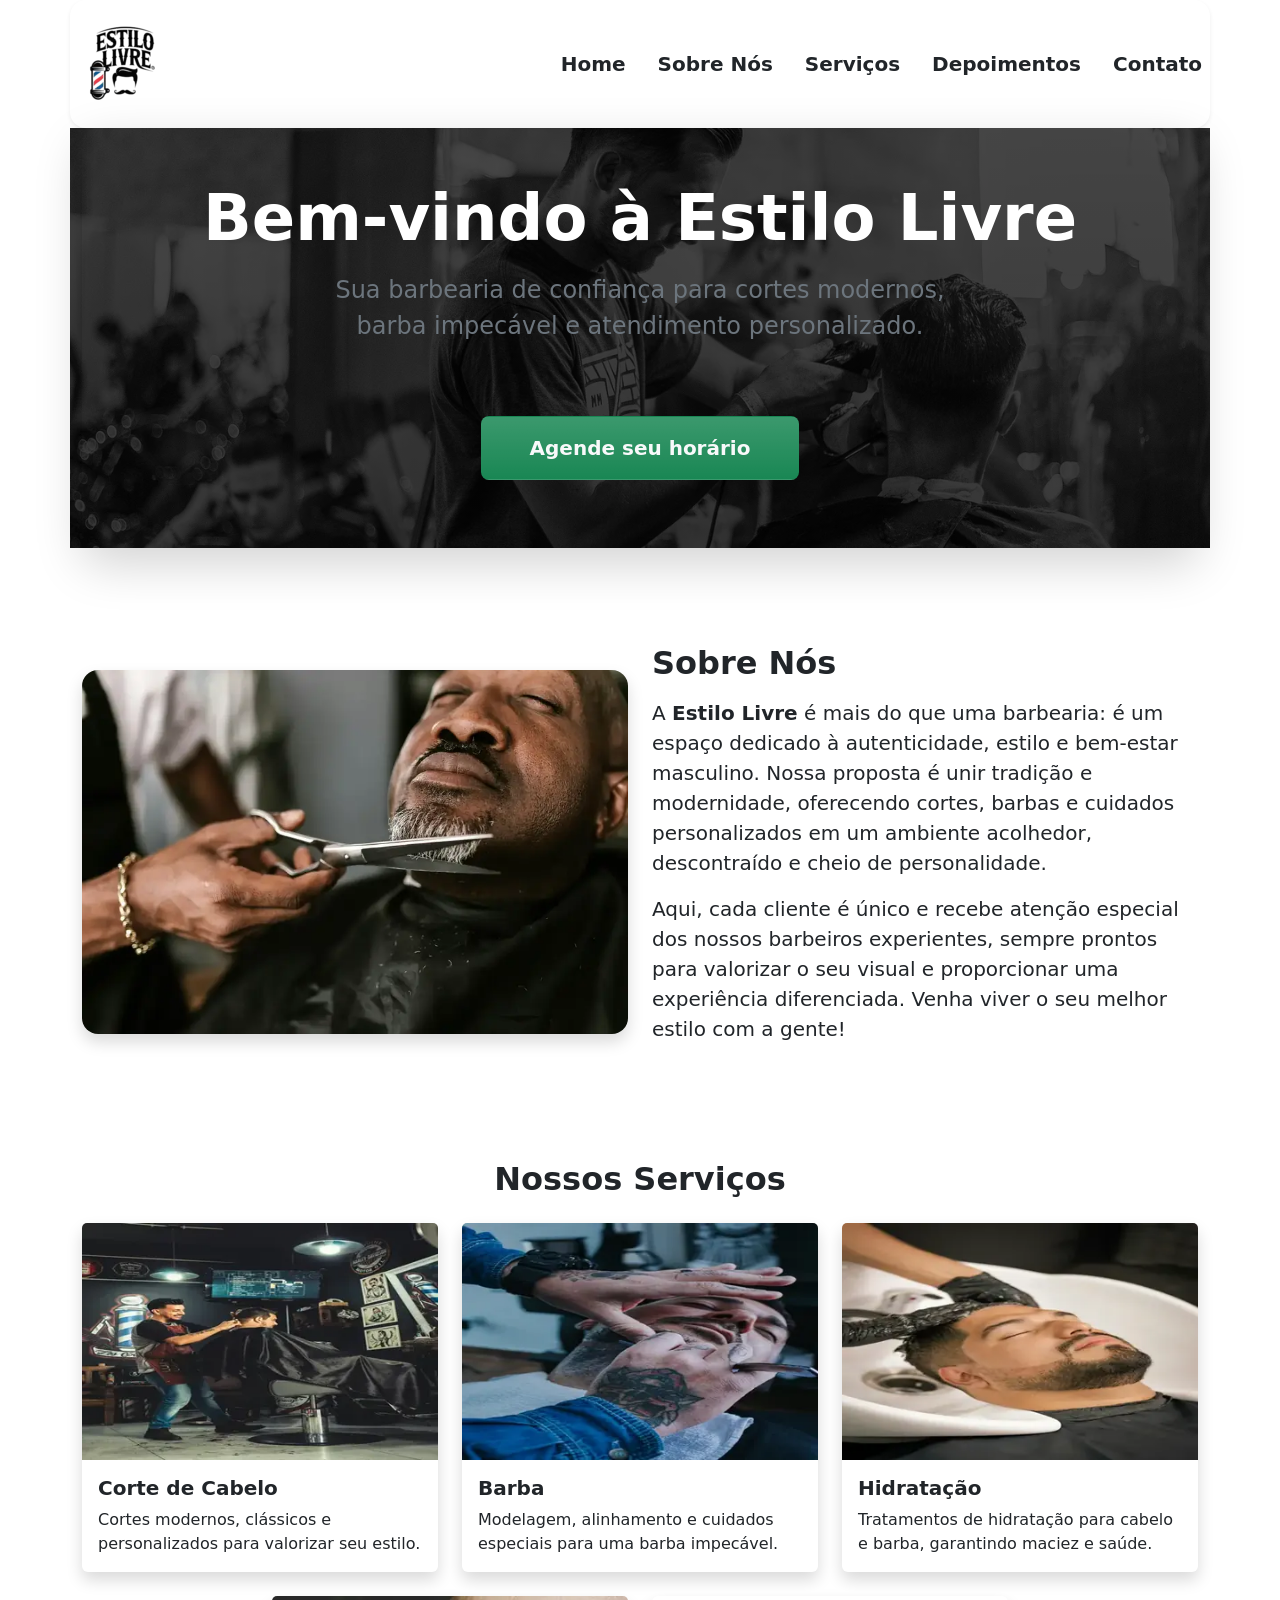
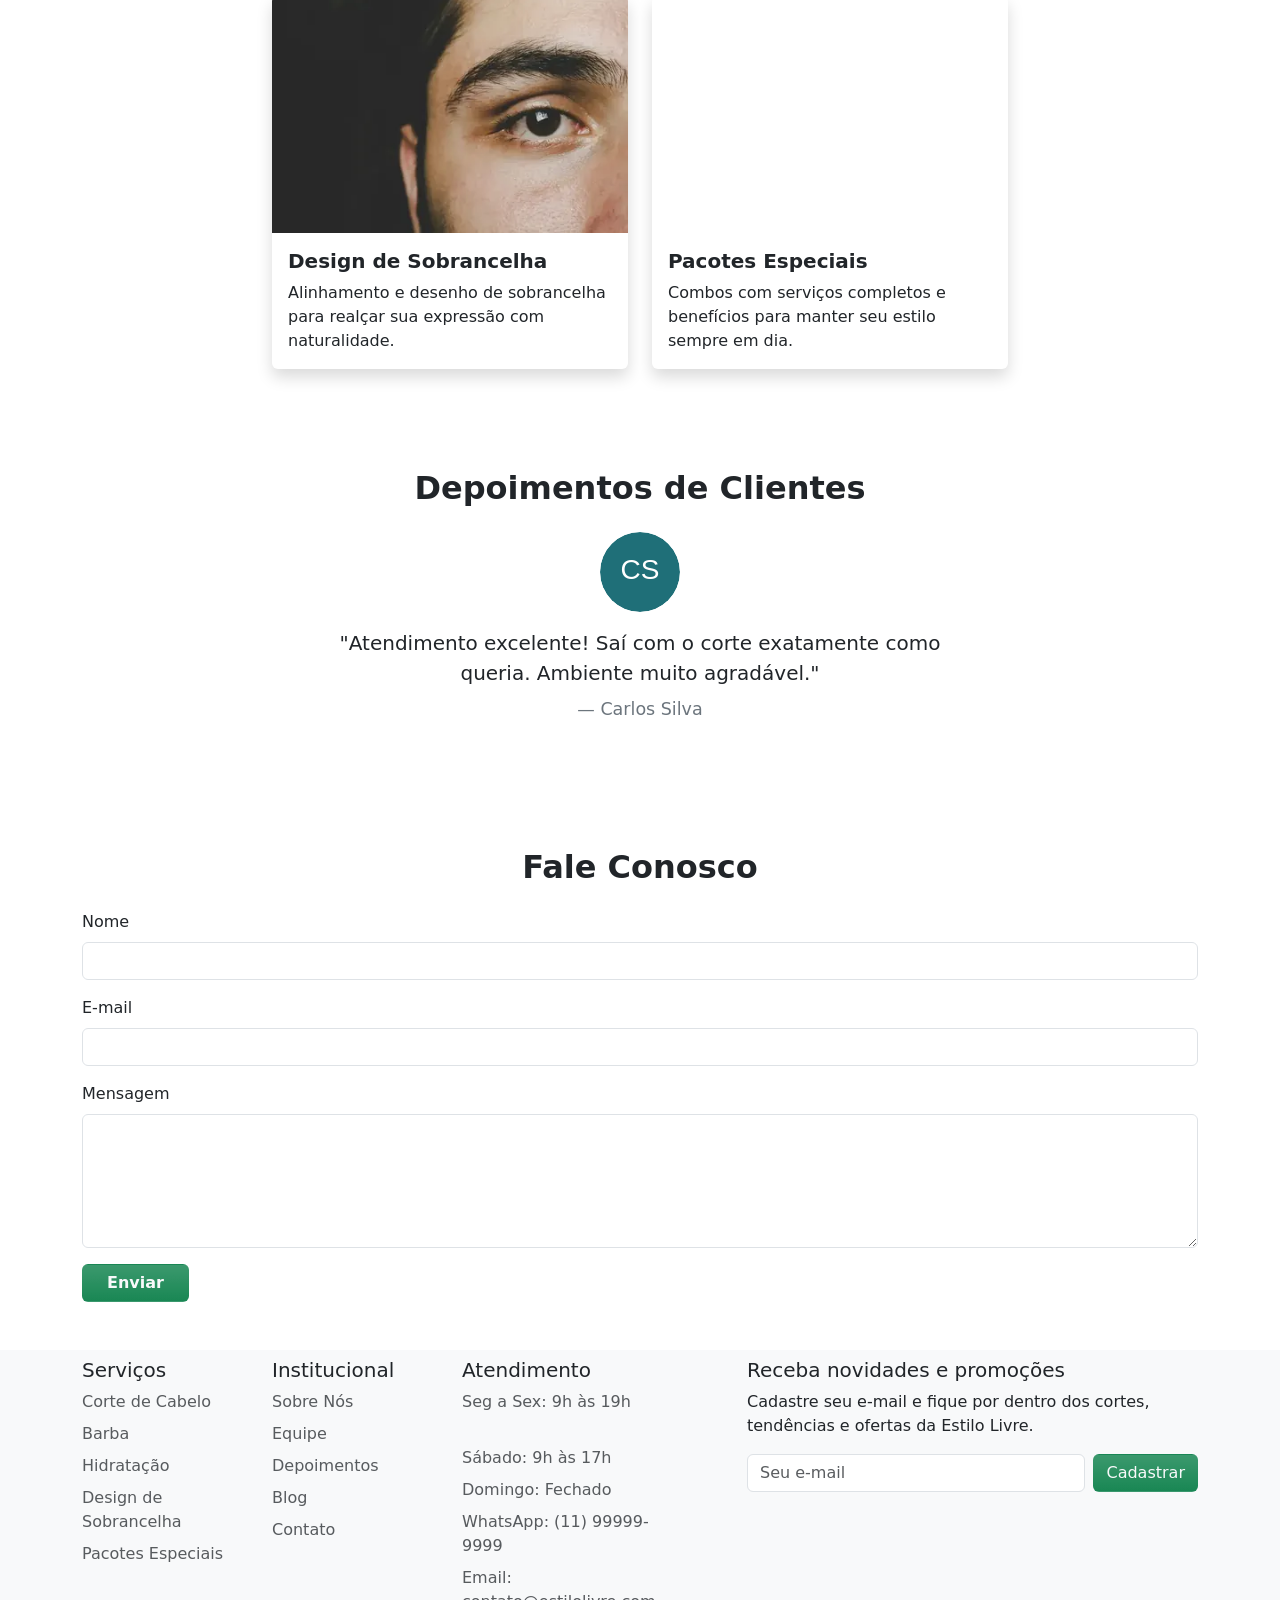
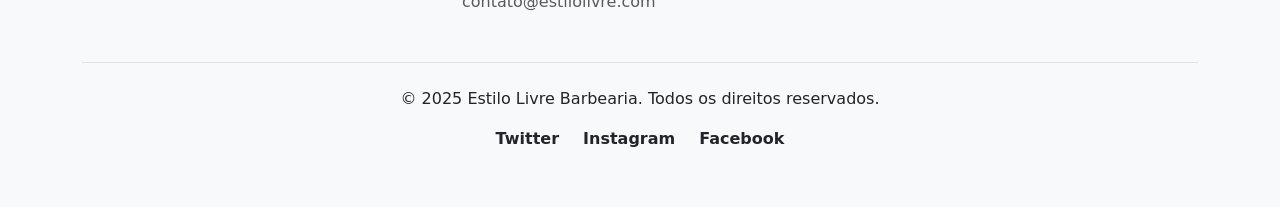
==== commit 3b184d13: "perf: estabiliza carrossel para reduzir cls" ====
--- a/index.min.html
+++ b/index.min.html
@@ -1 +1 @@
-<!DOCTYPE html><html lang="pt-BR"><head><meta charset="UTF-8"><meta name="viewport" content="width=device-width, initial-scale=1.0"><link rel="preconnect" href="https://cdn.jsdelivr.net" crossorigin><link href="https://cdn.jsdelivr.net/npm/bootstrap@5.3.6/dist/css/bootstrap.min.css" rel="stylesheet" integrity="sha384-4Q6Gf2aSP4eDXB8Miphtr37CMZZQ5oXLH2yaXMJ2w8e2ZtHTl7GptT4jmndRuHDT" crossorigin="anonymous"><link rel="preload" as="image" href="assets/imagens/bg-banner.webp" fetchpriority="high"><meta name="description" content="Página de exemplo para uma barbearia fictícia chamada Estilo Livre, com informações sobre serviços, depoimentos e contato."><meta name="keywords" content="barbearia, estilo livre, cortes de cabelo, barba, hidratação, depoimentos, contato"><meta name="author" content="Ricardo Vieira"><link rel="icon" href="assets/imagens/tesoura.ico" type="image/x-icon"><link rel="stylesheet" href="assets/css/style.min.css"><title>Estilo Livre</title></head><body><main><section class="container px-0 px-sm-0"><nav class="navbar navbar-expand-lg navbar-dark shadow-sm rounded-4 mt-0 mb-0 py-1 px-2 px-sm-0" style="background: transparent !important;"><div class="container-fluid px-6 px-sm-0"><a class="navbar-brand fw-bold fs-3 d-flex align-items-center gap-2" href="index.html"><img src="assets/imagens/logo.webp" alt="logo da pagina estilo livre" class="img-fluid logo-navbar" width="220" height="110" loading="eager" decoding="async" fetchpriority="high"></a><button class="navbar-toggler" type="button" data-bs-toggle="collapse" data-bs-target="#navbarNav" aria-controls="navbarNav" aria-expanded="false" aria-label="Toggle navigation"><span class="navbar-toggler-icon" style="filter: invert(1) grayscale(1) brightness(0.2);"></span></button><div class="collapse navbar-collapse" id="navbarNav"><ul class="navbar-nav ms-auto gap-3"><li class="nav-item"><a class="nav-link active fw-semibold text-dark fs-5" aria-current="page" href="index.html">Home</a></li><li class="nav-item"><a class="nav-link fw-semibold text-dark fs-5" href="#sobre">Sobre Nós</a></li><li class="nav-item"><a class="nav-link fw-semibold text-dark fs-5" href="#servicos">Serviços</a></li><li class="nav-item"><a class="nav-link fw-semibold text-dark fs-5" href="#depoimentos">Depoimentos</a></li><li class="nav-item"><a class="nav-link pr-0 fw-semibold text-dark fs-5" href="#contato">Contato</a></li></ul></div></div></nav></section><section class="banner animacao-lateral-esquerda animar-transicao"><div class="container"><div class="jumbotron text-center py-5 bg-dark text-white rounded-4 shadow-lg"><h1 class="display-3 fw-bold mb-3">Bem-vindo à Estilo Livre</h1><p class="lead fs-4 mb-4 text-secondary">Sua barbearia de confiança para cortes modernos, <br> barba impecável e atendimento personalizado.</p><hr class="my-4 border-0"><p class="lead"><button class="btn bg-success bg-gradient btn-lg px-5 py-3 fw-semibold text-light" type="button" data-bs-toggle="modal" data-bs-target="#modalAgendamento">Agende seu horário</button></p></div></div></section><section class="sobre mb-5 mt-5 animacao-lateral-direita animar-transicao" id="sobre"><div class="container py-5"><div class="row align-items-center"><div class="col-md-6 mb-4 mb-md-0"><img src="assets/imagens/sobre-400.webp" alt="Barbearia Estilo Livre" srcset="assets/imagens/sobre-400.webp 400w, assets/imagens/sobre-800.webp 800w, assets/imagens/sobre.webp 900w" sizes="(max-width: 576px) 100vw, (max-width: 992px) 50vw, 540px" class="img-fluid rounded-4 shadow" loading="lazy" decoding="async" width="900" height="600"></div><div class="col-md-6"><h2 class="fw-bold mb-3">Sobre Nós</h2><p class="fs-5">A <strong>Estilo Livre</strong> é mais do que uma barbearia: é um espaço dedicado à autenticidade, estilo e bem-estar masculino. Nossa proposta é unir tradição e modernidade, oferecendo cortes, barbas e cuidados personalizados em um ambiente acolhedor, descontraído e cheio de personalidade.</p><p class="fs-5">Aqui, cada cliente é único e recebe atenção especial dos nossos barbeiros experientes, sempre prontos para valorizar o seu visual e proporcionar uma experiência diferenciada. Venha viver o seu melhor estilo com a gente!</p></div></div></div></section><section class="servicos mb-5 animacao-lateral-esquerda animar-transicao" id="servicos"><div class="container py-1"><h2 class="fw-bold mb-4 text-center">Nossos Serviços</h2><div class="row g-4 justify-content-center"><div class="col-md-4 col-sm-6"><div class="card h-100 shadow border-0"><img src="assets/imagens/corte-cabelo-400.webp" class="card-img-top" alt="Corte de Cabelo" srcset="assets/imagens/corte-cabelo-400.webp 400w, assets/imagens/corte-cabelo.webp 800w" sizes="(max-width: 768px) 100vw, (max-width: 992px) 50vw, 388px" loading="lazy" decoding="async" width="800" height="533"><div class="card-body"><h5 class="card-title fw-bold">Corte de Cabelo</h5><p class="card-text">Cortes modernos, clássicos e personalizados para valorizar seu estilo.</p></div></div></div><div class="col-md-4 col-sm-6"><div class="card h-100 shadow border-0"><img src="assets/imagens/barba-400.webp" class="card-img-top" alt="Barba" loading="lazy" srcset="assets/imagens/barba-400.webp 400w, assets/imagens/barba.webp 800w" sizes="(max-width: 768px) 100vw, (max-width: 992px) 50vw, 388px" decoding="async" width="800" height="533"><div class="card-body"><h5 class="card-title fw-bold">Barba</h5><p class="card-text">Modelagem, alinhamento e cuidados especiais para uma barba impecável.</p></div></div></div><div class="col-md-4 col-sm-6"><div class="card h-100 shadow border-0"><img src="assets/imagens/hidratacao-400.webp" class="card-img-top" alt="Hidratação" srcset="assets/imagens/hidratacao-400.webp 400w, assets/imagens/hidratacao.webp 800w" sizes="(max-width: 768px) 100vw, (max-width: 992px) 50vw, 388px" loading="lazy" decoding="async" width="800" height="533"><div class="card-body"><h5 class="card-title fw-bold">Hidratação</h5><p class="card-text">Tratamentos de hidratação para cabelo e barba, garantindo maciez e saúde.</p></div></div></div><div class="col-md-4 col-sm-6"><div class="card h-100 shadow border-0"><img src="assets/imagens/sobrancelha-400.webp" class="card-img-top" alt="Design de Sobrancelha" srcset="assets/imagens/sobrancelha-400.webp 400w, assets/imagens/sobrancelha.webp 800w" sizes="(max-width: 768px) 100vw, (max-width: 992px) 50vw, 388px" loading="lazy" decoding="async" width="800" height="533"><div class="card-body"><h5 class="card-title fw-bold">Design de Sobrancelha</h5><p class="card-text">Alinhamento e desenho de sobrancelha para realçar sua expressão com naturalidade.</p></div></div></div><div class="col-md-4 col-sm-6"><div class="card h-100 shadow border-0"><img src="assets/imagens/bg-banner-400.webp" class="card-img-top" alt="Pacotes Especiais" srcset="assets/imagens/bg-banner-400.webp 400w, assets/imagens/bg-banner.webp 800w" sizes="(max-width: 768px) 100vw, (max-width: 992px) 50vw, 388px" loading="lazy" decoding="async" width="800" height="533"><div class="card-body"><h5 class="card-title fw-bold">Pacotes Especiais</h5><p class="card-text">Combos com serviços completos e benefícios para manter seu estilo sempre em dia.</p></div></div></div></div></div></section><section class="depoimentos mb-5 animacao-lateral-direita animar-transicao" id="depoimentos"><div class="container py-5"><h2 class="fw-bold mb-4 text-center">Depoimentos de Clientes</h2><div id="carouselDepoimentos" class="carousel slide" data-bs-ride="carousel"><div class="carousel-inner"><div class="carousel-item active"><div class="d-flex flex-column align-items-center"><img src="assets/imagens/depoimentos/cliente-1.svg" class="rounded-circle mb-3" width="80" height="80" alt="Cliente 1" loading="lazy" decoding="async"><blockquote class="blockquote text-center"><p class="mb-2">"Atendimento excelente! Saí com o corte exatamente como queria. Ambiente muito agradável."</p><footer class="blockquote-footer mt-2">Carlos Silva</footer></blockquote></div></div><div class="carousel-item"><div class="d-flex flex-column align-items-center"><img src="assets/imagens/depoimentos/cliente-2.svg" class="rounded-circle mb-3" width="80" height="80" alt="Cliente 2" loading="lazy" decoding="async"><blockquote class="blockquote text-center"><p class="mb-2">"Profissionais atenciosos e serviço de primeira. Recomendo a todos!" </p><footer class="blockquote-footer mt-2">João Pereira</footer></blockquote></div></div><div class="carousel-item"><div class="d-flex flex-column align-items-center"><img src="assets/imagens/depoimentos/cliente-3.svg" class="rounded-circle mb-3" width="80" height="80" alt="Cliente 3" loading="lazy" decoding="async"><blockquote class="blockquote text-center"><p class="mb-2">"A barbearia tem um clima incrível e os barbeiros são muito qualificados. Sempre volto!"</p><footer class="blockquote-footer mt-2">Marcos Souza</footer></blockquote></div></div><div class="carousel-item"><div class="d-flex flex-column align-items-center"><img src="assets/imagens/depoimentos/cliente-4.svg" class="rounded-circle mb-3" width="80" height="80" alt="Cliente 4" loading="lazy" decoding="async"><blockquote class="blockquote text-center"><p class="mb-2">"Ambiente acolhedor e profissionais muito simpáticos. Recomendo demais!"</p><footer class="blockquote-footer mt-2">Eduardo Lima</footer></blockquote></div></div><div class="carousel-item"><div class="d-flex flex-column align-items-center"><img src="assets/imagens/depoimentos/cliente-5.svg" class="rounded-circle mb-3" width="80" height="80" alt="Cliente 5" loading="lazy" decoding="async"><blockquote class="blockquote text-center"><p class="mb-2">"Serviço excelente, pontualidade e corte impecável. Voltarei sempre!"</p><footer class="blockquote-footer mt-2">Rafael Torres</footer></blockquote></div></div></div><button class="carousel-control-prev" type="button" data-bs-target="#carouselDepoimentos" data-bs-slide="prev"><span class="carousel-control-prev-icon" aria-hidden="true"></span><span class="visually-hidden">Anterior</span></button><button class="carousel-control-next" type="button" data-bs-target="#carouselDepoimentos" data-bs-slide="next"><span class="carousel-control-next-icon" aria-hidden="true"></span><span class="visually-hidden">Próximo</span></button></div></div></section><section class="contato animacao-lateral-esquerda animar-transicao" id="contato"><div class="container"><h2 class="fw-bold mb-4 text-center">Fale Conosco</h2><form><div class="mb-3"><label for="nome" class="form-label">Nome</label><input type="text" class="form-control" id="nome" name="nome" required></div><div class="mb-3"><label for="email" class="form-label">E-mail</label><input type="email" class="form-control" id="email" name="email" required></div><div class="mb-3"><label for="mensagem" class="form-label">Mensagem</label><textarea class="form-control" id="mensagem" name="mensagem" rows="5" required></textarea></div><button type="submit" class="btn bg-success bg-gradient fw-semibold px-4 text-light">Enviar</button></form></div></section></main><div class="modal fade" id="modalAgendamento" tabindex="-1" aria-labelledby="modalAgendamentoLabel" data-bs-backdrop="static" data-bs-keyboard="false" aria-hidden="true"><div class="modal-dialog modal-dialog-centered"><div class="modal-content"><div class="modal-header"><h5 class="modal-title" id="modalAgendamentoLabel">Agende seu horário</h5><button type="button" class="btn-close" data-bs-dismiss="modal" aria-label="Fechar"></button></div><div class="modal-body"><form id="formAgendamento"><div class="mb-3"><label for="agendamentoNome" class="form-label">Nome completo</label><input type="text" class="form-control" id="agendamentoNome" required></div><div class="mb-3"><label for="agendamentoTelefone" class="form-label">Telefone</label><input type="tel" class="form-control" id="agendamentoTelefone" placeholder="(11) 99999-9999" required></div><div class="mb-3"><label for="agendamentoServico" class="form-label">Serviço</label><select class="form-select" id="agendamentoServico" required><option value="" selected disabled>Selecione um serviço</option><option>Corte de Cabelo</option><option>Barba</option><option>Hidratação</option><option>Design de Sobrancelha</option><option>Pacotes Especiais</option></select></div><div class="row g-3"><div class="col-md-6"><label for="agendamentoData" class="form-label">Data</label><input type="date" class="form-control" id="agendamentoData" required></div><div class="col-md-6"><label for="agendamentoHora" class="form-label">Horário</label><input type="time" class="form-control" id="agendamentoHora" required></div></div><div class="mt-3"><label for="agendamentoObservacoes" class="form-label">Observações</label><textarea class="form-control" id="agendamentoObservacoes" rows="3" placeholder="Opcional"></textarea></div><button type="submit" class="btn bg-success bg-gradient text-light w-100 mt-4">Solicitar agendamento</button></form><div id="confirmacaoAgendamento" class="d-none text-center" aria-live="polite"><h6 class="fw-bold mb-3">Agendamento enviado com sucesso!</h6><p class="mb-4">Recebemos sua solicitação e em breve entraremos em contato para confirmar seu horário.</p><button type="button" class="btn bg-success bg-gradient text-light" id="btnVoltarInicio">Voltar para página inicial</button></div></div></div></div></div><footer class="py-2 bg-body-tertiary mt-5 animacao-lateral-direita animar-transicao"><div class="container"><div class="row"><div class="col-6 col-md-2 mb-3"><h5>Serviços</h5><ul class="nav flex-column"><li class="nav-item mb-2"><a href="#" class="nav-link p-0 text-muted">Corte de Cabelo</a></li><li class="nav-item mb-2"><a href="#" class="nav-link p-0 text-muted">Barba</a></li><li class="nav-item mb-2"><a href="#" class="nav-link p-0 text-muted">Hidratação</a></li><li class="nav-item mb-2"><a href="#" class="nav-link p-0 text-muted">Design de Sobrancelha</a></li><li class="nav-item mb-2"><a href="#" class="nav-link p-0 text-muted">Pacotes Especiais</a></li></ul></div><div class="col-6 col-md-2 mb-3"><h5>Institucional</h5><ul class="nav flex-column"><li class="nav-item mb-2"><a href="#" class="nav-link p-0 text-muted">Sobre Nós</a></li><li class="nav-item mb-2"><a href="#" class="nav-link p-0 text-muted">Equipe</a></li><li class="nav-item mb-2"><a href="#" class="nav-link p-0 text-muted">Depoimentos</a></li><li class="nav-item mb-2"><a href="#" class="nav-link p-0 text-muted">Blog</a></li><li class="nav-item mb-2"><a href="#" class="nav-link p-0 text-muted">Contato</a></li></ul></div><div class="col-6 col-md-2 mb-3"><h5>Atendimento</h5><ul class="nav flex-column"><li class="nav-item mb-2"><span class="nav-link p-0 text-muted">Seg a Sex: 9h às 19h</span></li><li class="nav-item mb-2"><span class="nav-link p-0 text-muted">Sábado: 9h às 17h</span></li><li class="nav-item mb-2"><span class="nav-link p-0 text-muted">Domingo: Fechado</span></li><li class="nav-item mb-2"><span class="nav-link p-0 text-muted">WhatsApp: (11) 99999-9999</span></li><li class="nav-item mb-2"><span class="nav-link p-0 text-muted">Email: contato@estilolivre.com</span></li></ul></div><div class="col-md-5 offset-md-1 mb-3 text-center text-sm-start mt-4 mt-sm-0"><form><h5>Receba novidades e promoções</h5><p>Cadastre seu e-mail e fique por dentro dos cortes, tendências e ofertas da Estilo Livre.</p><div class="d-flex flex-column flex-sm-row w-100 gap-2"><label for="newsletter1" class="visually-hidden">E-mail</label><input id="newsletter1" type="text" class="form-control" placeholder="Seu e-mail"><button class="btn bg-success bg-gradient text-light" type="button">Cadastrar</button></div></form></div></div><div class="d-flex flex-column align-items-center py-4 my-4 border-top"><p class="text-center">&copy; 2025 Estilo Livre Barbearia. Todos os direitos reservados.</p><ul class="list-unstyled d-flex justify-content-center gap-4 mb-0 p-0"><li><a class="link-dark text-decoration-none fw-semibold" href="#" aria-label="Twitter">Twitter</a></li><li><a class="link-dark text-decoration-none fw-semibold" href="#" aria-label="Instagram">Instagram</a></li><li><a class="link-dark text-decoration-none fw-semibold" href="#" aria-label="Facebook">Facebook</a></li></ul></div></div></footer><script src="https://cdn.jsdelivr.net/npm/bootstrap@5.3.6/dist/js/bootstrap.bundle.min.js" integrity="sha384-j1CDi7MgGQ12Z7Qab0qlWQ/Qqz24Gc6BM0thvEMVjHnfYGF0rmFCozFSxQBxwHKO" crossorigin="anonymous"></script><script src="assets/js/app.min.js" defer></script></body></html>+<!DOCTYPE html><html lang="pt-BR"><head><meta charset="UTF-8"><meta name="viewport" content="width=device-width, initial-scale=1.0"><link rel="preconnect" href="https://cdn.jsdelivr.net" crossorigin><link href="https://cdn.jsdelivr.net/npm/bootstrap@5.3.6/dist/css/bootstrap.min.css" rel="stylesheet" integrity="sha384-4Q6Gf2aSP4eDXB8Miphtr37CMZZQ5oXLH2yaXMJ2w8e2ZtHTl7GptT4jmndRuHDT" crossorigin="anonymous"><link rel="preload" as="image" href="assets/imagens/bg-banner.webp" fetchpriority="high"><meta name="description" content="Página de exemplo para uma barbearia fictícia chamada Estilo Livre, com informações sobre serviços, depoimentos e contato."><meta name="keywords" content="barbearia, estilo livre, cortes de cabelo, barba, hidratação, depoimentos, contato"><meta name="author" content="Ricardo Vieira"><link rel="icon" href="assets/imagens/tesoura.ico" type="image/x-icon"><link rel="stylesheet" href="assets/css/style.min.css"><title>Estilo Livre</title></head><body><main><section class="container px-0 px-sm-0"><nav class="navbar navbar-expand-lg navbar-dark shadow-sm rounded-4 mt-0 mb-0 py-1 px-2 px-sm-0" style="background: transparent !important;"><div class="container-fluid px-6 px-sm-0"><a class="navbar-brand fw-bold fs-3 d-flex align-items-center gap-2" href="index.html"><img src="assets/imagens/logo.webp" alt="logo da pagina estilo livre" class="img-fluid logo-navbar" width="220" height="110" loading="eager" decoding="async" fetchpriority="high"></a><button class="navbar-toggler" type="button" data-bs-toggle="collapse" data-bs-target="#navbarNav" aria-controls="navbarNav" aria-expanded="false" aria-label="Toggle navigation"><span class="navbar-toggler-icon" style="filter: invert(1) grayscale(1) brightness(0.2);"></span></button><div class="collapse navbar-collapse" id="navbarNav"><ul class="navbar-nav ms-auto gap-3"><li class="nav-item"><a class="nav-link active fw-semibold text-dark fs-5" aria-current="page" href="index.html">Home</a></li><li class="nav-item"><a class="nav-link fw-semibold text-dark fs-5" href="#sobre">Sobre Nós</a></li><li class="nav-item"><a class="nav-link fw-semibold text-dark fs-5" href="#servicos">Serviços</a></li><li class="nav-item"><a class="nav-link fw-semibold text-dark fs-5" href="#depoimentos">Depoimentos</a></li><li class="nav-item"><a class="nav-link pr-0 fw-semibold text-dark fs-5" href="#contato">Contato</a></li></ul></div></div></nav></section><section class="banner animacao-lateral-esquerda animar-transicao"><div class="container"><div class="jumbotron text-center py-5 bg-dark text-white rounded-4 shadow-lg"><h1 class="display-3 fw-bold mb-3">Bem-vindo à Estilo Livre</h1><p class="lead fs-4 mb-4 text-secondary">Sua barbearia de confiança para cortes modernos, <br> barba impecável e atendimento personalizado.</p><hr class="my-4 border-0"><p class="lead"><button class="btn bg-success bg-gradient btn-lg px-5 py-3 fw-semibold text-light" type="button" data-bs-toggle="modal" data-bs-target="#modalAgendamento">Agende seu horário</button></p></div></div></section><section class="sobre mb-5 mt-5 animacao-lateral-direita animar-transicao" id="sobre"><div class="container py-5"><div class="row align-items-center"><div class="col-md-6 mb-4 mb-md-0"><img src="assets/imagens/sobre-400.webp" alt="Barbearia Estilo Livre" srcset="assets/imagens/sobre-400.webp 400w, assets/imagens/sobre-800.webp 800w, assets/imagens/sobre.webp 900w" sizes="(max-width: 576px) 100vw, (max-width: 992px) 50vw, 540px" class="img-fluid rounded-4 shadow" loading="lazy" decoding="async" width="900" height="600"></div><div class="col-md-6"><h2 class="fw-bold mb-3">Sobre Nós</h2><p class="fs-5">A <strong>Estilo Livre</strong> é mais do que uma barbearia: é um espaço dedicado à autenticidade, estilo e bem-estar masculino. Nossa proposta é unir tradição e modernidade, oferecendo cortes, barbas e cuidados personalizados em um ambiente acolhedor, descontraído e cheio de personalidade.</p><p class="fs-5">Aqui, cada cliente é único e recebe atenção especial dos nossos barbeiros experientes, sempre prontos para valorizar o seu visual e proporcionar uma experiência diferenciada. Venha viver o seu melhor estilo com a gente!</p></div></div></div></section><section class="servicos mb-5 animacao-lateral-esquerda animar-transicao" id="servicos"><div class="container py-1"><h2 class="fw-bold mb-4 text-center">Nossos Serviços</h2><div class="row g-4 justify-content-center"><div class="col-md-4 col-sm-6"><div class="card h-100 shadow border-0"><img src="assets/imagens/corte-cabelo-400.webp" class="card-img-top" alt="Corte de Cabelo" srcset="assets/imagens/corte-cabelo-400.webp 400w, assets/imagens/corte-cabelo.webp 800w" sizes="(max-width: 768px) 100vw, (max-width: 992px) 50vw, 388px" loading="lazy" decoding="async" width="800" height="533"><div class="card-body"><h5 class="card-title fw-bold">Corte de Cabelo</h5><p class="card-text">Cortes modernos, clássicos e personalizados para valorizar seu estilo.</p></div></div></div><div class="col-md-4 col-sm-6"><div class="card h-100 shadow border-0"><img src="assets/imagens/barba-400.webp" class="card-img-top" alt="Barba" loading="lazy" srcset="assets/imagens/barba-400.webp 400w, assets/imagens/barba.webp 800w" sizes="(max-width: 768px) 100vw, (max-width: 992px) 50vw, 388px" decoding="async" width="800" height="533"><div class="card-body"><h5 class="card-title fw-bold">Barba</h5><p class="card-text">Modelagem, alinhamento e cuidados especiais para uma barba impecável.</p></div></div></div><div class="col-md-4 col-sm-6"><div class="card h-100 shadow border-0"><img src="assets/imagens/hidratacao-400.webp" class="card-img-top" alt="Hidratação" srcset="assets/imagens/hidratacao-400.webp 400w, assets/imagens/hidratacao.webp 800w" sizes="(max-width: 768px) 100vw, (max-width: 992px) 50vw, 388px" loading="lazy" decoding="async" width="800" height="533"><div class="card-body"><h5 class="card-title fw-bold">Hidratação</h5><p class="card-text">Tratamentos de hidratação para cabelo e barba, garantindo maciez e saúde.</p></div></div></div><div class="col-md-4 col-sm-6"><div class="card h-100 shadow border-0"><img src="assets/imagens/sobrancelha-400.webp" class="card-img-top" alt="Design de Sobrancelha" srcset="assets/imagens/sobrancelha-400.webp 400w, assets/imagens/sobrancelha.webp 800w" sizes="(max-width: 768px) 100vw, (max-width: 992px) 50vw, 388px" loading="lazy" decoding="async" width="800" height="533"><div class="card-body"><h5 class="card-title fw-bold">Design de Sobrancelha</h5><p class="card-text">Alinhamento e desenho de sobrancelha para realçar sua expressão com naturalidade.</p></div></div></div><div class="col-md-4 col-sm-6"><div class="card h-100 shadow border-0"><img src="assets/imagens/bg-banner-400.webp" class="card-img-top" alt="Pacotes Especiais" srcset="assets/imagens/bg-banner-400.webp 400w, assets/imagens/bg-banner.webp 800w" sizes="(max-width: 768px) 100vw, (max-width: 992px) 50vw, 388px" loading="lazy" decoding="async" width="800" height="533"><div class="card-body"><h5 class="card-title fw-bold">Pacotes Especiais</h5><p class="card-text">Combos com serviços completos e benefícios para manter seu estilo sempre em dia.</p></div></div></div></div></div></section><section class="depoimentos mb-5 animacao-lateral-direita animar-transicao" id="depoimentos"><div class="container py-5"><h2 class="fw-bold mb-4 text-center">Depoimentos de Clientes</h2><div id="carouselDepoimentos" class="carousel slide" data-bs-interval="false"><div class="carousel-inner"><div class="carousel-item active"><div class="d-flex flex-column align-items-center"><img src="assets/imagens/depoimentos/cliente-1.svg" class="rounded-circle mb-3" width="80" height="80" alt="Cliente 1" loading="lazy" decoding="async"><blockquote class="blockquote text-center"><p class="mb-2">"Atendimento excelente! Saí com o corte exatamente como queria. Ambiente muito agradável."</p><footer class="blockquote-footer mt-2">Carlos Silva</footer></blockquote></div></div><div class="carousel-item"><div class="d-flex flex-column align-items-center"><img src="assets/imagens/depoimentos/cliente-2.svg" class="rounded-circle mb-3" width="80" height="80" alt="Cliente 2" loading="lazy" decoding="async"><blockquote class="blockquote text-center"><p class="mb-2">"Profissionais atenciosos e serviço de primeira. Recomendo a todos!" </p><footer class="blockquote-footer mt-2">João Pereira</footer></blockquote></div></div><div class="carousel-item"><div class="d-flex flex-column align-items-center"><img src="assets/imagens/depoimentos/cliente-3.svg" class="rounded-circle mb-3" width="80" height="80" alt="Cliente 3" loading="lazy" decoding="async"><blockquote class="blockquote text-center"><p class="mb-2">"A barbearia tem um clima incrível e os barbeiros são muito qualificados. Sempre volto!"</p><footer class="blockquote-footer mt-2">Marcos Souza</footer></blockquote></div></div><div class="carousel-item"><div class="d-flex flex-column align-items-center"><img src="assets/imagens/depoimentos/cliente-4.svg" class="rounded-circle mb-3" width="80" height="80" alt="Cliente 4" loading="lazy" decoding="async"><blockquote class="blockquote text-center"><p class="mb-2">"Ambiente acolhedor e profissionais muito simpáticos. Recomendo demais!"</p><footer class="blockquote-footer mt-2">Eduardo Lima</footer></blockquote></div></div><div class="carousel-item"><div class="d-flex flex-column align-items-center"><img src="assets/imagens/depoimentos/cliente-5.svg" class="rounded-circle mb-3" width="80" height="80" alt="Cliente 5" loading="lazy" decoding="async"><blockquote class="blockquote text-center"><p class="mb-2">"Serviço excelente, pontualidade e corte impecável. Voltarei sempre!"</p><footer class="blockquote-footer mt-2">Rafael Torres</footer></blockquote></div></div></div><button class="carousel-control-prev" type="button" data-bs-target="#carouselDepoimentos" data-bs-slide="prev"><span class="carousel-control-prev-icon" aria-hidden="true"></span><span class="visually-hidden">Anterior</span></button><button class="carousel-control-next" type="button" data-bs-target="#carouselDepoimentos" data-bs-slide="next"><span class="carousel-control-next-icon" aria-hidden="true"></span><span class="visually-hidden">Próximo</span></button></div></div></section><section class="contato animacao-lateral-esquerda animar-transicao" id="contato"><div class="container"><h2 class="fw-bold mb-4 text-center">Fale Conosco</h2><form><div class="mb-3"><label for="nome" class="form-label">Nome</label><input type="text" class="form-control" id="nome" name="nome" required></div><div class="mb-3"><label for="email" class="form-label">E-mail</label><input type="email" class="form-control" id="email" name="email" required></div><div class="mb-3"><label for="mensagem" class="form-label">Mensagem</label><textarea class="form-control" id="mensagem" name="mensagem" rows="5" required></textarea></div><button type="submit" class="btn bg-success bg-gradient fw-semibold px-4 text-light">Enviar</button></form></div></section></main><div class="modal fade" id="modalAgendamento" tabindex="-1" aria-labelledby="modalAgendamentoLabel" data-bs-backdrop="static" data-bs-keyboard="false" aria-hidden="true"><div class="modal-dialog modal-dialog-centered"><div class="modal-content"><div class="modal-header"><h5 class="modal-title" id="modalAgendamentoLabel">Agende seu horário</h5><button type="button" class="btn-close" data-bs-dismiss="modal" aria-label="Fechar"></button></div><div class="modal-body"><form id="formAgendamento"><div class="mb-3"><label for="agendamentoNome" class="form-label">Nome completo</label><input type="text" class="form-control" id="agendamentoNome" required></div><div class="mb-3"><label for="agendamentoTelefone" class="form-label">Telefone</label><input type="tel" class="form-control" id="agendamentoTelefone" placeholder="(11) 99999-9999" required></div><div class="mb-3"><label for="agendamentoServico" class="form-label">Serviço</label><select class="form-select" id="agendamentoServico" required><option value="" selected disabled>Selecione um serviço</option><option>Corte de Cabelo</option><option>Barba</option><option>Hidratação</option><option>Design de Sobrancelha</option><option>Pacotes Especiais</option></select></div><div class="row g-3"><div class="col-md-6"><label for="agendamentoData" class="form-label">Data</label><input type="date" class="form-control" id="agendamentoData" required></div><div class="col-md-6"><label for="agendamentoHora" class="form-label">Horário</label><input type="time" class="form-control" id="agendamentoHora" required></div></div><div class="mt-3"><label for="agendamentoObservacoes" class="form-label">Observações</label><textarea class="form-control" id="agendamentoObservacoes" rows="3" placeholder="Opcional"></textarea></div><button type="submit" class="btn bg-success bg-gradient text-light w-100 mt-4">Solicitar agendamento</button></form><div id="confirmacaoAgendamento" class="d-none text-center" aria-live="polite"><h6 class="fw-bold mb-3">Agendamento enviado com sucesso!</h6><p class="mb-4">Recebemos sua solicitação e em breve entraremos em contato para confirmar seu horário.</p><button type="button" class="btn bg-success bg-gradient text-light" id="btnVoltarInicio">Voltar para página inicial</button></div></div></div></div></div><footer class="py-2 bg-body-tertiary mt-5 animacao-lateral-direita animar-transicao"><div class="container"><div class="row"><div class="col-6 col-md-2 mb-3"><h5>Serviços</h5><ul class="nav flex-column"><li class="nav-item mb-2"><a href="#" class="nav-link p-0 text-muted">Corte de Cabelo</a></li><li class="nav-item mb-2"><a href="#" class="nav-link p-0 text-muted">Barba</a></li><li class="nav-item mb-2"><a href="#" class="nav-link p-0 text-muted">Hidratação</a></li><li class="nav-item mb-2"><a href="#" class="nav-link p-0 text-muted">Design de Sobrancelha</a></li><li class="nav-item mb-2"><a href="#" class="nav-link p-0 text-muted">Pacotes Especiais</a></li></ul></div><div class="col-6 col-md-2 mb-3"><h5>Institucional</h5><ul class="nav flex-column"><li class="nav-item mb-2"><a href="#" class="nav-link p-0 text-muted">Sobre Nós</a></li><li class="nav-item mb-2"><a href="#" class="nav-link p-0 text-muted">Equipe</a></li><li class="nav-item mb-2"><a href="#" class="nav-link p-0 text-muted">Depoimentos</a></li><li class="nav-item mb-2"><a href="#" class="nav-link p-0 text-muted">Blog</a></li><li class="nav-item mb-2"><a href="#" class="nav-link p-0 text-muted">Contato</a></li></ul></div><div class="col-6 col-md-2 mb-3"><h5>Atendimento</h5><ul class="nav flex-column"><li class="nav-item mb-2"><span class="nav-link p-0 text-muted">Seg a Sex: 9h às 19h</span></li><li class="nav-item mb-2"><span class="nav-link p-0 text-muted">Sábado: 9h às 17h</span></li><li class="nav-item mb-2"><span class="nav-link p-0 text-muted">Domingo: Fechado</span></li><li class="nav-item mb-2"><span class="nav-link p-0 text-muted">WhatsApp: (11) 99999-9999</span></li><li class="nav-item mb-2"><span class="nav-link p-0 text-muted">Email: contato@estilolivre.com</span></li></ul></div><div class="col-md-5 offset-md-1 mb-3 text-center text-sm-start mt-4 mt-sm-0"><form><h5>Receba novidades e promoções</h5><p>Cadastre seu e-mail e fique por dentro dos cortes, tendências e ofertas da Estilo Livre.</p><div class="d-flex flex-column flex-sm-row w-100 gap-2"><label for="newsletter1" class="visually-hidden">E-mail</label><input id="newsletter1" type="text" class="form-control" placeholder="Seu e-mail"><button class="btn bg-success bg-gradient text-light" type="button">Cadastrar</button></div></form></div></div><div class="d-flex flex-column align-items-center py-4 my-4 border-top"><p class="text-center">&copy; 2025 Estilo Livre Barbearia. Todos os direitos reservados.</p><ul class="list-unstyled d-flex justify-content-center gap-4 mb-0 p-0"><li><a class="link-dark text-decoration-none fw-semibold" href="#" aria-label="Twitter">Twitter</a></li><li><a class="link-dark text-decoration-none fw-semibold" href="#" aria-label="Instagram">Instagram</a></li><li><a class="link-dark text-decoration-none fw-semibold" href="#" aria-label="Facebook">Facebook</a></li></ul></div></div></footer><script src="https://cdn.jsdelivr.net/npm/bootstrap@5.3.6/dist/js/bootstrap.bundle.min.js" integrity="sha384-j1CDi7MgGQ12Z7Qab0qlWQ/Qqz24Gc6BM0thvEMVjHnfYGF0rmFCozFSxQBxwHKO" crossorigin="anonymous"></script><script src="assets/js/app.min.js" defer></script></body></html>
--- a/assets/css/style.min.css
+++ b/assets/css/style.min.css
@@ -1 +1 @@
-.banner>.container{background-image:linear-gradient(rgba(0,0,0,.726),rgba(0,0,0,.774)),url("../imagens/bg-banner.webp");background-size:cover;background-position:center;background-repeat:no-repeat;background-color:transparent!important}.jumbotron.bg-dark,.jumbotron.text-white{background:transparent!important;color:inherit}.banner .jumbotron{min-height:420px;display:flex;flex-direction:column;justify-content:center}.logo-navbar{height:110px;width:auto;max-width:100%;display:block}.animacao-lateral-esquerda.animar-transicao{animation:slideInFromLeft .9s ease-out both}.animacao-lateral-direita.animar-transicao{animation:slideInFromRight .9s ease-out both}.card-img-top{width:100%;height:auto;aspect-ratio:800/533;object-fit:cover}@keyframes slideInFromLeft{from{opacity:0;transform:translateX(-70px)}to{opacity:1;transform:translateX(0)}}@keyframes slideInFromRight{from{opacity:0;transform:translateX(70px)}to{opacity:1;transform:translateX(0)}}@media (prefers-reduced-motion:reduce){.animacao-lateral-esquerda.animar-transicao,.animacao-lateral-direita.animar-transicao{animation:none}}
+.banner>.container{background-image:linear-gradient(rgba(0,0,0,.726),rgba(0,0,0,.774)),url("../imagens/bg-banner.webp");background-size:cover;background-position:center;background-repeat:no-repeat;background-color:transparent!important}.jumbotron.bg-dark,.jumbotron.text-white{background:transparent!important;color:inherit}.banner .jumbotron{min-height:420px;display:flex;flex-direction:column;justify-content:center}.logo-navbar{height:110px;width:auto;max-width:100%;display:block}.animacao-lateral-esquerda.animar-transicao{animation:slideInFromLeft .9s ease-out both}.animacao-lateral-direita.animar-transicao{animation:slideInFromRight .9s ease-out both}.card-img-top{width:100%;height:auto;aspect-ratio:800/533;object-fit:cover}#carouselDepoimentos .carousel-inner{min-height:220px}#carouselDepoimentos .carousel-item{min-height:220px}#carouselDepoimentos blockquote{margin-bottom:0;max-width:640px}@keyframes slideInFromLeft{from{opacity:0;transform:translateX(-70px)}to{opacity:1;transform:translateX(0)}}@keyframes slideInFromRight{from{opacity:0;transform:translateX(70px)}to{opacity:1;transform:translateX(0)}}@media (prefers-reduced-motion:reduce){.animacao-lateral-esquerda.animar-transicao,.animacao-lateral-direita.animar-transicao{animation:none}}
